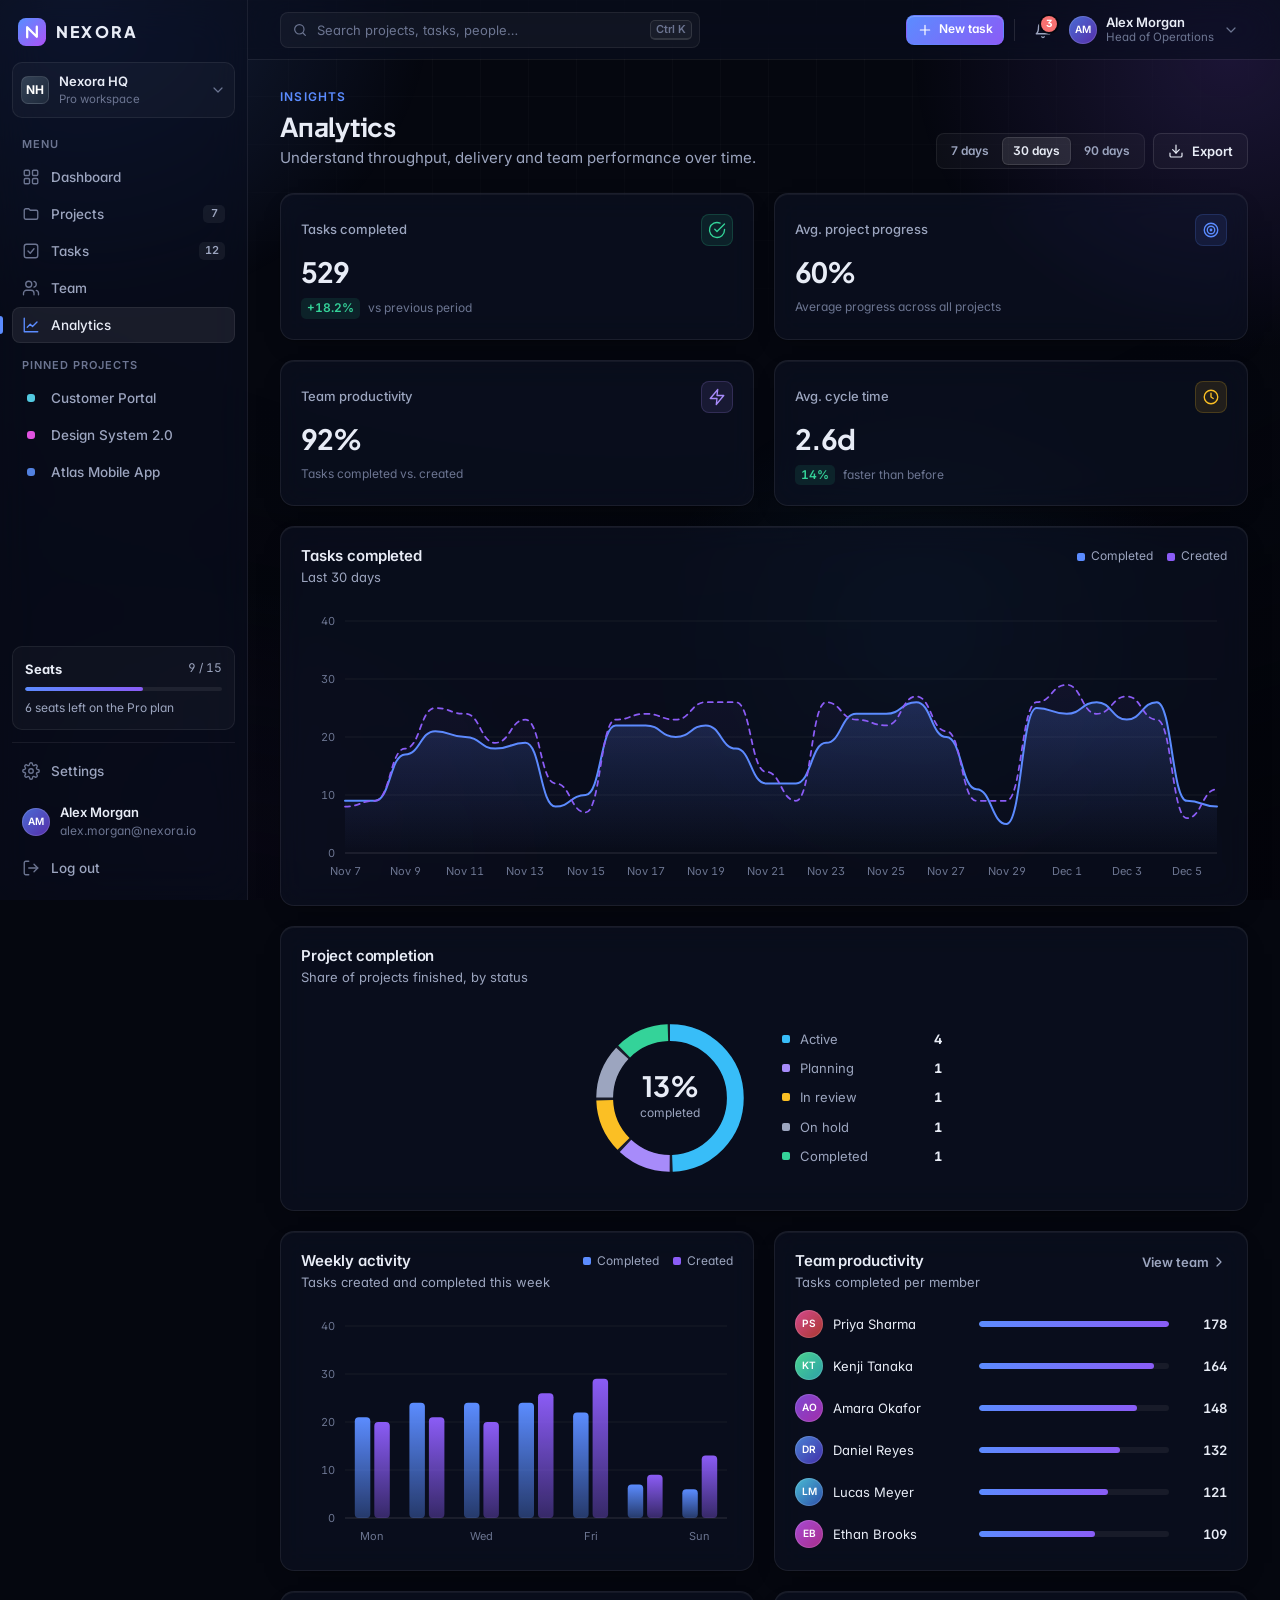
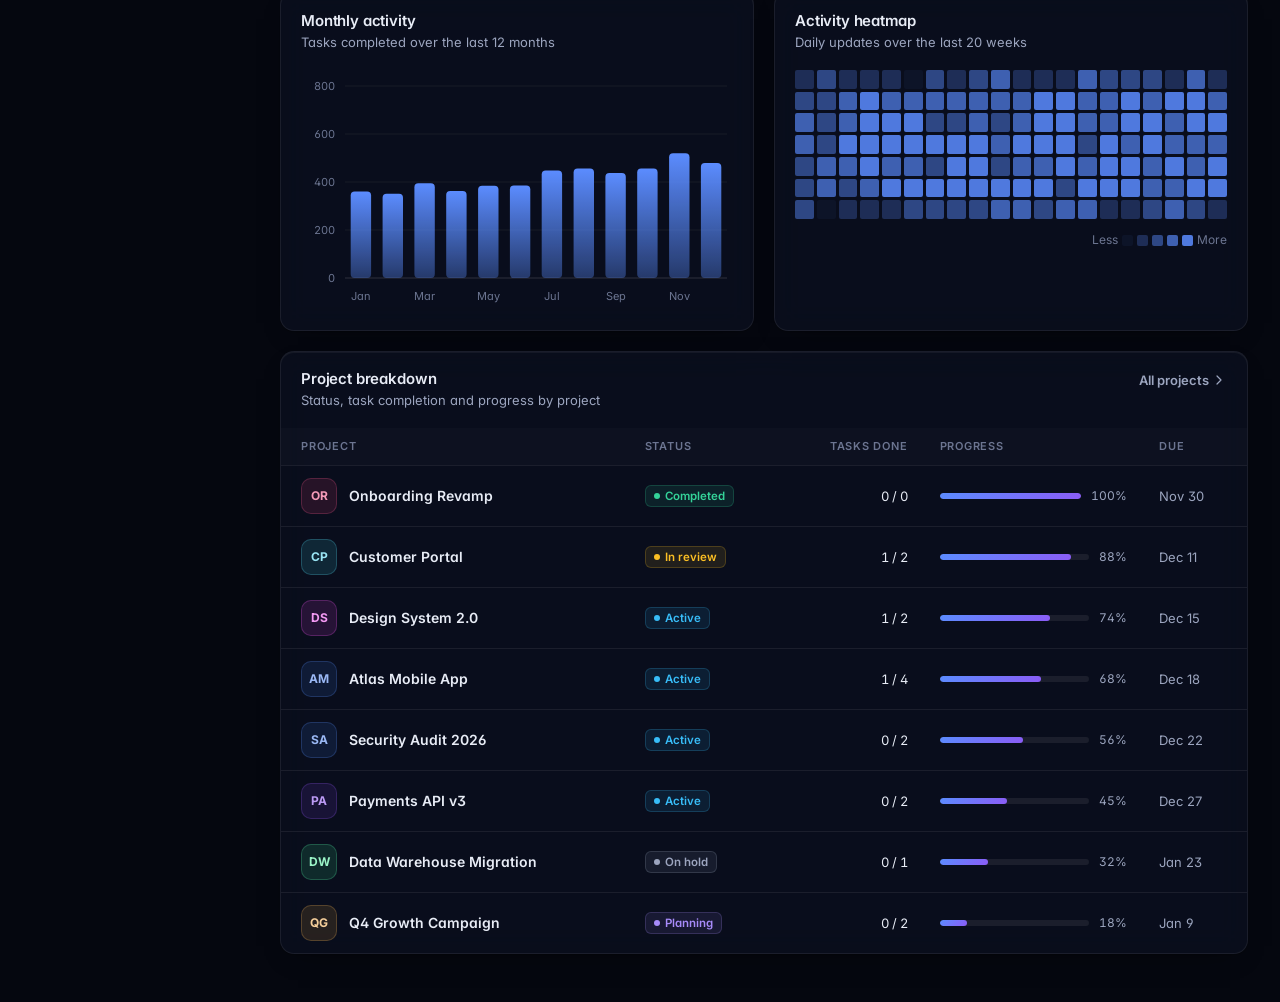
==== analytics.html @ 185739d5 "Create NEXORA version 1" ====
<!DOCTYPE html>
<html lang="en">
<head>
  <meta charset="UTF-8">
  <meta name="viewport" content="width=device-width, initial-scale=1">
  <title>Analytics · NEXORA</title>
  <meta name="description" content="Productivity analytics for your NEXORA workspace: throughput, project completion and team performance.">
  <meta name="theme-color" content="#060913">
  <link rel="icon" href="assets/logo.svg" type="image/svg+xml">
  <link rel="preconnect" href="https://fonts.googleapis.com">
  <link rel="preconnect" href="https://fonts.gstatic.com" crossorigin>
  <link rel="stylesheet" href="https://fonts.googleapis.com/css2?family=Inter:wght@400;500;600;700&family=Plus+Jakarta+Sans:wght@600;700;800&display=swap" media="print" onload="this.media='all'">
  <noscript><link rel="stylesheet" href="https://fonts.googleapis.com/css2?family=Inter:wght@400;500;600;700&family=Plus+Jakarta+Sans:wght@600;700;800&display=swap"></noscript>
  <link rel="stylesheet" href="css/styles.css">
  <script>try{var a=JSON.parse(localStorage.getItem('nexora:appearance'))||{};for(var k in a)document.documentElement.setAttribute('data-'+k,a[k])}catch(e){}</script>
</head>
<body data-page="analytics">
  <a class="skip-link" href="#main">Skip to main content</a>
  <div class="app-shell">
    <aside class="sidebar" id="sidebar" data-shell="sidebar" aria-label="Sidebar"></aside>
    <div class="scrim" data-action="close-nav" hidden></div>
    <div class="app-main">
      <header class="topbar" data-shell="topbar"></header>

      <main class="page" id="main" tabindex="-1">
        <div class="page-header">
          <div>
            <p class="eyebrow">Insights</p>
            <h1 class="page-title">Analytics</h1>
            <p class="page-sub">Understand throughput, delivery and team performance over time.</p>
          </div>
          <div class="page-actions">
            <div class="segmented" role="group" aria-label="Reporting period" id="analytics-range">
              <button type="button" aria-pressed="false" data-range="7d">7 days</button>
              <button type="button" aria-pressed="true" data-range="30d">30 days</button>
              <button type="button" aria-pressed="false" data-range="90d">90 days</button>
            </div>
            <button type="button" class="btn btn-secondary" data-action="export-report"><span data-icon="download" data-icon-class="icon-sm"></span>Export</button>
          </div>
        </div>

        <section class="kpi-grid" aria-label="Key metrics">
          <article class="card stat">
            <div class="stat-top"><h2 class="stat-label">Tasks completed</h2><span class="icon-tile" data-tone="success"><span data-icon="check-circle"></span></span></div>
            <p class="stat-value" data-kpi="completed">0</p>
            <p class="stat-foot"><span class="trend up" data-kpi-trend="completed">+0%</span>vs previous period</p>
          </article>
          <article class="card stat">
            <div class="stat-top"><h2 class="stat-label">Avg. project progress</h2><span class="icon-tile" data-tone="accent"><span data-icon="target"></span></span></div>
            <p class="stat-value" data-kpi="completion">0%</p>
            <p class="stat-foot">Average progress across all projects</p>
          </article>
          <article class="card stat">
            <div class="stat-top"><h2 class="stat-label">Team productivity</h2><span class="icon-tile" data-tone="violet"><span data-icon="zap"></span></span></div>
            <p class="stat-value" data-kpi="productivity">0%</p>
            <p class="stat-foot">Tasks completed vs. created</p>
          </article>
          <article class="card stat">
            <div class="stat-top"><h2 class="stat-label">Avg. cycle time</h2><span class="icon-tile" data-tone="warning"><span data-icon="clock"></span></span></div>
            <p class="stat-value" data-kpi="cycle">0d</p>
            <p class="stat-foot"><span class="trend up" data-kpi-trend="cycle">0%</span>faster than before</p>
          </article>
        </section>

        <div class="analytics-main">
          <section class="card" aria-labelledby="trend-title">
            <div class="card-head">
              <div>
                <h2 class="card-title" id="trend-title">Tasks completed</h2>
                <p class="card-sub" data-range-label>Last 30 days</p>
              </div>
              <div class="legend" aria-hidden="true">
                <span class="legend-item"><span class="legend-dot" style="--c: var(--accent)"></span>Completed</span>
                <span class="legend-item"><span class="legend-dot" style="--c: var(--accent-2)"></span>Created</span>
              </div>
            </div>
            <div class="chart" id="trend-chart" style="--chart-h: 280px"><div class="skeleton sk-chart"></div></div>
          </section>

          <section class="card" aria-labelledby="completion-title">
            <div class="card-head">
              <div>
                <h2 class="card-title" id="completion-title">Project completion</h2>
                <p class="card-sub">Share of projects finished, by status</p>
              </div>
            </div>
            <div class="donut-wrap" id="completion-donut"></div>
          </section>
        </div>

        <div class="grid-2">
          <section class="card" aria-labelledby="weekly-title">
            <div class="card-head">
              <div>
                <h2 class="card-title" id="weekly-title">Weekly activity</h2>
                <p class="card-sub">Tasks created and completed this week</p>
              </div>
              <div class="legend" aria-hidden="true">
                <span class="legend-item"><span class="legend-dot" style="--c: var(--accent)"></span>Completed</span>
                <span class="legend-item"><span class="legend-dot" style="--c: var(--accent-2)"></span>Created</span>
              </div>
            </div>
            <div class="chart" id="weekly-chart" style="--chart-h: 240px"><div class="skeleton sk-chart"></div></div>
          </section>

          <section class="card" aria-labelledby="team-productivity-title">
            <div class="card-head">
              <div>
                <h2 class="card-title" id="team-productivity-title">Team productivity</h2>
                <p class="card-sub">Tasks completed per member</p>
              </div>
              <a class="card-link" href="team.html">View team <span data-icon="chevron-right" data-icon-class="icon-sm"></span></a>
            </div>
            <ul class="hbar-list" id="team-bars">
              <li class="sk-row"><span class="skeleton sk-circle"></span><span class="sk-lines"><span class="skeleton sk-line w-80"></span></span></li>
              <li class="sk-row"><span class="skeleton sk-circle"></span><span class="sk-lines"><span class="skeleton sk-line w-60"></span></span></li>
              <li class="sk-row"><span class="skeleton sk-circle"></span><span class="sk-lines"><span class="skeleton sk-line w-40"></span></span></li>
            </ul>
          </section>
        </div>

        <div class="grid-2">
          <section class="card" aria-labelledby="monthly-title">
            <div class="card-head">
              <div>
                <h2 class="card-title" id="monthly-title">Monthly activity</h2>
                <p class="card-sub">Tasks completed over the last 12 months</p>
              </div>
            </div>
            <div class="chart" id="monthly-chart" style="--chart-h: 240px"><div class="skeleton sk-chart"></div></div>
          </section>

          <section class="card" aria-labelledby="heatmap-title">
            <div class="card-head">
              <div>
                <h2 class="card-title" id="heatmap-title">Activity heatmap</h2>
                <p class="card-sub">Daily updates over the last 20 weeks</p>
              </div>
            </div>
            <div class="heatmap-wrap">
              <div class="heatmap" id="heatmap" role="img" aria-label="Daily activity heatmap for the last 20 weeks"></div>
            </div>
            <div class="heat-legend" aria-hidden="true">
              Less
              <span class="heat-cell" style="--l:0"></span>
              <span class="heat-cell" style="--l:1"></span>
              <span class="heat-cell" style="--l:2"></span>
              <span class="heat-cell" style="--l:3"></span>
              <span class="heat-cell" style="--l:4"></span>
              More
            </div>
          </section>
        </div>

        <section class="card card-flush" aria-labelledby="progress-title">
          <div class="card-head">
            <div>
              <h2 class="card-title" id="progress-title">Project breakdown</h2>
              <p class="card-sub">Status, task completion and progress by project</p>
            </div>
            <a class="card-link" href="projects.html">All projects <span data-icon="chevron-right" data-icon-class="icon-sm"></span></a>
          </div>
          <div class="table-wrap" id="project-progress">
            <div class="sk-row"><span class="skeleton sk-square"></span><span class="sk-lines"><span class="skeleton sk-line w-60"></span><span class="skeleton sk-line w-40"></span></span></div>
            <div class="sk-row"><span class="skeleton sk-square"></span><span class="sk-lines"><span class="skeleton sk-line w-80"></span><span class="skeleton sk-line w-40"></span></span></div>
          </div>
        </section>
      </main>
    </div>
  </div>

  <noscript><div class="noscript">NEXORA needs JavaScript enabled to load your workspace.</div></noscript>
  <script src="js/main.js" defer></script>
</body>
</html>
---- css/styles.css ----
/* ==========================================================================
   NEXORA — Version 1 · Dark Glassmorphism
   --------------------------------------------------------------------------
   All visual decisions live in the design tokens (section 1). Markup and
   JavaScript only rely on class names, so another visual version can replace
   this file (or override the tokens) without touching HTML or JS.

   Depth model
   · Canvas   — near-black base, ambient gradient orbs, faint grid, vignette
   · Glass 1  — content cards: most transparent, light blur
   · Glass 2  — app chrome (sidebar, topbar): denser, stronger blur
   · Glass 3  — overlays (menus, modals, toasts): densest, strongest blur

   1. Design tokens
   2. Base & canvas
   3. Utilities
   4. Components
   5. App shell (sidebar + topbar)
   6. Landing page
   7. App pages
   8. Charts
   9. Loading states
   10. Responsive
   11. User preferences & reduced motion
   ========================================================================== */

/* 1. Design tokens --------------------------------------------------------- */
:root {
  color-scheme: dark;

  --font-sans: "Inter", system-ui, -apple-system, "Segoe UI", Roboto, sans-serif;
  --font-display: "Plus Jakarta Sans", var(--font-sans);

  --fs-xs: 12px;
  --fs-sm: 13px;
  --fs-base: 14px;
  --fs-md: 15px;
  --fs-lg: 16px;
  --fs-xl: 20px;
  --fs-2xl: 26px;

  --bg: #05070f;
  --bg-elevated: #0a0f1e;

  /* Glass levels */
  --glass-0: rgba(255, 255, 255, 0.03);
  --glass-1: rgba(17, 23, 43, 0.46);
  --glass-2: rgba(10, 14, 29, 0.66);
  --glass-3: rgba(13, 18, 36, 0.9);
  --blur-1: 14px;
  --blur-2: 22px;
  --blur-3: 30px;
  --glass-edge: inset 0 1px 0 rgba(255, 255, 255, 0.05);

  --surface-hover: rgba(255, 255, 255, 0.05);
  --surface-active: rgba(255, 255, 255, 0.08);

  --border-1: rgba(255, 255, 255, 0.07);
  --border-2: rgba(255, 255, 255, 0.11);
  --border-3: rgba(255, 255, 255, 0.17);

  --text: #e8ecf6;
  --text-muted: #9ca5bf;
  --text-subtle: #6c7591;

  --accent: #5b8cff;
  --accent-rgb: 91, 140, 255;
  --accent-2: #8b5cf6;
  --accent-2-rgb: 139, 92, 246;
  --accent-contrast: #ffffff;
  --gradient: linear-gradient(135deg, var(--accent), var(--accent-2));

  --success-rgb: 52, 211, 153;
  --warning-rgb: 251, 191, 36;
  --danger-rgb: 248, 113, 113;
  --info-rgb: 56, 189, 248;
  --violet-rgb: 167, 139, 250;
  --neutral-rgb: 156, 165, 191;
  --success: rgb(var(--success-rgb));
  --warning: rgb(var(--warning-rgb));
  --danger: rgb(var(--danger-rgb));

  --radius-xs: 5px;
  --radius-sm: 8px;
  --radius-md: 10px;
  --radius-lg: 14px;
  --radius-xl: 18px;
  --radius-full: 999px;

  --shadow-1: 0 1px 2px rgba(0, 0, 0, 0.25), 0 10px 28px -18px rgba(0, 0, 0, 0.7);
  --shadow-2: 0 18px 40px -22px rgba(0, 0, 0, 0.75);
  --shadow-3: 0 28px 70px -24px rgba(0, 0, 0, 0.8), 0 2px 10px rgba(0, 0, 0, 0.35);
  --focus-ring: 0 0 0 3px rgba(var(--accent-rgb), 0.28);

  --sidebar-w: 248px;
  --topbar-h: 60px;
  --page-pad: 32px;
  --gap: 20px;
  --density: 1;

  --ease: cubic-bezier(0.2, 0.8, 0.2, 1);
  --dur: 0.18s;
}

[data-accent="violet"] {
  --accent: #8b5cf6;
  --accent-rgb: 139, 92, 246;
  --accent-2: #d946ef;
  --accent-2-rgb: 217, 70, 239;
}
[data-accent="cyan"] {
  --accent: #22d3ee;
  --accent-rgb: 34, 211, 238;
  --accent-2: #3b82f6;
  --accent-2-rgb: 59, 130, 246;
  --accent-contrast: #04121f;
}
[data-accent="emerald"] {
  --accent: #10b981;
  --accent-rgb: 16, 185, 129;
  --accent-2: #22d3ee;
  --accent-2-rgb: 34, 211, 238;
  --accent-contrast: #03140f;
}
[data-density="compact"] { --density: 0.78; --gap: 16px; }
[data-transparency="reduced"] {
  --glass-1: rgba(15, 20, 38, 0.97);
  --glass-2: rgba(10, 14, 29, 0.99);
  --glass-3: rgba(13, 18, 36, 1);
  --blur-1: 0px;
  --blur-2: 0px;
  --blur-3: 0px;
}
@media (prefers-reduced-transparency: reduce) {
  :root:not([data-transparency]) {
    --glass-1: rgba(15, 20, 38, 0.97);
    --glass-2: rgba(10, 14, 29, 0.99);
    --glass-3: rgba(13, 18, 36, 1);
  }
}
@supports not ((backdrop-filter: blur(1px)) or (-webkit-backdrop-filter: blur(1px))) {
  :root {
    --glass-1: rgba(15, 20, 38, 0.94);
    --glass-2: rgba(10, 14, 29, 0.97);
    --glass-3: rgba(13, 18, 36, 1);
  }
}

/* Semantic tones used by badges, icon tiles, progress bars and toasts */
[data-tone="accent"]  { --tone-rgb: var(--accent-rgb); }
[data-tone="success"] { --tone-rgb: var(--success-rgb); }
[data-tone="warning"] { --tone-rgb: var(--warning-rgb); }
[data-tone="danger"]  { --tone-rgb: var(--danger-rgb); }
[data-tone="info"]    { --tone-rgb: var(--info-rgb); }
[data-tone="violet"]  { --tone-rgb: var(--violet-rgb); }
[data-tone="neutral"] { --tone-rgb: var(--neutral-rgb); }

/* 2. Base & canvas --------------------------------------------------------- */
*, *::before, *::after { box-sizing: border-box; }

html {
  -webkit-text-size-adjust: 100%;
  scroll-behavior: smooth;
  scroll-padding-top: 88px;
}

body {
  margin: 0;
  min-height: 100vh;
  font-family: var(--font-sans);
  font-size: var(--fs-base);
  line-height: 1.55;
  color: var(--text);
  background: var(--bg);
  overflow-x: hidden;
  font-feature-settings: "cv11", "ss01";
  -webkit-font-smoothing: antialiased;
  -moz-osx-font-smoothing: grayscale;
}
.landing { font-size: var(--fs-md); }

/* Ambient gradient orbs + vignette */
body::before {
  content: "";
  position: fixed;
  inset: 0;
  z-index: -2;
  pointer-events: none;
  background:
    radial-gradient(ellipse 120% 90% at 50% 10%, transparent 45%, rgba(2, 3, 8, 0.6) 100%),
    radial-gradient(36rem 32rem at 6% 0%, rgba(var(--accent-rgb), 0.2), transparent 62%),
    radial-gradient(32rem 30rem at 96% 6%, rgba(var(--accent-2-rgb), 0.17), transparent 62%),
    radial-gradient(28rem 26rem at 72% 72%, rgba(var(--info-rgb), 0.07), transparent 62%),
    radial-gradient(34rem 28rem at 18% 96%, rgba(var(--accent-2-rgb), 0.08), transparent 62%);
}
/* Fine grid that fades out, adds a sense of surface below the glass */
body::after {
  content: "";
  position: fixed;
  inset: 0;
  z-index: -1;
  pointer-events: none;
  background-image:
    linear-gradient(rgba(255, 255, 255, 0.022) 1px, transparent 1px),
    linear-gradient(90deg, rgba(255, 255, 255, 0.022) 1px, transparent 1px);
  background-size: 48px 48px;
  -webkit-mask-image: radial-gradient(ellipse 80% 60% at 50% 0%, #000 20%, transparent 75%);
  mask-image: radial-gradient(ellipse 80% 60% at 50% 0%, #000 20%, transparent 75%);
}

img, svg { display: block; max-width: 100%; }
button, input, select, textarea { font: inherit; color: inherit; }
button { cursor: pointer; background: none; border: 0; padding: 0; }
a { color: inherit; text-decoration: none; }
h1, h2, h3, h4 {
  margin: 0;
  font-family: var(--font-display);
  font-weight: 700;
  line-height: 1.2;
  letter-spacing: -0.02em;
}
p, figure, blockquote { margin: 0; }
:where(ul[class], ol[class], nav ul) { margin: 0; padding: 0; list-style: none; }
fieldset { border: 0; margin: 0; padding: 0; min-width: 0; }
legend { padding: 0; }
table { border-collapse: collapse; width: 100%; }
[hidden] { display: none !important; }

::selection { background: rgba(var(--accent-rgb), 0.35); color: #fff; }

:focus { outline: none; }
:focus-visible {
  outline: 2px solid rgba(var(--accent-rgb), 0.9);
  outline-offset: 2px;
}

* { scrollbar-width: thin; scrollbar-color: rgba(255, 255, 255, 0.14) transparent; }
::-webkit-scrollbar { width: 10px; height: 10px; }
::-webkit-scrollbar-thumb {
  background: rgba(255, 255, 255, 0.12);
  border-radius: 10px;
  border: 3px solid transparent;
  background-clip: padding-box;
}

.skip-link {
  position: fixed;
  top: 12px;
  left: 12px;
  z-index: 2000;
  padding: 10px 16px;
  border-radius: var(--radius-sm);
  background: var(--accent);
  color: var(--accent-contrast);
  font-weight: 600;
  transform: translateY(-160%);
  transition: transform var(--dur) var(--ease);
}
.skip-link:focus { transform: none; }

.noscript {
  position: fixed;
  inset: auto 16px 16px;
  padding: 14px 18px;
  border-radius: var(--radius-md);
  background: rgba(var(--warning-rgb), 0.15);
  border: 1px solid rgba(var(--warning-rgb), 0.4);
  color: var(--warning);
  z-index: 2000;
}

/* 3. Utilities ------------------------------------------------------------- */
.sr-only {
  position: absolute !important;
  width: 1px; height: 1px;
  padding: 0; margin: -1px;
  overflow: hidden;
  clip: rect(0, 0, 0, 0);
  white-space: nowrap;
  border: 0;
}
.container { width: min(1200px, 100% - 48px); margin-inline: auto; }
.row { display: flex; align-items: center; gap: var(--row-gap, 12px); }
.row.wrap { flex-wrap: wrap; }
.row.tight { --row-gap: 8px; }
.between { justify-content: space-between; }
.stack { display: flex; flex-direction: column; gap: 16px; }
.min0 { min-width: 0; }
.grow { flex: 1; }
.muted { color: var(--text-muted); }
.subtle { color: var(--text-subtle); }
.text-sm { font-size: var(--fs-sm); }
.text-xs { font-size: var(--fs-xs); }
.fw-600 { font-weight: 600; }
.num { font-variant-numeric: tabular-nums; }
.truncate { overflow: hidden; text-overflow: ellipsis; white-space: nowrap; min-width: 0; }
.gradient-text {
  background: var(--gradient);
  -webkit-background-clip: text;
  background-clip: text;
  color: transparent;
}
.glass {
  background: var(--glass-2);
  -webkit-backdrop-filter: blur(var(--blur-2)) saturate(140%);
  backdrop-filter: blur(var(--blur-2)) saturate(140%);
  border-color: var(--border-2);
  box-shadow: var(--shadow-2), var(--glass-edge);
}

.icon { width: 18px; height: 18px; flex-shrink: 0; }
.icon-sm { width: 16px; height: 16px; }
.icon-xs { width: 14px; height: 14px; }
.icon-lg { width: 22px; height: 22px; }
[data-icon] { display: inline-flex; }

/* 4. Components ------------------------------------------------------------ */

/* Buttons */
.btn {
  --btn-h: 36px;
  position: relative;
  display: inline-flex;
  align-items: center;
  justify-content: center;
  gap: 8px;
  height: var(--btn-h);
  padding: 0 14px;
  border: 1px solid transparent;
  border-radius: var(--radius-sm);
  font-size: var(--fs-sm);
  font-weight: 600;
  letter-spacing: -0.005em;
  white-space: nowrap;
  transition: background var(--dur) var(--ease), border-color var(--dur) var(--ease),
    box-shadow var(--dur) var(--ease), color var(--dur) var(--ease), filter var(--dur);
}
.btn:focus-visible { outline: none; box-shadow: 0 0 0 2px var(--bg), 0 0 0 4px rgba(var(--accent-rgb), 0.75); }
.btn:disabled { opacity: 0.55; cursor: not-allowed; }
.btn-primary {
  background: var(--gradient);
  color: var(--accent-contrast);
  box-shadow: 0 1px 2px rgba(0, 0, 0, 0.3), inset 0 1px 0 rgba(255, 255, 255, 0.2);
}
.btn-primary:hover:not(:disabled) { filter: brightness(1.1); }
.btn-primary:active:not(:disabled) { filter: brightness(0.95); }
.btn-secondary {
  background: var(--glass-0);
  border-color: var(--border-2);
  color: var(--text);
}
.btn-secondary:hover:not(:disabled) { background: var(--surface-hover); border-color: var(--border-3); }
.btn-ghost { color: var(--text-muted); }
.btn-ghost:hover:not(:disabled) { background: var(--surface-hover); color: var(--text); }
.btn-danger {
  background: rgba(var(--danger-rgb), 0.1);
  border-color: rgba(var(--danger-rgb), 0.28);
  color: var(--danger);
}
.btn-danger:hover:not(:disabled) { background: rgba(var(--danger-rgb), 0.18); }
.btn-sm { --btn-h: 30px; padding: 0 10px; font-size: var(--fs-xs); gap: 6px; }
.btn-lg { --btn-h: 46px; padding: 0 20px; font-size: var(--fs-md); border-radius: var(--radius-md); }
.btn-block { width: 100%; }

/* Busy state: <button aria-busy="true"> */
.btn[aria-busy="true"] { color: transparent !important; pointer-events: none; }
.btn[aria-busy="true"] > * { visibility: hidden; }
.btn[aria-busy="true"]::after {
  content: "";
  position: absolute;
  inset: 0;
  margin: auto;
  width: 16px;
  height: 16px;
  border-radius: 50%;
  border: 2px solid rgba(255, 255, 255, 0.35);
  border-top-color: #fff;
  animation: spin 0.7s linear infinite;
}
.btn-secondary[aria-busy="true"]::after, .btn-danger[aria-busy="true"]::after { border-color: rgba(255, 255, 255, 0.2); border-top-color: var(--text); }

.btn-icon {
  position: relative;
  display: inline-grid;
  place-items: center;
  width: 36px;
  height: 36px;
  flex-shrink: 0;
  border-radius: var(--radius-sm);
  color: var(--text-muted);
  transition: background var(--dur) var(--ease), color var(--dur) var(--ease);
}
.btn-icon:hover { background: var(--surface-hover); color: var(--text); }
.btn-icon[aria-expanded="true"] { background: var(--surface-active); color: var(--text); }
.btn-icon.sm { width: 30px; height: 30px; }
.btn-icon.danger:hover { color: var(--danger); background: rgba(var(--danger-rgb), 0.1); }

/* Badges */
.badge:not([data-tone]) { --tone-rgb: var(--neutral-rgb); }
.badge {
  display: inline-flex;
  align-items: center;
  gap: 5px;
  height: 22px;
  padding: 0 8px;
  border-radius: 6px;
  font-size: 11.5px;
  font-weight: 600;
  white-space: nowrap;
  color: rgb(var(--tone-rgb));
  background: rgba(var(--tone-rgb), 0.1);
  border: 1px solid rgba(var(--tone-rgb), 0.2);
}
.badge-dot::before {
  content: "";
  width: 6px;
  height: 6px;
  border-radius: 50%;
  background: currentColor;
}

/* Cards — glass level 1 */
.card {
  position: relative;
  min-width: 0;
  padding: calc(20px * var(--density));
  border-radius: var(--radius-lg);
  background: var(--glass-1);
  -webkit-backdrop-filter: blur(var(--blur-1)) saturate(125%);
  backdrop-filter: blur(var(--blur-1)) saturate(125%);
  border: 1px solid var(--border-1);
  box-shadow: var(--shadow-1), var(--glass-edge);
}
.card-flush { padding: 0; }
.card:has(.dropdown.is-open) { z-index: 10; }
.card-head {
  display: flex;
  align-items: flex-start;
  justify-content: space-between;
  gap: 12px;
  flex-wrap: wrap;
  margin-bottom: calc(18px * var(--density));
}
.card-flush .card-head { padding: 18px 20px 0; }
.card-title { font-family: var(--font-sans); font-size: var(--fs-md); font-weight: 600; letter-spacing: -0.01em; }
.card-sub { margin-top: 2px; font-size: var(--fs-sm); color: var(--text-muted); }
.card-link {
  display: inline-flex;
  align-items: center;
  gap: 2px;
  padding: 4px 6px;
  margin: -4px -6px;
  border-radius: var(--radius-xs);
  font-size: var(--fs-sm);
  font-weight: 600;
  color: var(--text-muted);
  transition: color var(--dur), background var(--dur);
}
.card-link:hover { color: var(--text); background: var(--surface-hover); }

/* Forms */
.field { display: flex; flex-direction: column; gap: 6px; min-width: 0; }
.label { font-size: var(--fs-sm); font-weight: 500; color: var(--text); }
.label .optional { font-weight: 400; color: var(--text-subtle); }
.input, .select, .textarea {
  width: 100%;
  height: 38px;
  padding: 0 12px;
  border-radius: var(--radius-sm);
  background: rgba(255, 255, 255, 0.035);
  border: 1px solid var(--border-2);
  color: var(--text);
  font-size: var(--fs-base);
  transition: border-color var(--dur) var(--ease), box-shadow var(--dur) var(--ease), background var(--dur);
}
.textarea { height: auto; min-height: 96px; padding: 10px 12px; line-height: 1.5; resize: vertical; }
.select {
  appearance: none;
  padding-right: 34px;
  cursor: pointer;
  background-image: url("data:image/svg+xml,%3Csvg xmlns='http://www.w3.org/2000/svg' viewBox='0 0 24 24' fill='none' stroke='%239ca5bf' stroke-width='2' stroke-linecap='round' stroke-linejoin='round'%3E%3Cpath d='m6 9 6 6 6-6'/%3E%3C/svg%3E");
  background-repeat: no-repeat;
  background-position: right 10px center;
  background-size: 15px;
}
.select option { background: #0f1629; color: var(--text); }
.input::placeholder, .textarea::placeholder { color: var(--text-subtle); }
.input:hover, .select:hover, .textarea:hover { border-color: var(--border-3); }
.input:focus, .select:focus, .textarea:focus,
.input:focus-visible, .select:focus-visible, .textarea:focus-visible {
  outline: none;
  background: rgba(255, 255, 255, 0.05);
  border-color: rgba(var(--accent-rgb), 0.7);
  box-shadow: var(--focus-ring);
}
.input[aria-invalid="true"], .select[aria-invalid="true"], .textarea[aria-invalid="true"] {
  border-color: rgba(var(--danger-rgb), 0.7);
}
.input[aria-invalid="true"]:focus, .select[aria-invalid="true"]:focus, .textarea[aria-invalid="true"]:focus {
  box-shadow: 0 0 0 3px rgba(var(--danger-rgb), 0.2);
}
.input[type="date"] { color-scheme: dark; }
.field-error {
  display: flex;
  align-items: flex-start;
  gap: 6px;
  font-size: var(--fs-xs);
  color: var(--danger);
}
.field-error::before {
  content: "!";
  display: grid;
  place-items: center;
  flex-shrink: 0;
  width: 14px;
  height: 14px;
  margin-top: 1px;
  border-radius: 50%;
  background: rgba(var(--danger-rgb), 0.18);
  font-size: 10px;
  font-weight: 700;
}
.field-error:empty { display: none; }
.hint { font-size: var(--fs-xs); color: var(--text-subtle); }

.input-icon { position: relative; min-width: 0; }
.input-icon > .icon, .input-icon > [data-icon] {
  position: absolute;
  left: 12px;
  top: 50%;
  transform: translateY(-50%);
  color: var(--text-subtle);
  pointer-events: none;
}
.input-icon > .input { padding-left: 36px; }

.form-grid { display: grid; grid-template-columns: repeat(2, minmax(0, 1fr)); gap: 16px; }
.form-grid .span-2 { grid-column: 1 / -1; }
form[data-edit-id] .form-grid .span-2[data-edit-half] { grid-column: auto; }
.form-actions {
  display: flex;
  justify-content: flex-end;
  gap: 10px;
  flex-wrap: wrap;
  margin: 24px calc(-20px * var(--density)) calc(-20px * var(--density));
  padding: 14px calc(20px * var(--density));
  border-top: 1px solid var(--border-1);
  background: rgba(255, 255, 255, 0.015);
  border-radius: 0 0 var(--radius-lg) var(--radius-lg);
}
fieldset.field > legend { margin-bottom: 6px; }

.checkbox {
  appearance: none;
  display: inline-grid;
  place-items: center;
  width: 17px;
  height: 17px;
  margin: 0;
  flex-shrink: 0;
  border-radius: 5px;
  border: 1.5px solid rgba(255, 255, 255, 0.24);
  background: rgba(255, 255, 255, 0.03);
  cursor: pointer;
  transition: background var(--dur), border-color var(--dur);
}
.checkbox::after {
  content: "";
  width: 9px;
  height: 5px;
  margin-top: -2px;
  border: 2px solid var(--accent-contrast);
  border-top: 0;
  border-right: 0;
  transform: rotate(-45deg) scale(0);
  transition: transform 0.14s var(--ease);
}
.checkbox:hover { border-color: rgba(var(--accent-rgb), 0.7); }
.checkbox:checked { background: var(--accent); border-color: var(--accent); }
.checkbox:checked::after { transform: rotate(-45deg) scale(1); }

.check-list { display: grid; grid-template-columns: repeat(2, minmax(0, 1fr)); gap: 8px; }
.check-item {
  display: flex;
  align-items: center;
  gap: 10px;
  padding: 8px 10px;
  border-radius: var(--radius-sm);
  border: 1px solid var(--border-1);
  background: var(--glass-0);
  font-size: var(--fs-sm);
  cursor: pointer;
  min-width: 0;
  transition: border-color var(--dur), background var(--dur);
}
.check-item:hover { border-color: var(--border-3); }
.check-item:has(:checked) { border-color: rgba(var(--accent-rgb), 0.45); background: rgba(var(--accent-rgb), 0.08); }

/* Toggle switch */
.switch { position: relative; display: inline-flex; flex-shrink: 0; }
.switch input {
  position: absolute;
  inset: 0;
  width: 100%;
  height: 100%;
  margin: 0;
  opacity: 0;
  cursor: pointer;
  z-index: 1;
}
.switch-track {
  position: relative;
  width: 40px;
  height: 22px;
  border-radius: var(--radius-full);
  background: rgba(255, 255, 255, 0.1);
  border: 1px solid var(--border-2);
  transition: background var(--dur) var(--ease), border-color var(--dur);
}
.switch-track::after {
  content: "";
  position: absolute;
  top: 2px;
  left: 2px;
  width: 16px;
  height: 16px;
  border-radius: 50%;
  background: #fff;
  box-shadow: 0 1px 4px rgba(0, 0, 0, 0.4);
  transition: transform var(--dur) var(--ease);
}
.switch input:checked + .switch-track { background: var(--accent); border-color: var(--accent); }
.switch input:checked + .switch-track::after { transform: translateX(18px); }
.switch input:focus-visible + .switch-track { box-shadow: 0 0 0 2px var(--bg), 0 0 0 4px rgba(var(--accent-rgb), 0.75); }

/* Avatars */
.avatar {
  --size: 34px;
  --hue: 220;
  position: relative;
  display: inline-grid;
  place-items: center;
  width: var(--size);
  height: var(--size);
  flex-shrink: 0;
  border-radius: 50%;
  font-size: calc(var(--size) * 0.36);
  font-weight: 600;
  letter-spacing: 0;
  color: #fff;
  background: linear-gradient(135deg, hsl(var(--hue) 62% 56%), hsl(calc(var(--hue) + 35) 58% 42%));
  box-shadow: inset 0 0 0 1px rgba(255, 255, 255, 0.14);
}
.avatar-xs { --size: 22px; }
.avatar-sm { --size: 28px; }
.avatar-lg { --size: 56px; }
.avatar-xl { --size: 76px; }
.avatar-stack { display: flex; align-items: center; }
.avatar-stack .avatar { margin-left: -6px; box-shadow: 0 0 0 2px var(--bg-elevated); }
.avatar-stack .avatar:first-child { margin-left: 0; }
.avatar-more { background: #1a2136; color: var(--text-muted); }
.status-dot {
  position: absolute;
  right: 0;
  bottom: 0;
  width: 28%;
  height: 28%;
  min-width: 9px;
  min-height: 9px;
  border-radius: 50%;
  background: rgb(var(--tone-rgb));
  box-shadow: 0 0 0 2px var(--bg-elevated);
}

/* Progress */
.progress {
  height: 6px;
  border-radius: var(--radius-full);
  background: rgba(255, 255, 255, 0.07);
  overflow: hidden;
}
.progress > span {
  display: block;
  width: var(--value, 0%);
  height: 100%;
  border-radius: inherit;
  background: var(--gradient);
  transition: width 0.5s var(--ease);
}
.progress[data-tone] > span { background: rgb(var(--tone-rgb)); }

/* Dropdowns — glass level 3 */
.dropdown { position: relative; }
.dropdown-menu {
  position: absolute;
  top: calc(100% + 6px);
  right: 0;
  z-index: 60;
  min-width: 220px;
  padding: 5px;
  border-radius: var(--radius-md);
  background: var(--glass-3);
  -webkit-backdrop-filter: blur(var(--blur-3)) saturate(150%);
  backdrop-filter: blur(var(--blur-3)) saturate(150%);
  border: 1px solid var(--border-2);
  box-shadow: var(--shadow-3), var(--glass-edge);
  animation: pop 0.14s var(--ease);
}
.dropdown-menu.align-left { right: auto; left: 0; }
.menu-header { padding: 8px 10px 6px; }
.menu-label {
  padding: 8px 10px 4px;
  font-size: 11px;
  font-weight: 600;
  letter-spacing: 0.08em;
  text-transform: uppercase;
  color: var(--text-subtle);
}
.menu-item {
  display: flex;
  align-items: center;
  gap: 10px;
  width: 100%;
  padding: 8px 10px;
  border-radius: 6px;
  font-size: var(--fs-sm);
  text-align: left;
  color: var(--text-muted);
  transition: background var(--dur), color var(--dur);
}
.menu-item:hover, .menu-item:focus-visible { background: var(--surface-active); color: var(--text); outline: none; }
.menu-item .menu-end { margin-left: auto; color: var(--accent); }
.menu-item.danger { color: var(--danger); }
.menu-item.danger:hover { background: rgba(var(--danger-rgb), 0.1); }
.menu-sep { height: 1px; margin: 5px -5px; background: var(--border-1); }

/* Segmented control & chips */
.segmented {
  display: inline-flex;
  gap: 2px;
  padding: 3px;
  border-radius: var(--radius-sm);
  background: rgba(255, 255, 255, 0.035);
  border: 1px solid var(--border-1);
}
.segmented button {
  display: inline-flex;
  align-items: center;
  gap: 6px;
  height: 28px;
  padding: 0 11px;
  border-radius: 6px;
  font-size: var(--fs-xs);
  font-weight: 600;
  color: var(--text-muted);
  transition: background var(--dur), color var(--dur);
}
.segmented button:hover { color: var(--text); }
.segmented button[aria-pressed="true"], .segmented button[aria-selected="true"] {
  background: rgba(255, 255, 255, 0.09);
  color: var(--text);
  box-shadow: 0 1px 2px rgba(0, 0, 0, 0.3), inset 0 0 0 1px var(--border-2);
}

.chips { display: flex; flex-wrap: wrap; gap: 6px; }
.chip {
  display: inline-flex;
  align-items: center;
  gap: 8px;
  height: 30px;
  padding: 0 10px 0 12px;
  border-radius: var(--radius-sm);
  border: 1px solid var(--border-1);
  background: var(--glass-0);
  color: var(--text-muted);
  font-size: var(--fs-sm);
  font-weight: 500;
  white-space: nowrap;
  transition: background var(--dur), border-color var(--dur), color var(--dur);
}
.chip:hover { color: var(--text); border-color: var(--border-3); }
.chip[aria-pressed="true"] {
  color: var(--text);
  background: rgba(var(--accent-rgb), 0.12);
  border-color: rgba(var(--accent-rgb), 0.4);
}
.chip .count {
  min-width: 20px;
  padding: 0 6px;
  border-radius: 5px;
  background: rgba(255, 255, 255, 0.07);
  font-size: 11px;
  font-variant-numeric: tabular-nums;
  text-align: center;
}
.filter-bar { margin-bottom: 20px; }

/* Modal (native <dialog>) — glass level 3 */
.modal {
  width: min(560px, calc(100% - 32px));
  max-height: calc(100dvh - 48px);
  padding: 0;
  border: 1px solid var(--border-2);
  border-radius: var(--radius-xl);
  background: var(--glass-3);
  -webkit-backdrop-filter: blur(var(--blur-3)) saturate(150%);
  backdrop-filter: blur(var(--blur-3)) saturate(150%);
  color: var(--text);
  box-shadow: var(--shadow-3), var(--glass-edge);
  overflow: hidden;
}
.modal[open] { display: flex; flex-direction: column; animation: modal-in 0.2s var(--ease); }
.modal::backdrop {
  background: rgba(3, 5, 12, 0.6);
  -webkit-backdrop-filter: blur(4px);
  backdrop-filter: blur(4px);
}
.modal-sm { width: min(420px, calc(100% - 32px)); }
.modal-form { display: flex; flex-direction: column; flex: 1; min-height: 0; }
.modal-head {
  display: flex;
  align-items: flex-start;
  gap: 14px;
  padding: 20px 20px 0;
}
.modal-head > .btn-icon { margin: -4px -6px 0 auto; }
.modal-icon {
  display: grid;
  place-items: center;
  flex-shrink: 0;
  width: 38px;
  height: 38px;
  border-radius: var(--radius-md);
  color: var(--accent);
  background: rgba(var(--accent-rgb), 0.12);
  border: 1px solid rgba(var(--accent-rgb), 0.24);
}
.modal-icon.danger { color: var(--danger); background: rgba(var(--danger-rgb), 0.12); border-color: rgba(var(--danger-rgb), 0.24); }
.modal-title { font-family: var(--font-sans); font-size: var(--fs-lg); font-weight: 600; letter-spacing: -0.01em; }
.modal-sub { margin-top: 2px; font-size: var(--fs-sm); color: var(--text-muted); }
.modal-body { padding: 20px; overflow-y: auto; }
.modal-foot {
  display: flex;
  justify-content: flex-end;
  gap: 8px;
  padding: 14px 20px;
  border-top: 1px solid var(--border-1);
  background: rgba(255, 255, 255, 0.02);
}

/* Toasts — glass level 3 */
.toast-region {
  position: fixed;
  right: 20px;
  bottom: 20px;
  z-index: 1000;
  display: flex;
  flex-direction: column;
  gap: 8px;
  width: min(380px, calc(100vw - 32px));
  pointer-events: none;
}
.toast {
  position: relative;
  display: flex;
  align-items: flex-start;
  gap: 12px;
  padding: 12px 8px 12px 14px;
  border-radius: var(--radius-md);
  background: var(--glass-3);
  -webkit-backdrop-filter: blur(var(--blur-3));
  backdrop-filter: blur(var(--blur-3));
  border: 1px solid var(--border-2);
  box-shadow: var(--shadow-3);
  pointer-events: auto;
  overflow: hidden;
  animation: toast-in 0.24s var(--ease);
}
.toast::before {
  content: "";
  position: absolute;
  left: 0;
  top: 0;
  bottom: 0;
  width: 3px;
  background: rgb(var(--tone-rgb));
}
.toast.leaving { animation: toast-out 0.22s var(--ease) forwards; }
.toast-icon { margin-top: 1px; color: rgb(var(--tone-rgb)); }
.toast-body { flex: 1; min-width: 0; }
.toast-title { font-size: var(--fs-sm); font-weight: 600; }
.toast-msg { font-size: var(--fs-sm); color: var(--text-muted); }
.toast-action {
  align-self: center;
  padding: 5px 9px;
  border-radius: 6px;
  font-size: var(--fs-sm);
  font-weight: 600;
  color: var(--accent);
}
.toast-action:hover { background: var(--surface-hover); }

/* Empty state */
.empty {
  display: flex;
  flex-direction: column;
  align-items: center;
  gap: 6px;
  padding: 48px 24px;
  text-align: center;
  color: var(--text-muted);
}
.empty-icon {
  position: relative;
  display: grid;
  place-items: center;
  width: 52px;
  height: 52px;
  margin-bottom: 10px;
  border-radius: var(--radius-lg);
  background: var(--glass-0);
  border: 1px solid var(--border-2);
  color: var(--text-muted);
}
.empty-icon::before {
  content: "";
  position: absolute;
  inset: -9px;
  border-radius: 20px;
  border: 1px dashed var(--border-1);
}
.empty h3 { font-family: var(--font-sans); font-size: var(--fs-md); font-weight: 600; color: var(--text); }
.empty p { max-width: 340px; font-size: var(--fs-sm); }
.empty-actions { display: flex; gap: 8px; flex-wrap: wrap; justify-content: center; margin-top: 12px; }
.grid-empty { grid-column: 1 / -1; }

/* Icon tile */
.icon-tile:not([data-tone]) { --tone-rgb: var(--accent-rgb); }
.icon-tile {
  display: grid;
  place-items: center;
  width: 36px;
  height: 36px;
  flex-shrink: 0;
  border-radius: var(--radius-md);
  color: rgb(var(--tone-rgb));
  background: rgba(var(--tone-rgb), 0.1);
  border: 1px solid rgba(var(--tone-rgb), 0.18);
}

kbd {
  display: inline-grid;
  place-items: center;
  min-width: 20px;
  height: 20px;
  padding: 0 5px;
  border-radius: 5px;
  border: 1px solid var(--border-2);
  border-bottom-width: 2px;
  background: rgba(255, 255, 255, 0.04);
  font-family: var(--font-sans);
  font-size: 11px;
  font-weight: 600;
  color: var(--text-subtle);
}

/* Data table */
.table-wrap { overflow-x: auto; }
.card-flush > .table-wrap:last-child { border-radius: 0 0 var(--radius-lg) var(--radius-lg); }
.card-flush .card-head + .table-wrap { margin-top: 14px; }
.table-wrap > .sk-row { padding: 12px 20px; }
.card-flush .table :is(th, td):first-child { padding-left: 20px; }
.card-flush .table :is(th, td):last-child { padding-right: 20px; }
.table { font-size: var(--fs-sm); }
.table th {
  padding: 10px 16px;
  font-size: 11px;
  font-weight: 600;
  letter-spacing: 0.07em;
  text-transform: uppercase;
  text-align: left;
  white-space: nowrap;
  color: var(--text-subtle);
  border-bottom: 1px solid var(--border-1);
  background: rgba(255, 255, 255, 0.015);
}
.table td {
  padding: calc(12px * var(--density)) 16px;
  border-bottom: 1px solid var(--border-1);
  vertical-align: middle;
}
.table tbody tr { transition: background var(--dur); }
.table tbody tr:hover { background: rgba(255, 255, 255, 0.025); }
.table tbody tr:last-child td { border-bottom: 0; }
.table .num { text-align: right; }
.table .cell-main { display: flex; align-items: center; gap: 12px; min-width: 0; max-width: min(300px, 46vw); }
.table .cell-progress { display: flex; align-items: center; gap: 10px; min-width: 140px; }
@media (max-width: 720px) {
  .table .cell-progress { min-width: 96px; }
  .table :is(th, td) { padding-inline: 12px; }
}
.table .cell-progress .progress { flex: 1; }

/* 5. App shell ------------------------------------------------------------- */
.app-shell {
  display: grid;
  grid-template-columns: var(--sidebar-w) minmax(0, 1fr);
  min-height: 100vh;
}

/* Sidebar — glass level 2 */
.sidebar {
  position: sticky;
  top: 0;
  z-index: 40;
  display: flex;
  flex-direction: column;
  gap: 4px;
  height: 100vh;
  height: 100dvh;
  padding: 16px 12px 14px;
  overflow-y: auto;
  background: var(--glass-2);
  -webkit-backdrop-filter: blur(var(--blur-2)) saturate(140%);
  backdrop-filter: blur(var(--blur-2)) saturate(140%);
  border-right: 1px solid var(--border-1);
}
.sidebar-head {
  display: flex;
  align-items: center;
  justify-content: space-between;
  padding: 2px 6px 12px;
}
.brand {
  display: inline-flex;
  align-items: center;
  gap: 10px;
  font-family: var(--font-display);
  font-size: 16px;
  font-weight: 800;
  letter-spacing: 0.14em;
  border-radius: var(--radius-xs);
}
.brand img { width: 28px; height: 28px; }
.sidebar-close { display: none; }

.workspace-switch {
  display: flex;
  align-items: center;
  gap: 10px;
  width: 100%;
  padding: 8px;
  border-radius: var(--radius-md);
  background: var(--glass-0);
  border: 1px solid var(--border-1);
  text-align: left;
  transition: background var(--dur), border-color var(--dur);
}
.workspace-switch:hover, .dropdown.is-open .workspace-switch { background: var(--surface-hover); border-color: var(--border-2); }
.workspace-mark {
  display: grid;
  place-items: center;
  width: 28px;
  height: 28px;
  flex-shrink: 0;
  border-radius: 7px;
  font-size: 12px;
  font-weight: 700;
  color: #fff;
  background: linear-gradient(135deg, #334155, #1e293b);
  border: 1px solid var(--border-2);
}
.workspace-name { display: block; font-size: var(--fs-sm); font-weight: 600; }
.workspace-plan { display: block; font-size: 11.5px; color: var(--text-subtle); }
.workspace-switch > .icon { margin-left: auto; color: var(--text-subtle); }
.sidebar .dropdown-menu { left: 0; right: 0; min-width: 0; }

.nav-label {
  padding: 14px 10px 6px;
  font-size: 11px;
  font-weight: 600;
  letter-spacing: 0.09em;
  text-transform: uppercase;
  color: var(--text-subtle);
}
.nav-list { display: flex; flex-direction: column; gap: 1px; }
.nav-link {
  position: relative;
  display: flex;
  align-items: center;
  gap: 11px;
  width: 100%;
  height: 36px;
  padding: 0 10px;
  border-radius: var(--radius-sm);
  font-size: 13.5px;
  font-weight: 500;
  color: var(--text-muted);
  text-align: left;
  transition: background var(--dur) var(--ease), color var(--dur) var(--ease);
}
.nav-link:hover { background: var(--surface-hover); color: var(--text); }
.nav-link > .icon { color: var(--text-subtle); transition: color var(--dur); }
.nav-link:hover > .icon { color: var(--text-muted); }
.nav-link[aria-current="page"] {
  color: var(--text);
  background: rgba(255, 255, 255, 0.07);
  box-shadow: inset 0 0 0 1px var(--border-1);
}
.nav-link[aria-current="page"]::before {
  content: "";
  position: absolute;
  left: -12px;
  top: 9px;
  bottom: 9px;
  width: 3px;
  border-radius: 0 3px 3px 0;
  background: var(--accent);
}
.nav-link[aria-current="page"] > .icon { color: var(--accent); }
.nav-count {
  margin-left: auto;
  min-width: 22px;
  padding: 0 6px;
  border-radius: 5px;
  background: rgba(255, 255, 255, 0.06);
  font-size: 11px;
  font-weight: 600;
  text-align: center;
  font-variant-numeric: tabular-nums;
  color: var(--text-muted);
}
.nav-link.danger:hover { color: var(--danger); background: rgba(var(--danger-rgb), 0.08); }
.nav-link.danger:hover > .icon { color: var(--danger); }
.pin-dot {
  width: 8px;
  height: 8px;
  margin: 0 5px;
  flex-shrink: 0;
  border-radius: 3px;
  background: hsl(var(--hue, 220) 70% 60%);
}
.sidebar-spacer { flex: 1; min-height: 12px; }

.plan-card {
  margin: 4px 0 8px;
  padding: 12px;
  border-radius: var(--radius-md);
  background: var(--glass-0);
  border: 1px solid var(--border-1);
}
.plan-card .row { margin-bottom: 8px; }
.plan-card strong { font-size: var(--fs-sm); }
.plan-card p { margin-top: 8px; font-size: var(--fs-xs); color: var(--text-muted); }
.plan-card .progress { height: 4px; }

.sidebar-foot {
  display: flex;
  flex-direction: column;
  gap: 1px;
  padding-top: 10px;
  border-top: 1px solid var(--border-1);
}
.sidebar-user {
  display: flex;
  align-items: center;
  gap: 10px;
  margin-top: 4px;
  padding: 8px 10px;
  border-radius: var(--radius-sm);
  transition: background var(--dur);
}
.sidebar-user:hover { background: var(--surface-hover); }
.sidebar-user .name { display: block; font-size: var(--fs-sm); font-weight: 600; }
.sidebar-user .email { display: block; font-size: var(--fs-xs); color: var(--text-subtle); }

.scrim {
  position: fixed;
  inset: 0;
  z-index: 35;
  background: rgba(3, 5, 12, 0.6);
  -webkit-backdrop-filter: blur(3px);
  backdrop-filter: blur(3px);
  animation: fade-in 0.2s var(--ease);
}

.app-main { display: flex; flex-direction: column; min-width: 0; }

/* Topbar — glass level 2. The blur lives on a pseudo-element so the topbar is
   not a backdrop root and its dropdowns can blur the page behind them. */
.topbar {
  position: sticky;
  top: 0;
  z-index: 30;
  display: flex;
  align-items: center;
  gap: 14px;
  height: var(--topbar-h);
  padding: 0 var(--page-pad);
  border-bottom: 1px solid var(--border-1);
}
.topbar::before {
  content: "";
  position: absolute;
  inset: 0;
  z-index: -1;
  background: var(--glass-2);
  -webkit-backdrop-filter: blur(var(--blur-2)) saturate(140%);
  backdrop-filter: blur(var(--blur-2)) saturate(140%);
}
.nav-toggle, .topbar-brand, .search-toggle, .search-close { display: none; }
.topbar-brand img { width: 26px; height: 26px; }

.breadcrumb {
  display: flex;
  align-items: center;
  gap: 6px;
  flex-shrink: 0;
  font-size: var(--fs-sm);
  color: var(--text-subtle);
}
.breadcrumb a { border-radius: 4px; transition: color var(--dur); }
.breadcrumb a:hover { color: var(--text); }
.breadcrumb [aria-current="page"] { color: var(--text); font-weight: 500; }
.breadcrumb .icon { opacity: 0.6; }

.search { position: relative; flex: 1; max-width: 420px; min-width: 0; margin-left: auto; }
.search > .icon {
  position: absolute;
  left: 12px;
  top: 50%;
  transform: translateY(-50%);
  color: var(--text-subtle);
  pointer-events: none;
}
.search-input {
  width: 100%;
  height: 36px;
  padding: 0 44px 0 36px;
  border-radius: var(--radius-sm);
  background: rgba(255, 255, 255, 0.04);
  border: 1px solid var(--border-1);
  font-size: var(--fs-sm);
  transition: border-color var(--dur), box-shadow var(--dur), background var(--dur);
}
.search-input::placeholder { color: var(--text-subtle); }
.search-input:hover { border-color: var(--border-2); }
.search-input:focus {
  outline: none;
  background: rgba(255, 255, 255, 0.06);
  border-color: rgba(var(--accent-rgb), 0.6);
  box-shadow: var(--focus-ring);
}
.search > kbd { position: absolute; right: 8px; top: 50%; transform: translateY(-50%); }
.search-input:not(:placeholder-shown) ~ kbd, .search-input:focus ~ kbd { display: none; }
.search-results {
  position: absolute;
  top: calc(100% + 6px);
  left: 0;
  right: 0;
  z-index: 60;
  max-height: min(440px, 70vh);
  padding: 5px;
  overflow-y: auto;
  border-radius: var(--radius-md);
  background: var(--glass-3);
  -webkit-backdrop-filter: blur(var(--blur-3)) saturate(150%);
  backdrop-filter: blur(var(--blur-3)) saturate(150%);
  border: 1px solid var(--border-2);
  box-shadow: var(--shadow-3), var(--glass-edge);
  animation: pop 0.14s var(--ease);
}
.search-group {
  padding: 8px 10px 4px;
  font-size: 11px;
  font-weight: 600;
  letter-spacing: 0.08em;
  text-transform: uppercase;
  color: var(--text-subtle);
}
.search-option {
  display: flex;
  align-items: center;
  gap: 10px;
  padding: 7px 10px;
  border-radius: 6px;
  color: var(--text-muted);
}
.search-option .icon-tile { width: 30px; height: 30px; border-radius: 7px; }
.search-option .label-text { display: block; color: var(--text); font-size: var(--fs-sm); font-weight: 500; }
.search-option mark { background: rgba(var(--accent-rgb), 0.25); color: var(--text); border-radius: 3px; }
.search-option:hover, .search-option[aria-selected="true"] { background: var(--surface-active); }
.search-empty { padding: 24px 12px; text-align: center; font-size: var(--fs-sm); color: var(--text-muted); }
.search-foot {
  display: flex;
  gap: 14px;
  margin: 5px -5px -5px;
  padding: 8px 12px;
  border-top: 1px solid var(--border-1);
  font-size: 11.5px;
  color: var(--text-subtle);
}
.search-foot span { display: inline-flex; align-items: center; gap: 5px; }

.topbar-actions { display: flex; align-items: center; gap: 4px; }
.topbar-divider { width: 1px; height: 22px; margin: 0 6px; background: var(--border-2); }
.dot-badge {
  position: absolute;
  top: 4px;
  right: 4px;
  display: grid;
  place-items: center;
  min-width: 16px;
  height: 16px;
  padding: 0 4px;
  border-radius: var(--radius-full);
  background: var(--danger);
  color: #fff;
  font-size: 10px;
  font-weight: 700;
  box-shadow: 0 0 0 2px var(--bg);
}
.profile-btn {
  display: flex;
  align-items: center;
  gap: 9px;
  padding: 3px 8px 3px 3px;
  border-radius: var(--radius-full);
  border: 1px solid transparent;
  transition: background var(--dur), border-color var(--dur);
}
.profile-btn:hover, .dropdown.is-open .profile-btn { background: var(--surface-hover); border-color: var(--border-1); }
.profile-meta { display: flex; flex-direction: column; line-height: 1.25; text-align: left; }
.profile-meta .name { font-size: var(--fs-sm); font-weight: 600; }
.profile-meta .role { font-size: 11.5px; color: var(--text-subtle); }
.profile-btn > .icon { color: var(--text-subtle); }

.notif-panel { width: min(380px, calc(100vw - 24px)); padding: 0; }
.notif-head {
  display: flex;
  align-items: center;
  justify-content: space-between;
  padding: 12px 14px;
  border-bottom: 1px solid var(--border-1);
}
.notif-head h2 { font-family: var(--font-sans); font-size: var(--fs-md); font-weight: 600; }
.notif-list { max-height: 380px; overflow-y: auto; }
.notif-item {
  position: relative;
  display: flex;
  gap: 12px;
  width: 100%;
  padding: 12px 30px 12px 14px;
  text-align: left;
  border-bottom: 1px solid var(--border-1);
  transition: background var(--dur);
}
.notif-item:last-child { border-bottom: 0; }
.notif-item:hover, .notif-item:focus-visible { background: var(--surface-hover); outline: none; }
.notif-item.unread { background: rgba(var(--accent-rgb), 0.04); }
.notif-item.unread::after {
  content: "";
  position: absolute;
  top: 18px;
  right: 14px;
  width: 7px;
  height: 7px;
  border-radius: 50%;
  background: var(--accent);
}
.notif-item .icon-tile { width: 32px; height: 32px; border-radius: 8px; }
.notif-title { display: block; font-size: var(--fs-sm); font-weight: 600; color: var(--text); }
.notif-text { display: block; font-size: var(--fs-sm); color: var(--text-muted); }
.notif-time { display: block; margin-top: 3px; font-size: var(--fs-xs); color: var(--text-subtle); }
.notif-foot { padding: 6px; border-top: 1px solid var(--border-1); }

.page { width: 100%; max-width: 1440px; margin: 0 auto; padding: 28px var(--page-pad) 48px; }
.page:focus { outline: none; }
.page-header {
  display: flex;
  align-items: flex-end;
  justify-content: space-between;
  flex-wrap: wrap;
  gap: 16px;
  margin-bottom: 24px;
}
.eyebrow {
  font-size: var(--fs-xs);
  font-weight: 600;
  letter-spacing: 0.1em;
  text-transform: uppercase;
  color: var(--accent);
}
.page-title { margin-top: 4px; font-size: var(--fs-2xl); letter-spacing: -0.025em; }
.page-sub { margin-top: 4px; font-size: var(--fs-md); color: var(--text-muted); }
.page-actions { display: flex; flex-wrap: wrap; gap: 8px; }

.toolbar {
  display: flex;
  flex-wrap: wrap;
  align-items: center;
  gap: 10px;
  margin-bottom: 14px;
}
.toolbar .search-field { flex: 1 1 240px; max-width: 360px; }
.toolbar .select { width: auto; min-width: 150px; }
.toolbar-end { display: flex; flex-wrap: wrap; gap: 8px; margin-left: auto; }

/* 6. Landing page ---------------------------------------------------------- */
.site-header {
  position: fixed;
  inset: 0 0 auto;
  z-index: 50;
  border-bottom: 1px solid transparent;
  transition: background var(--dur) var(--ease), border-color var(--dur);
}
.site-header.is-scrolled, .site-header.menu-open {
  background: var(--glass-2);
  -webkit-backdrop-filter: blur(var(--blur-2)) saturate(140%);
  backdrop-filter: blur(var(--blur-2)) saturate(140%);
  border-bottom-color: var(--border-1);
}
.site-header .container { display: flex; align-items: center; gap: 32px; height: 68px; }
.site-nav ul { display: flex; gap: 2px; }
.site-nav a {
  display: block;
  padding: 7px 12px;
  border-radius: var(--radius-sm);
  font-size: var(--fs-sm);
  font-weight: 500;
  color: var(--text-muted);
  transition: color var(--dur), background var(--dur);
}
.site-nav a:hover { color: var(--text); background: var(--surface-hover); }
.header-actions { display: flex; align-items: center; gap: 8px; margin-left: auto; }
.menu-toggle { display: none; }
.mobile-menu { padding: 8px 24px 24px; border-top: 1px solid var(--border-1); }
.mobile-menu ul { display: flex; flex-direction: column; margin-bottom: 16px; }
.mobile-menu li + li { border-top: 1px solid var(--border-1); }
.mobile-menu a:not(.btn) {
  display: flex;
  align-items: center;
  justify-content: space-between;
  padding: 14px 4px;
  font-weight: 500;
  color: var(--text-muted);
}
.mobile-menu a:not(.btn):hover { color: var(--text); }
.mobile-menu .btn { width: 100%; margin-top: 8px; }

.section { padding: 104px 0; position: relative; }
.section-head { max-width: 660px; margin: 0 auto 52px; text-align: center; }
.section-head .eyebrow { display: inline-block; margin-bottom: 12px; }
.section-title { font-size: clamp(28px, 3.6vw, 42px); letter-spacing: -0.035em; line-height: 1.12; }
.section-sub { margin-top: 14px; font-size: 17px; color: var(--text-muted); }

.hero { padding: 160px 0 32px; text-align: center; }
.hero-badge {
  display: inline-flex;
  align-items: center;
  gap: 10px;
  padding: 4px 12px 4px 4px;
  border-radius: var(--radius-full);
  background: var(--glass-1);
  -webkit-backdrop-filter: blur(var(--blur-1));
  backdrop-filter: blur(var(--blur-1));
  border: 1px solid var(--border-2);
  font-size: var(--fs-sm);
  color: var(--text-muted);
  transition: border-color var(--dur), color var(--dur);
}
.hero-badge:hover { border-color: var(--border-3); color: var(--text); }
.hero-badge .tag {
  padding: 2px 9px;
  border-radius: var(--radius-full);
  background: rgba(var(--accent-rgb), 0.16);
  color: var(--accent);
  font-size: var(--fs-xs);
  font-weight: 600;
}
.hero-title {
  max-width: 880px;
  margin: 24px auto 20px;
  font-size: clamp(38px, 6.2vw, 72px);
  font-weight: 800;
  line-height: 1.04;
  letter-spacing: -0.045em;
}
.hero-sub {
  max-width: 620px;
  margin: 0 auto 34px;
  font-size: clamp(16px, 1.5vw, 18px);
  color: var(--text-muted);
}
.hero-actions { display: flex; flex-wrap: wrap; justify-content: center; gap: 12px; }
.hero-note { margin-top: 16px; font-size: var(--fs-sm); color: var(--text-subtle); }
.hero-stats {
  display: grid;
  grid-template-columns: repeat(4, minmax(0, 1fr));
  max-width: 860px;
  margin: 60px auto 0;
  border-radius: var(--radius-lg);
  background: var(--glass-1);
  -webkit-backdrop-filter: blur(var(--blur-1));
  backdrop-filter: blur(var(--blur-1));
  border: 1px solid var(--border-1);
  box-shadow: var(--glass-edge);
}
.hero-stat { padding: 20px 16px; }
.hero-stat + .hero-stat { border-left: 1px solid var(--border-1); }
.hero-stat strong { display: block; font-family: var(--font-display); font-size: 26px; letter-spacing: -0.03em; }
.hero-stat span { font-size: var(--fs-sm); color: var(--text-muted); }

.logos { margin-top: 68px; }
.logos p { font-size: var(--fs-sm); color: var(--text-subtle); margin-bottom: 18px; }
.logo-row {
  display: flex;
  flex-wrap: wrap;
  justify-content: center;
  gap: 14px 44px;
  font-family: var(--font-display);
  font-size: 19px;
  font-weight: 700;
  letter-spacing: -0.02em;
  color: rgba(255, 255, 255, 0.3);
}

.features-grid {
  display: grid;
  grid-template-columns: repeat(3, minmax(0, 1fr));
  gap: 1px;
  border-radius: var(--radius-lg);
  overflow: hidden;
  background: var(--border-1);
  border: 1px solid var(--border-1);
}
.feature-card {
  padding: 28px;
  border: 0;
  border-radius: 0;
  box-shadow: none;
  background: rgba(10, 14, 28, 0.72);
  transition: background var(--dur);
}
.feature-card:hover { background: rgba(16, 22, 42, 0.8); }
.feature-card .icon-tile { width: 40px; height: 40px; margin-bottom: 18px; }
.feature-card h3 { font-size: 17px; margin-bottom: 8px; }
.feature-card p { color: var(--text-muted); font-size: 14.5px; }

/* Product preview mock */
.preview { position: relative; }
.preview::before {
  content: "";
  position: absolute;
  inset: 8% 10% auto;
  height: 70%;
  z-index: -1;
  background: radial-gradient(closest-side, rgba(var(--accent-rgb), 0.28), rgba(var(--accent-2-rgb), 0.16), transparent);
  filter: blur(40px);
}
.preview-tabs { display: flex; justify-content: center; margin-bottom: 22px; }
.preview-frame {
  padding: 8px;
  border-radius: var(--radius-xl);
  background: rgba(255, 255, 255, 0.035);
  -webkit-backdrop-filter: blur(var(--blur-1));
  backdrop-filter: blur(var(--blur-1));
  border: 1px solid var(--border-2);
  box-shadow: var(--shadow-3);
}
.preview-chrome { display: flex; align-items: center; gap: 7px; padding: 4px 8px 10px; }
.preview-chrome span { width: 10px; height: 10px; border-radius: 50%; background: rgba(255, 255, 255, 0.14); }
.preview-chrome .url {
  width: auto;
  height: auto;
  margin: 0 auto;
  padding: 3px 16px;
  border-radius: var(--radius-sm);
  background: rgba(255, 255, 255, 0.05);
  font-size: var(--fs-xs);
  color: var(--text-subtle);
}
.preview-window {
  display: grid;
  grid-template-columns: 196px minmax(0, 1fr);
  min-height: 430px;
  border-radius: 12px;
  overflow: hidden;
  background: rgba(7, 10, 22, 0.92);
  border: 1px solid var(--border-1);
  text-align: left;
}
.mock-side { padding: 16px 10px; border-right: 1px solid var(--border-1); background: rgba(255, 255, 255, 0.015); }
.mock-brand { display: flex; align-items: center; gap: 8px; padding: 0 8px 16px; font-weight: 800; font-size: 12px; letter-spacing: 0.12em; }
.mock-brand img { width: 20px; height: 20px; }
.mock-nav { display: flex; flex-direction: column; gap: 2px; }
.mock-nav span {
  display: flex;
  align-items: center;
  gap: 10px;
  padding: 7px 10px;
  border-radius: 6px;
  font-size: 12.5px;
  color: var(--text-muted);
}
.mock-nav span.active { background: rgba(255, 255, 255, 0.07); color: var(--text); }
.mock-nav span.active .icon { color: var(--accent); }
.mock-main { padding: 20px; min-width: 0; }
.mock-head { display: flex; justify-content: space-between; align-items: center; gap: 12px; margin-bottom: 16px; }
.mock-head h3 { font-size: 16px; }
.mock-head p { font-size: var(--fs-xs); color: var(--text-subtle); }
.mock-pill { padding: 6px 12px; border-radius: 7px; background: var(--gradient); color: var(--accent-contrast); font-size: var(--fs-xs); font-weight: 600; white-space: nowrap; }
.mock-stats { display: grid; grid-template-columns: repeat(4, minmax(0, 1fr)); gap: 10px; margin-bottom: 12px; }
.mock-stat { padding: 12px; border-radius: 10px; background: rgba(255, 255, 255, 0.03); border: 1px solid var(--border-1); }
.mock-stat span { font-size: 11px; color: var(--text-subtle); }
.mock-stat strong { display: block; font-size: 19px; font-family: var(--font-display); }
.mock-stat em { font-style: normal; font-size: 11px; color: var(--success); }
.mock-grid { display: grid; grid-template-columns: minmax(0, 1.7fr) minmax(0, 1fr); gap: 10px; }
.mock-card { padding: 14px; border-radius: 10px; background: rgba(255, 255, 255, 0.03); border: 1px solid var(--border-1); min-width: 0; }
.mock-card h4 { font-family: var(--font-sans); font-size: 12.5px; font-weight: 600; margin-bottom: 10px; }
.mock-chart { width: 100%; height: 150px; }
.mock-task { display: flex; align-items: center; gap: 8px; padding: 8px 0; border-bottom: 1px solid var(--border-1); font-size: var(--fs-xs); color: var(--text-muted); }
.mock-task:last-child { border-bottom: 0; }
.mock-task i { width: 12px; height: 12px; border-radius: 4px; border: 1.5px solid var(--border-3); flex-shrink: 0; }
.mock-task i.done { background: var(--accent); border-color: var(--accent); }
.mock-task span { flex: 1; min-width: 0; overflow: hidden; text-overflow: ellipsis; white-space: nowrap; }
.mock-board { display: grid; grid-template-columns: repeat(3, minmax(0, 1fr)); gap: 10px; }
.mock-col { padding: 10px; border-radius: 10px; background: rgba(255, 255, 255, 0.025); border: 1px solid var(--border-1); min-width: 0; }
.mock-col h4 { display: flex; justify-content: space-between; font-family: var(--font-sans); font-size: var(--fs-xs); font-weight: 600; margin-bottom: 10px; color: var(--text-muted); }
.mock-ticket { padding: 11px; border-radius: 8px; background: rgba(255, 255, 255, 0.045); border: 1px solid var(--border-1); margin-bottom: 8px; }
.mock-ticket p { font-size: 12.5px; font-weight: 500; margin-bottom: 10px; }
.mock-ticket .row { --row-gap: 6px; justify-content: space-between; }
.mock-ticket .badge { height: 20px; font-size: 10.5px; padding: 0 7px; }

/* How it works */
.steps { display: grid; grid-template-columns: repeat(3, minmax(0, 1fr)); gap: var(--gap); }
.step { padding: 26px; }
.step-num {
  display: grid;
  place-items: center;
  width: 32px;
  height: 32px;
  margin-bottom: 20px;
  border-radius: var(--radius-sm);
  background: rgba(var(--accent-rgb), 0.12);
  border: 1px solid rgba(var(--accent-rgb), 0.3);
  color: var(--accent);
  font-family: var(--font-display);
  font-size: var(--fs-sm);
  font-weight: 800;
}
.step h3 { font-size: 17px; margin-bottom: 8px; }
.step p { color: var(--text-muted); font-size: 14.5px; }

/* Productivity split */
.split { display: grid; grid-template-columns: minmax(0, 1fr) minmax(0, 1fr); gap: 64px; align-items: center; }
.split .section-head { text-align: left; margin: 0 0 26px; }
.check-points { display: flex; flex-direction: column; gap: 14px; margin-bottom: 32px; }
.check-points li { display: flex; gap: 12px; align-items: flex-start; color: var(--text-muted); }
.check-points .icon { color: var(--success); margin-top: 3px; }
.check-points strong { color: var(--text); font-weight: 600; }
.metric-row { display: grid; grid-template-columns: repeat(3, minmax(0, 1fr)); gap: 16px; }
.metric strong { display: block; font-family: var(--font-display); font-size: 30px; letter-spacing: -0.03em; }
.metric span { font-size: var(--fs-sm); color: var(--text-muted); }
.productivity-card { padding: 26px; }
.productivity-card .hbar-list { margin-top: 20px; }

/* Testimonials */
.testimonials { display: grid; grid-template-columns: repeat(3, minmax(0, 1fr)); gap: var(--gap); }
.testimonial { display: flex; flex-direction: column; gap: 18px; padding: 26px; }
.stars { display: flex; gap: 2px; color: var(--warning); }
.stars .icon { fill: currentColor; }
.testimonial blockquote { font-size: var(--fs-md); line-height: 1.65; flex: 1; }
.testimonial figcaption { display: flex; align-items: center; gap: 12px; padding-top: 18px; border-top: 1px solid var(--border-1); }
.testimonial figcaption strong { display: block; font-size: var(--fs-base); }
.testimonial figcaption span { font-size: var(--fs-sm); color: var(--text-muted); }

/* Pricing */
.billing-toggle { display: flex; justify-content: center; align-items: center; gap: 12px; margin: -20px 0 36px; }
.save-tag { font-size: var(--fs-xs); font-weight: 600; color: var(--success); }
.pricing-grid { display: grid; grid-template-columns: repeat(3, minmax(0, 1fr)); gap: var(--gap); align-items: stretch; }
.price-card { display: flex; flex-direction: column; padding: 28px; }
.price-card.featured {
  background: linear-gradient(180deg, rgba(var(--accent-rgb), 0.1), rgba(var(--accent-rgb), 0.02) 40%), var(--glass-2);
  border-color: rgba(var(--accent-rgb), 0.4);
  box-shadow: var(--shadow-2), 0 0 0 1px rgba(var(--accent-rgb), 0.12), 0 24px 60px -30px rgba(var(--accent-rgb), 0.45);
}
.price-card .badge { align-self: flex-start; }
.price-name { font-size: 17px; margin-bottom: 6px; }
.price-desc { font-size: var(--fs-base); color: var(--text-muted); min-height: 44px; }
.price { display: flex; align-items: baseline; gap: 6px; margin: 20px 0; }
.price strong { font-family: var(--font-display); font-size: 42px; letter-spacing: -0.04em; line-height: 1; }
.price span { color: var(--text-muted); font-size: var(--fs-sm); }
.price-features { display: flex; flex-direction: column; gap: 11px; margin: 24px 0 0; padding-top: 22px; border-top: 1px solid var(--border-1); font-size: var(--fs-base); color: var(--text-muted); }
.price-features li { display: flex; gap: 10px; align-items: flex-start; }
.price-features .icon { color: var(--accent); margin-top: 2px; }
.pricing-note { margin-top: 26px; text-align: center; font-size: var(--fs-base); color: var(--text-muted); }
.pricing-note a { color: var(--text); font-weight: 600; text-decoration: underline; text-underline-offset: 3px; text-decoration-color: var(--border-3); }

/* CTA band */
.cta-band {
  position: relative;
  overflow: hidden;
  padding: clamp(36px, 6vw, 60px);
  border-radius: var(--radius-xl);
  text-align: center;
  background:
    radial-gradient(60% 120% at 0% 0%, rgba(var(--accent-rgb), 0.2), transparent 60%),
    radial-gradient(60% 120% at 100% 100%, rgba(var(--accent-2-rgb), 0.2), transparent 60%),
    var(--glass-1);
  -webkit-backdrop-filter: blur(var(--blur-1));
  backdrop-filter: blur(var(--blur-1));
  border: 1px solid var(--border-2);
  box-shadow: var(--glass-edge);
}
.cta-band h2 { font-size: clamp(26px, 3.6vw, 40px); letter-spacing: -0.035em; max-width: 700px; margin: 0 auto 12px; }
.cta-band > p { color: var(--text-muted); max-width: 520px; margin: 0 auto 28px; font-size: 16px; }
.cta-form { display: flex; gap: 10px; max-width: 460px; margin: 0 auto; align-items: flex-start; }
.cta-form .field { flex: 1; text-align: left; }
.cta-form .input { height: 46px; }

/* Footer */
.site-footer { padding: 64px 0 28px; border-top: 1px solid var(--border-1); margin-top: 32px; background: rgba(5, 7, 15, 0.5); }
.footer-grid { display: grid; grid-template-columns: minmax(0, 1.6fr) repeat(4, minmax(0, 1fr)); gap: 32px; }
.footer-brand p { margin-top: 14px; max-width: 280px; font-size: var(--fs-base); color: var(--text-muted); }
.footer-col h3 { font-family: var(--font-sans); font-size: var(--fs-sm); font-weight: 600; margin-bottom: 14px; }
.footer-col ul { display: flex; flex-direction: column; gap: 10px; }
.footer-col a, .footer-col button { font-size: var(--fs-base); color: var(--text-muted); border-radius: 4px; transition: color var(--dur); }
.footer-col a:hover, .footer-col button:hover { color: var(--text); }
.footer-bottom {
  display: flex;
  flex-wrap: wrap;
  align-items: center;
  justify-content: space-between;
  gap: 12px;
  margin-top: 52px;
  padding-top: 22px;
  border-top: 1px solid var(--border-1);
  font-size: var(--fs-sm);
  color: var(--text-subtle);
}
.socials { display: flex; gap: 4px; }

/* 7. App pages ------------------------------------------------------------- */
.stats-grid, .kpi-grid { display: grid; grid-template-columns: repeat(4, minmax(0, 1fr)); gap: var(--gap); margin-bottom: var(--gap); }
.dash-grid, .analytics-main { display: grid; grid-template-columns: minmax(0, 2fr) minmax(0, 1fr); gap: var(--gap); margin-bottom: var(--gap); }
.grid-2 { display: grid; grid-template-columns: repeat(2, minmax(0, 1fr)); gap: var(--gap); margin-bottom: var(--gap); }
.grid-3 { display: grid; grid-template-columns: repeat(3, minmax(0, 1fr)); gap: var(--gap); margin-bottom: var(--gap); }

.stat { display: flex; flex-direction: column; gap: 12px; }
.stat-top { display: flex; align-items: center; justify-content: space-between; gap: 8px; }
.stat-label { font-family: var(--font-sans); font-size: var(--fs-sm); font-weight: 500; letter-spacing: 0; color: var(--text-muted); }
.stat-top .icon-tile { width: 32px; height: 32px; border-radius: 8px; }
.stat-value { font-family: var(--font-display); font-size: 28px; font-weight: 700; line-height: 1; letter-spacing: -0.03em; font-variant-numeric: tabular-nums; }
.stat-foot { display: flex; align-items: center; gap: 8px; flex-wrap: wrap; font-size: var(--fs-xs); color: var(--text-subtle); }
.trend {
  display: inline-flex;
  align-items: center;
  gap: 3px;
  padding: 1px 6px;
  border-radius: 5px;
  font-size: var(--fs-xs);
  font-weight: 600;
  font-variant-numeric: tabular-nums;
}
.trend.up { color: var(--success); background: rgba(var(--success-rgb), 0.1); }
.trend.down { color: var(--danger); background: rgba(var(--danger-rgb), 0.1); }
.trend.flat { color: var(--text-muted); background: rgba(255, 255, 255, 0.06); }

.welcome-date { display: inline-flex; align-items: center; gap: 8px; }

.chart-meta { display: flex; align-items: flex-end; justify-content: space-between; flex-wrap: wrap; gap: 8px 16px; margin: -4px 0 14px; }
.chart-summary { display: flex; align-items: baseline; flex-wrap: wrap; gap: 4px 10px; }
.chart-summary strong { font-family: var(--font-display); font-size: 24px; letter-spacing: -0.03em; font-variant-numeric: tabular-nums; }
.chart-summary span { font-size: var(--fs-sm); color: var(--text-muted); }

/* Dashboard lists */
.list > li { border-bottom: 1px solid var(--border-1); }
.list > li:last-child { border-bottom: 0; }
.project-row {
  display: grid;
  grid-template-columns: auto minmax(0, 1fr) minmax(0, 160px);
  align-items: center;
  gap: 14px;
  padding: calc(13px * var(--density)) 0;
}
.list > li:first-child.project-row, .list > li:first-child.deadline { padding-top: 0; }
.project-row .progress-wrap { display: flex; flex-direction: column; gap: 6px; font-size: var(--fs-xs); color: var(--text-muted); }
.project-row .progress-wrap .row { justify-content: space-between; }
.project-glyph {
  --hue: 220;
  display: grid;
  place-items: center;
  width: 36px;
  height: 36px;
  flex-shrink: 0;
  border-radius: var(--radius-md);
  font-size: 12px;
  font-weight: 700;
  color: hsl(var(--hue) 80% 78%);
  background: hsl(var(--hue) 70% 55% / 0.14);
  border: 1px solid hsl(var(--hue) 70% 60% / 0.26);
}
.item-title { font-size: var(--fs-base); font-weight: 600; }
a.item-title { display: block; border-radius: 4px; transition: color var(--dur); }
a.item-title:hover { color: var(--accent); }
.item-meta { font-size: var(--fs-xs); color: var(--text-subtle); }
.meta-row { margin-top: 4px; }

.deadline { display: flex; align-items: center; gap: 12px; padding: calc(11px * var(--density)) 0; }
.date-chip {
  width: 42px;
  flex-shrink: 0;
  padding: 4px 0;
  border-radius: var(--radius-sm);
  text-align: center;
  line-height: 1.15;
  background: var(--glass-0);
  border: 1px solid var(--border-1);
}
.date-chip .m { display: block; font-size: 10px; font-weight: 600; text-transform: uppercase; letter-spacing: 0.08em; color: var(--text-subtle); }
.date-chip .d { display: block; font-size: 16px; font-weight: 700; font-variant-numeric: tabular-nums; }
.date-chip.is-overdue { border-color: rgba(var(--danger-rgb), 0.38); background: rgba(var(--danger-rgb), 0.07); }
.date-chip.is-overdue .m { color: var(--danger); }
.date-chip.is-soon { border-color: rgba(var(--warning-rgb), 0.32); }
.date-chip.is-soon .m { color: var(--warning); }

.activity { display: flex; flex-direction: column; }
.activity-item { position: relative; display: flex; gap: 12px; padding-bottom: 16px; }
.activity-item:last-child { padding-bottom: 0; }
.activity-item:not(:last-child)::before {
  content: "";
  position: absolute;
  left: 13.5px;
  top: 32px;
  bottom: 4px;
  width: 1px;
  background: var(--border-2);
}
.activity-item p { font-size: var(--fs-sm); color: var(--text-muted); }
.activity-item p strong { color: var(--text); font-weight: 600; }
.activity-time { font-size: var(--fs-xs); color: var(--text-subtle); margin-top: 1px; }

/* Projects */
.project-grid { display: grid; grid-template-columns: repeat(auto-fill, minmax(min(300px, 100%), 1fr)); gap: var(--gap); }
.project-card {
  display: flex;
  flex-direction: column;
  gap: calc(14px * var(--density));
  transition: border-color var(--dur), background var(--dur);
}
.project-card:hover { border-color: var(--border-2); background: rgba(20, 27, 50, 0.52); }
.project-card:focus-within { border-color: var(--border-2); }
.project-card-head { display: flex; align-items: center; gap: 12px; }
.project-name { font-family: var(--font-sans); font-size: var(--fs-md); font-weight: 600; letter-spacing: -0.01em; }
.project-desc {
  display: -webkit-box;
  -webkit-line-clamp: 2;
  -webkit-box-orient: vertical;
  overflow: hidden;
  font-size: var(--fs-sm);
  color: var(--text-muted);
  min-height: 40px;
}
.project-progress .row { justify-content: space-between; margin-bottom: 7px; font-size: var(--fs-sm); }
.project-card-foot {
  display: flex;
  align-items: center;
  justify-content: space-between;
  gap: 12px;
  padding-top: calc(13px * var(--density));
  border-top: 1px solid var(--border-1);
}
.due { display: inline-flex; align-items: center; gap: 6px; font-size: var(--fs-sm); color: var(--text-muted); white-space: nowrap; }
.due.is-overdue { color: var(--danger); }
.due.is-soon { color: var(--warning); }

/* Tasks */
.task-summary { display: grid; grid-template-columns: repeat(4, minmax(0, 1fr)); gap: var(--gap); margin-bottom: var(--gap); }
.mini-stat { display: flex; align-items: center; gap: 12px; padding: calc(14px * var(--density)) 16px; }
.mini-stat .icon-tile { width: 34px; height: 34px; }
.mini-stat strong { display: block; font-family: var(--font-display); font-size: 20px; line-height: 1.15; font-variant-numeric: tabular-nums; }
.mini-stat span { font-size: var(--fs-xs); color: var(--text-muted); }

.task-head, .task-row {
  display: grid;
  grid-template-columns: 20px minmax(0, 2.6fr) minmax(0, 1.15fr) minmax(0, 0.85fr) minmax(0, 1.3fr) minmax(0, 1fr) 30px;
  align-items: center;
  gap: 16px;
  padding: calc(11px * var(--density)) 20px;
}
.task-head {
  position: sticky;
  top: var(--topbar-h);
  z-index: 2;
  font-size: 11px;
  font-weight: 600;
  letter-spacing: 0.07em;
  text-transform: uppercase;
  color: var(--text-subtle);
  border-bottom: 1px solid var(--border-1);
  border-radius: var(--radius-lg) var(--radius-lg) 0 0;
  background: rgba(12, 17, 33, 0.92);
}
.task-row { border-bottom: 1px solid var(--border-1); transition: background var(--dur); }
.task-row:last-child { border-bottom: 0; }
.task-row:hover { background: rgba(255, 255, 255, 0.025); }
.task-row:focus-within { background: rgba(255, 255, 255, 0.03); }
.task-row .t-meta { display: contents; }
.task-title { font-size: var(--fs-base); font-weight: 500; }
button.item-title { display: block; max-width: 100%; text-align: left; border-radius: 4px; transition: color var(--dur); }
button.item-title:hover { color: var(--accent); }
button.task-title { display: block; max-width: 100%; text-align: left; border-radius: 4px; transition: color var(--dur); }
button.task-title:hover { color: var(--accent); }
.task-project { display: flex; align-items: center; gap: 6px; font-size: var(--fs-xs); color: var(--text-subtle); }
.task-project i { width: 7px; height: 7px; border-radius: 2px; background: hsl(var(--hue, 220) 70% 62%); flex-shrink: 0; }
.task-row.is-done .task-title { color: var(--text-subtle); text-decoration: line-through; text-decoration-color: rgba(255, 255, 255, 0.28); }
.task-row.is-new { animation: highlight 1.6s var(--ease); }
.status-select { height: 30px; font-size: var(--fs-sm); padding: 0 28px 0 10px; background-position: right 8px center; background-color: transparent; }
.assignee { display: flex; align-items: center; gap: 8px; font-size: var(--fs-sm); min-width: 0; }
.list-foot {
  display: flex;
  align-items: center;
  justify-content: space-between;
  gap: 12px;
  flex-wrap: wrap;
  padding: 12px 20px;
  border-top: 1px solid var(--border-1);
  font-size: var(--fs-xs);
  color: var(--text-muted);
}

/* Team */
.member-grid { display: grid; grid-template-columns: repeat(auto-fill, minmax(min(250px, 100%), 1fr)); gap: var(--gap); }
.member-card { display: flex; flex-direction: column; align-items: center; text-align: center; gap: 2px; transition: border-color var(--dur), background var(--dur); }
.member-card:hover { border-color: var(--border-2); background: rgba(20, 27, 50, 0.52); }
.member-card .card-menu { position: absolute; top: 10px; right: 10px; }
.member-card .avatar { margin: 4px 0 12px; }
.member-name { font-family: var(--font-sans); font-size: var(--fs-md); font-weight: 600; letter-spacing: -0.01em; }
.member-role { font-size: var(--fs-sm); color: var(--text-muted); }
.member-email { font-size: var(--fs-xs); color: var(--text-subtle); max-width: 100%; }
.member-card .badge { margin: 10px 0 2px; }
.member-stats {
  display: grid;
  grid-template-columns: 1fr 1fr;
  width: 100%;
  margin: 14px 0;
  padding: 12px 0;
  border-block: 1px solid var(--border-1);
}
.member-stats div + div { border-left: 1px solid var(--border-1); }
.member-stats strong { display: block; font-family: var(--font-display); font-size: 18px; font-variant-numeric: tabular-nums; }
.member-stats span { font-size: 11.5px; color: var(--text-subtle); }
.member-actions { display: flex; gap: 8px; width: 100%; }
.member-actions .btn { flex: 1; }
.member-grid.is-table { display: block; }
.member-table .avatar { --size: 32px; }
.member-table td.num .dropdown { display: inline-block; }
.member-table td.num .dropdown-menu { text-align: left; }

/* Analytics */
.project-progress-list { display: grid; grid-template-columns: repeat(2, minmax(0, 1fr)); gap: 18px 40px; }
.project-progress-list .row { justify-content: space-between; margin-bottom: 6px; font-size: var(--fs-sm); }

/* Settings */
.settings-layout { display: grid; grid-template-columns: 220px minmax(0, 1fr); gap: 28px; align-items: start; }
.settings-nav {
  position: sticky;
  top: calc(var(--topbar-h) + 28px);
  display: flex;
  flex-direction: column;
  gap: 2px;
}
.settings-tab {
  display: flex;
  align-items: center;
  gap: 10px;
  height: 36px;
  padding: 0 10px;
  border-radius: var(--radius-sm);
  font-size: 13.5px;
  font-weight: 500;
  color: var(--text-muted);
  text-align: left;
  white-space: nowrap;
  transition: background var(--dur), color var(--dur);
}
.settings-tab .icon { color: var(--text-subtle); }
.settings-tab:hover { background: var(--surface-hover); color: var(--text); }
.settings-tab[aria-selected="true"] {
  color: var(--text);
  background: rgba(255, 255, 255, 0.07);
  box-shadow: inset 0 0 0 1px var(--border-1);
}
.settings-tab[aria-selected="true"] .icon { color: var(--accent); }
.settings-panel { display: flex; flex-direction: column; gap: var(--gap); max-width: 820px; }
.settings-panel:focus-visible { outline-offset: 4px; border-radius: var(--radius-lg); }
.profile-top { display: flex; align-items: center; gap: 18px; flex-wrap: wrap; margin-bottom: 24px; padding-bottom: 20px; border-bottom: 1px solid var(--border-1); }
.setting-row {
  display: flex;
  align-items: center;
  justify-content: space-between;
  gap: 20px;
  padding: calc(14px * var(--density)) 0;
  border-bottom: 1px solid var(--border-1);
}
.setting-row:last-child { border-bottom: 0; padding-bottom: 0; }
.setting-row:first-of-type { padding-top: 0; }
.setting-row label, .setting-row .setting-text { flex: 1; min-width: 0; cursor: pointer; }
.setting-row strong { display: block; font-size: var(--fs-base); font-weight: 500; }
.setting-row span.desc { display: block; font-size: var(--fs-sm); color: var(--text-muted); }
.setting-row .select { width: auto; min-width: 180px; }

.option-grid { display: grid; grid-template-columns: repeat(4, minmax(0, 1fr)); gap: 10px; }
.option-grid.cols-2 { grid-template-columns: repeat(2, minmax(0, 1fr)); }
.option { position: relative; }
.option input { position: absolute; opacity: 0; inset: 0; margin: 0; cursor: pointer; }
.option-body {
  display: flex;
  flex-direction: column;
  gap: 10px;
  height: 100%;
  padding: 12px;
  border-radius: var(--radius-md);
  border: 1px solid var(--border-1);
  background: var(--glass-0);
  font-size: var(--fs-sm);
  font-weight: 600;
  transition: border-color var(--dur), background var(--dur);
}
.option-body small { font-weight: 400; color: var(--text-muted); font-size: var(--fs-xs); }
.option:hover .option-body { border-color: var(--border-3); }
.option input:checked + .option-body {
  border-color: rgba(var(--accent-rgb), 0.6);
  background: rgba(var(--accent-rgb), 0.07);
  box-shadow: inset 0 0 0 1px rgba(var(--accent-rgb), 0.3);
}
.option input:focus-visible + .option-body { box-shadow: 0 0 0 2px var(--bg), 0 0 0 4px rgba(var(--accent-rgb), 0.75); }
.swatch { height: 36px; border-radius: 7px; background: linear-gradient(135deg, var(--c1), var(--c2)); }

.strength { display: grid; grid-template-columns: repeat(4, minmax(0, 1fr)); gap: 4px; margin-top: 4px; }
.strength span { height: 3px; border-radius: 3px; background: rgba(255, 255, 255, 0.08); transition: background var(--dur); }
.strength[data-score="1"] span:nth-child(-n + 1) { background: var(--danger); }
.strength[data-score="2"] span:nth-child(-n + 2) { background: var(--warning); }
.strength[data-score="3"] span:nth-child(-n + 3) { background: rgb(var(--info-rgb)); }
.strength[data-score="4"] span { background: var(--success); }

.session { display: flex; align-items: center; gap: 14px; padding: calc(13px * var(--density)) 0; border-bottom: 1px solid var(--border-1); }
.session:first-child { padding-top: 0; }
.session:last-child { border-bottom: 0; padding-bottom: 0; }
.danger-zone { border-color: rgba(var(--danger-rgb), 0.24); background: linear-gradient(180deg, rgba(var(--danger-rgb), 0.04), transparent), var(--glass-1); }
.danger-zone .card-head { margin-bottom: 0; align-items: center; }

/* 8. Charts ---------------------------------------------------------------- */
.chart { position: relative; width: 100%; min-height: 180px; }
.chart svg { width: 100%; height: auto; overflow: visible; }
.chart .grid-line { stroke: rgba(255, 255, 255, 0.06); }
.chart .grid-line.base { stroke: rgba(255, 255, 255, 0.14); }
.chart .axis-label { fill: var(--text-subtle); font-size: 11px; font-family: var(--font-sans); font-variant-numeric: tabular-nums; }
.chart .line { fill: none; stroke-width: 2; stroke-linecap: round; stroke-linejoin: round; }
.chart .line.secondary { stroke-width: 1.75; stroke-dasharray: 5 5; }
.chart .dot { opacity: 0; transition: opacity 0.12s; }
.chart .col.is-active .dot { opacity: 1; }
.chart .col.is-active .bar { filter: brightness(1.2); }
.chart .hover-line { stroke: rgba(255, 255, 255, 0.2); transition: opacity 0.12s; }
.chart-tooltip {
  position: absolute;
  top: 0;
  z-index: 5;
  display: flex;
  flex-direction: column;
  gap: 4px;
  min-width: 140px;
  padding: 9px 11px;
  border-radius: var(--radius-sm);
  background: var(--glass-3);
  -webkit-backdrop-filter: blur(var(--blur-3));
  backdrop-filter: blur(var(--blur-3));
  border: 1px solid var(--border-2);
  box-shadow: var(--shadow-3);
  font-size: var(--fs-xs);
  white-space: nowrap;
  pointer-events: none;
  opacity: 0;
  visibility: hidden;
  transform: translateX(-50%);
  transition: opacity 0.12s, visibility 0s linear 0.12s;
}
.chart-tooltip.show { opacity: 1; visibility: visible; transition: opacity 0.12s; }
.chart-tooltip strong { font-size: var(--fs-xs); color: var(--text); margin-bottom: 2px; }
.tip-row { display: flex; align-items: center; gap: 8px; color: var(--text-muted); }
.tip-row i { width: 8px; height: 8px; border-radius: 2px; }
.tip-row b { margin-left: auto; padding-left: 12px; color: var(--text); font-variant-numeric: tabular-nums; }

.legend { display: flex; flex-wrap: wrap; gap: 6px 14px; font-size: var(--fs-xs); color: var(--text-muted); }
.legend-item { display: inline-flex; align-items: center; gap: 6px; }
.legend-dot { width: 8px; height: 8px; border-radius: 2px; background: var(--c); }

.donut-wrap { display: flex; align-items: center; justify-content: center; gap: 28px; flex-wrap: wrap; padding: 8px 0; }
.donut { position: relative; width: 168px; height: 168px; flex-shrink: 0; }
.donut svg { width: 100%; height: 100%; }
.donut-center { position: absolute; inset: 0; display: grid; place-content: center; text-align: center; }
.donut-center strong { font-family: var(--font-display); font-size: 28px; line-height: 1; }
.donut-center span { font-size: var(--fs-xs); color: var(--text-muted); margin-top: 4px; }
.donut-legend { display: flex; flex-direction: column; gap: 9px; min-width: 160px; font-size: var(--fs-sm); }
.donut-legend li { display: flex; align-items: center; gap: 10px; color: var(--text-muted); }
.donut-legend b { margin-left: auto; color: var(--text); font-variant-numeric: tabular-nums; }

.hbar-list { display: flex; flex-direction: column; gap: calc(14px * var(--density)); }
.hbar { display: grid; grid-template-columns: minmax(0, 170px) minmax(0, 1fr) 44px; align-items: center; gap: 14px; }
.hbar-label { display: flex; align-items: center; gap: 10px; font-size: var(--fs-sm); min-width: 0; }
.hbar-track { display: block; height: 6px; border-radius: var(--radius-full); background: rgba(255, 255, 255, 0.06); overflow: hidden; }
.hbar-fill { display: block; height: 100%; width: var(--value); border-radius: inherit; background: var(--gradient); transition: width 0.6s var(--ease); }
.hbar-value { font-size: var(--fs-sm); font-weight: 600; text-align: right; font-variant-numeric: tabular-nums; }

.heatmap-wrap { max-width: 560px; }
.heatmap {
  display: grid;
  grid-template-rows: repeat(7, auto);
  grid-template-columns: repeat(20, minmax(0, 1fr));
  grid-auto-flow: column;
  gap: 3px;
}
.heat-cell { aspect-ratio: 1; border-radius: 2px; background: rgba(var(--accent-rgb), calc(0.06 + var(--l) * 0.2)); }
.heat-legend { display: flex; align-items: center; justify-content: flex-end; gap: 4px; margin-top: 12px; font-size: var(--fs-xs); color: var(--text-subtle); }
.heat-legend .heat-cell { width: 11px; height: 11px; }

/* 9. Loading states -------------------------------------------------------- */
.skeleton {
  position: relative;
  overflow: hidden;
  display: block;
  border-radius: 6px;
  background: rgba(255, 255, 255, 0.055);
}
.skeleton::after {
  content: "";
  position: absolute;
  inset: 0;
  transform: translateX(-100%);
  background: linear-gradient(90deg, transparent, rgba(255, 255, 255, 0.06), transparent);
  animation: shimmer 1.5s ease-in-out infinite;
}
.sk-row { display: flex; align-items: center; gap: 12px; padding: 12px 0; }
.sk-row + .sk-row { border-top: 1px solid var(--border-1); }
.sk-circle { width: 30px; height: 30px; border-radius: 50%; flex-shrink: 0; }
.sk-square { width: 36px; height: 36px; border-radius: var(--radius-md); flex-shrink: 0; }
.sk-lines { flex: 1; display: flex; flex-direction: column; gap: 8px; }
.sk-line { height: 9px; }
.sk-line.w-40 { width: 40%; }
.sk-line.w-60 { width: 60%; }
.sk-line.w-80 { width: 80%; }
.sk-chart { height: var(--chart-h, 240px); border-radius: var(--radius-md); }
.sk-card { height: 230px; border-radius: var(--radius-lg); }
.sk-card.tall { height: 290px; }
.task-list .sk-row { padding: 14px 20px; }

/* Animations */
@keyframes pop { from { opacity: 0; transform: translateY(-4px); } }
@keyframes fade-in { from { opacity: 0; } }
@keyframes modal-in { from { opacity: 0; transform: translateY(10px) scale(0.985); } }
@keyframes sheet-in { from { transform: translateY(100%); } }
@keyframes toast-in { from { opacity: 0; transform: translateY(10px); } }
@keyframes toast-out { to { opacity: 0; transform: translateX(24px); } }
@keyframes highlight { from { background: rgba(var(--accent-rgb), 0.14); } }
@keyframes shimmer { to { transform: translateX(100%); } }
@keyframes spin { to { transform: rotate(360deg); } }

/* 10. Responsive ----------------------------------------------------------- */
@media (max-width: 1280px) {
  .stats-grid, .kpi-grid { grid-template-columns: repeat(2, minmax(0, 1fr)); }
  .analytics-main, .dash-grid { grid-template-columns: minmax(0, 1fr); }
  .footer-grid { grid-template-columns: repeat(3, minmax(0, 1fr)); }
  .footer-brand { grid-column: 1 / -1; }
  .breadcrumb { display: none; }
  .search { margin-left: 0; }
  .topbar-actions { margin-left: auto; }
}

@media (max-width: 1100px) {
  .features-grid, .testimonials { grid-template-columns: repeat(2, minmax(0, 1fr)); }
  .pricing-grid { grid-template-columns: minmax(0, 1fr); max-width: 520px; margin-inline: auto; }
  .split { grid-template-columns: minmax(0, 1fr); gap: 48px; }
  .task-summary { grid-template-columns: repeat(2, minmax(0, 1fr)); }
  .task-head, .task-row { grid-template-columns: 20px minmax(0, 2.4fr) minmax(0, 1.3fr) minmax(0, 0.9fr) 26px minmax(0, 1fr) 30px; }
  .task-head .col-assignee { visibility: hidden; }
  .task-row .t-assignee .name { display: none; }
  .hide-md { display: none; }
}

@media (max-width: 1024px) {
  :root { --page-pad: 24px; }
  .app-shell { grid-template-columns: minmax(0, 1fr); }
  .sidebar {
    position: fixed;
    inset: 0 auto 0 0;
    width: min(290px, 86vw);
    background: var(--glass-3);
    -webkit-backdrop-filter: blur(var(--blur-3)) saturate(140%);
    backdrop-filter: blur(var(--blur-3)) saturate(140%);
    box-shadow: var(--shadow-3);
    transform: translateX(-100%);
    visibility: hidden;
    transition: transform 0.28s var(--ease), visibility 0s linear 0.28s;
  }
  .sidebar.is-open { transform: none; visibility: visible; transition: transform 0.28s var(--ease); }
  .sidebar-close, .nav-toggle, .topbar-brand { display: inline-grid; }
  body.nav-open { overflow: hidden; }
  .search { margin-left: 0; }
  .grid-3 { grid-template-columns: minmax(0, 1fr); }
  .settings-layout { grid-template-columns: minmax(0, 1fr); gap: 20px; }
  .settings-nav {
    position: static;
    display: grid;
    grid-template-columns: repeat(4, minmax(0, 1fr));
    gap: 4px;
    padding: 4px;
    border-radius: var(--radius-md);
    background: var(--glass-1);
    border: 1px solid var(--border-1);
  }
  .settings-tab { justify-content: center; }
  .settings-panel { max-width: none; }
}

@media (max-width: 900px) {
  .site-nav, .header-actions .btn-ghost { display: none; }
  .menu-toggle { display: inline-grid; }
  .hero-stats { grid-template-columns: repeat(2, minmax(0, 1fr)); }
  .hero-stat:nth-child(3) { border-left: 0; }
  .hero-stat:nth-child(n + 3) { border-top: 1px solid var(--border-1); }
  .steps { grid-template-columns: minmax(0, 1fr); }
  .preview-window { grid-template-columns: minmax(0, 1fr); }
  .mock-side { display: none; }
  .grid-2 { grid-template-columns: minmax(0, 1fr); }
  .profile-meta, .topbar-divider { display: none; }
  .profile-btn { padding: 3px; }
  .profile-btn > .icon { display: none; }

  .toolbar .search-field { max-width: none; flex-basis: 100%; }
  .toolbar-end { margin-left: 0; }
  .task-head { display: none; }
  .task-row {
    grid-template-columns: 20px minmax(0, 1fr) 30px;
    row-gap: 10px;
    align-items: start;
    padding: 14px 16px;
  }
  .task-row .t-check { padding-top: 2px; }
  .task-row .t-meta {
    display: flex;
    flex-wrap: wrap;
    align-items: center;
    gap: 8px 12px;
    grid-column: 2 / -1;
    grid-row: 2;
  }
  .task-row .t-actions { grid-column: 3; grid-row: 1; margin-top: -4px; }
  .task-row .t-status { flex: 0 0 140px; }
  .task-row .t-assignee .name { display: inline; }
  .list-foot { padding: 12px 16px; }
}

@media (max-width: 720px) {
  :root { --page-pad: 16px; --topbar-h: 56px; --gap: 12px; }
  .container { width: calc(100% - 32px); }
  .section { padding: 72px 0; }
  .section-head { margin-bottom: 36px; }
  .hero { padding-top: 124px; }
  .features-grid, .testimonials { grid-template-columns: minmax(0, 1fr); }
  .mock-stats { grid-template-columns: repeat(2, minmax(0, 1fr)); }
  .mock-grid, .mock-board { grid-template-columns: minmax(0, 1fr); }
  .mock-board .mock-col:nth-child(3) { display: none; }
  .metric-row { gap: 10px; }
  .metric strong { font-size: 24px; }
  .cta-form { flex-direction: column; align-items: stretch; }
  .footer-grid { grid-template-columns: repeat(2, minmax(0, 1fr)); }

  /* App chrome */
  .topbar { gap: 6px; padding: 0 12px; }
  .topbar-cta { display: none; }
  .search-toggle { display: inline-grid; }
  .search { display: none; }
  .topbar.search-open .search {
    display: block;
    position: absolute;
    inset: 0;
    max-width: none;
    padding: 10px 56px 10px 12px;
    z-index: 2;
  }
  .topbar.search-open .search::before {
    content: "";
    position: absolute;
    inset: 0;
    z-index: -1;
    background: var(--glass-3);
  }
  .topbar.search-open > :not(.search, .search-close) { visibility: hidden; }
  .topbar.search-open .search > .icon { left: 24px; }
  .topbar.search-open .search-close { display: inline-grid; position: absolute; right: 12px; top: 50%; transform: translateY(-50%); z-index: 3; }
  .topbar.search-open .search-results { left: 12px; right: 12px; top: calc(100% - 4px); }
  .notif-panel {
    position: fixed;
    top: calc(var(--topbar-h) + 6px);
    left: 10px;
    right: 10px;
    width: auto;
  }

  .page { padding-top: 20px; }
  .page-header { align-items: flex-start; margin-bottom: 18px; gap: 14px; }
  .page-title { font-size: 22px; }
  .page-sub { font-size: var(--fs-base); }
  .page-actions { width: 100%; }
  .page-actions > .btn, .page-actions > .segmented { flex: 1; }
  .page-actions > .segmented button { flex: 1; justify-content: center; }
  .toolbar .search-field { max-width: none; flex-basis: 100%; }
  .toolbar-end { margin-left: 0; width: 100%; display: grid; grid-template-columns: repeat(2, minmax(0, 1fr)); }
  .toolbar-end > .select:last-child:nth-child(odd) { grid-column: 1 / -1; }
  .toolbar .select { width: 100%; min-width: 0; }
  .toolbar-end .segmented { display: none; }
  .card { padding: calc(16px * var(--density)); }
  .card-flush { padding: 0; }
  .card-flush .card-head { padding: 16px 16px 0; }
  .form-actions { margin: 20px calc(-16px * var(--density)) calc(-16px * var(--density)); padding: 12px calc(16px * var(--density)); }
  .stat { gap: 10px; }
  .stat-value { font-size: 24px; }
  .project-row { grid-template-columns: auto minmax(0, 1fr); }
  .project-row .progress-wrap { grid-column: 1 / -1; }
  .form-grid, .check-list, .project-progress-list { grid-template-columns: minmax(0, 1fr); }
  .option-grid { grid-template-columns: repeat(2, minmax(0, 1fr)); }
  .settings-nav { grid-template-columns: repeat(2, minmax(0, 1fr)); }
  .settings-tab { justify-content: flex-start; }
  .setting-row { align-items: flex-start; }
  .setting-row.stack-sm { flex-direction: column; align-items: stretch; gap: 10px; }
  .setting-row.stack-sm .select { width: 100%; }
  .danger-zone .card-head { flex-direction: column; align-items: stretch; }
  .hbar { grid-template-columns: minmax(0, 118px) minmax(0, 1fr) 36px; gap: 10px; }
  .hide-sm { display: none; }
  .toast-region { right: 12px; left: 12px; bottom: 12px; width: auto; }

  /* Dialogs become bottom sheets */
  .modal, .modal-sm {
    width: 100%;
    max-width: 100%;
    max-height: 92dvh;
    margin: auto 0 0;
    border-radius: var(--radius-xl) var(--radius-xl) 0 0;
    border-bottom: 0;
  }
  .modal[open] { animation: sheet-in 0.26s var(--ease); }
  .modal-head { padding: 18px 16px 0; }
  .modal-body { padding: 16px; }
  .modal-foot { padding: 12px 16px calc(12px + env(safe-area-inset-bottom)); }
  .modal-foot .btn { flex: 1; }
}

@media (max-width: 480px) {
  .stats-grid, .kpi-grid { gap: 10px; }
  .stat-top .icon-tile, .mini-stat .icon-tile { display: none; }
  .stat-value { font-size: 22px; }
  .stat-foot { font-size: 11px; }
  .task-summary { gap: 10px; }
  .mini-stat { padding: 12px 14px; }
  .hero-stat { padding: 14px 12px; }
  .hero-stat strong { font-size: 21px; }
  .header-actions .btn-primary { display: none; }
  .footer-grid { grid-template-columns: minmax(0, 1fr); }
  .donut { width: 150px; height: 150px; }
  .page-actions { flex-wrap: nowrap; }
}

/* 11. User preferences & reduced motion ------------------------------------ */
[data-motion="reduced"] *, [data-motion="reduced"] *::before, [data-motion="reduced"] *::after {
  animation-duration: 0.01ms !important;
  animation-iteration-count: 1 !important;
  transition-duration: 0.01ms !important;
  scroll-behavior: auto !important;
}
@media (prefers-reduced-motion: reduce) {
  *, *::before, *::after {
    animation-duration: 0.01ms !important;
    animation-iteration-count: 1 !important;
    transition-duration: 0.01ms !important;
    scroll-behavior: auto !important;
  }
}
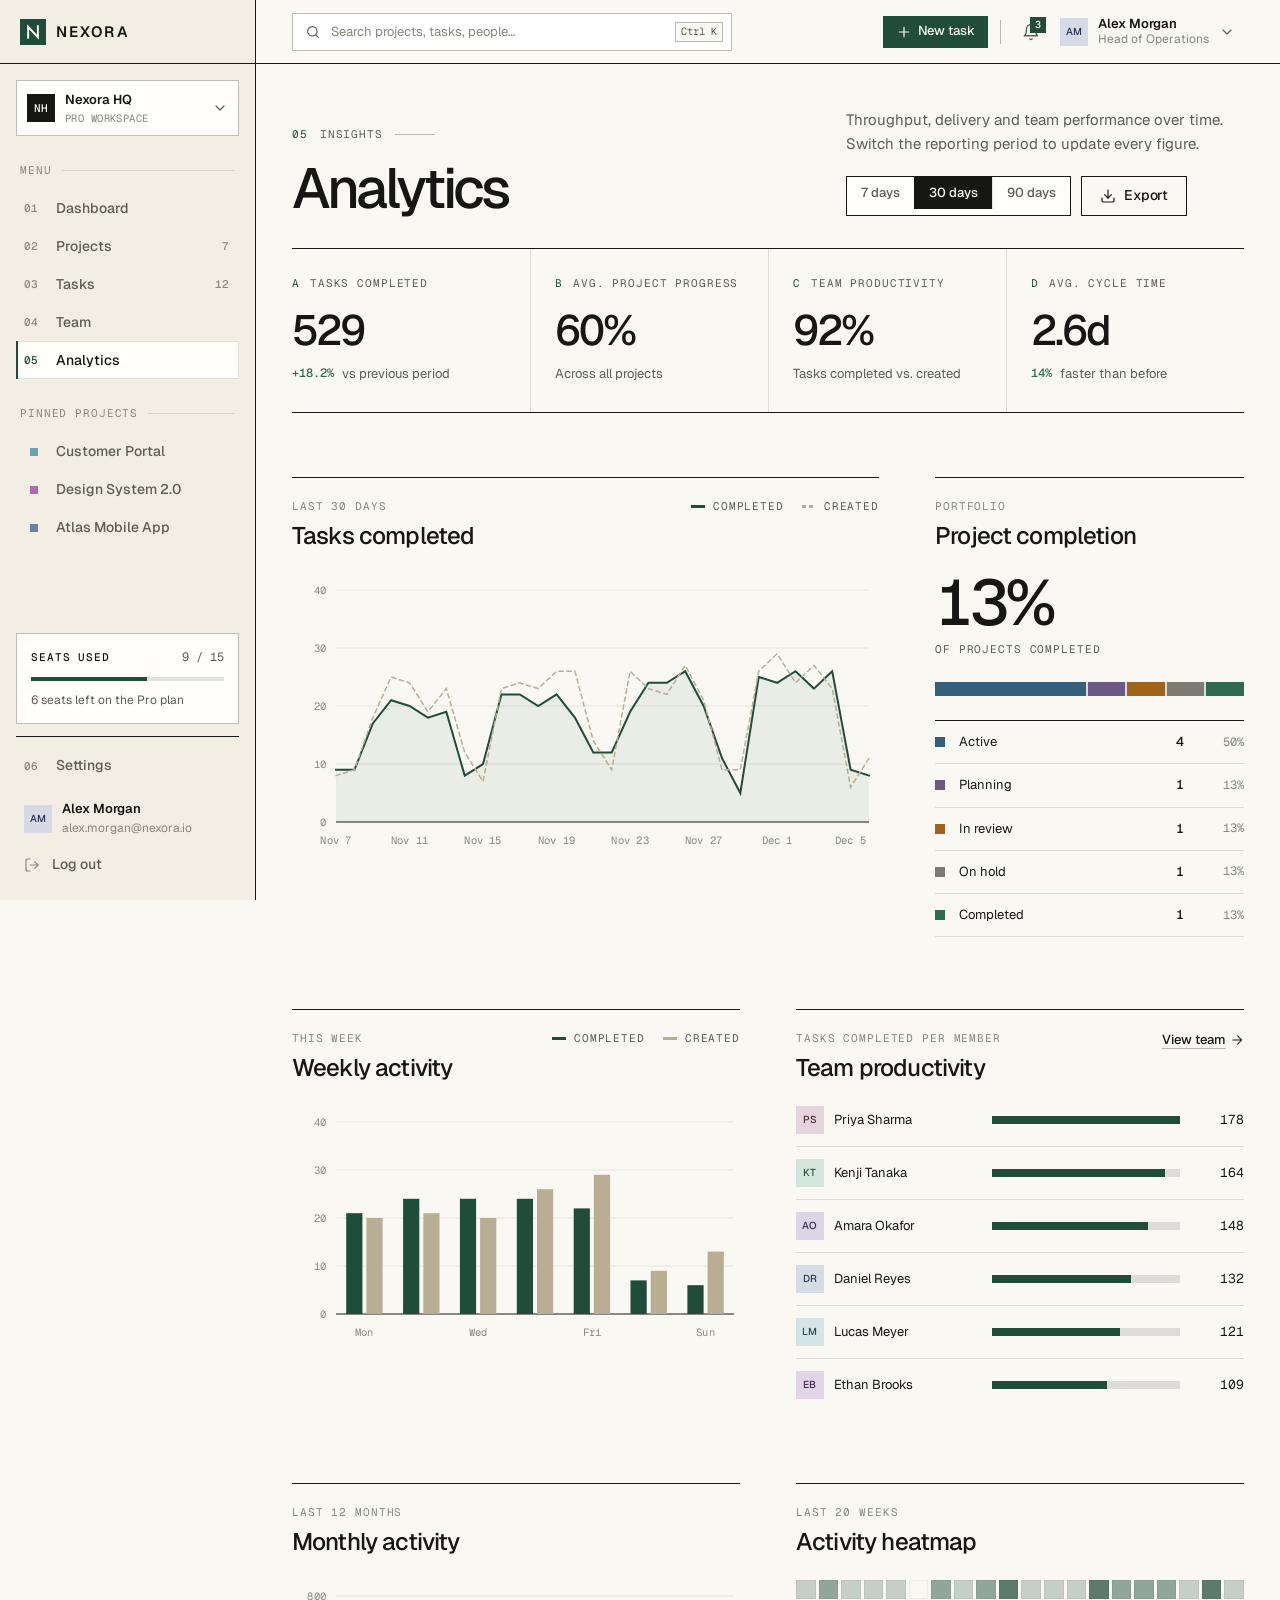
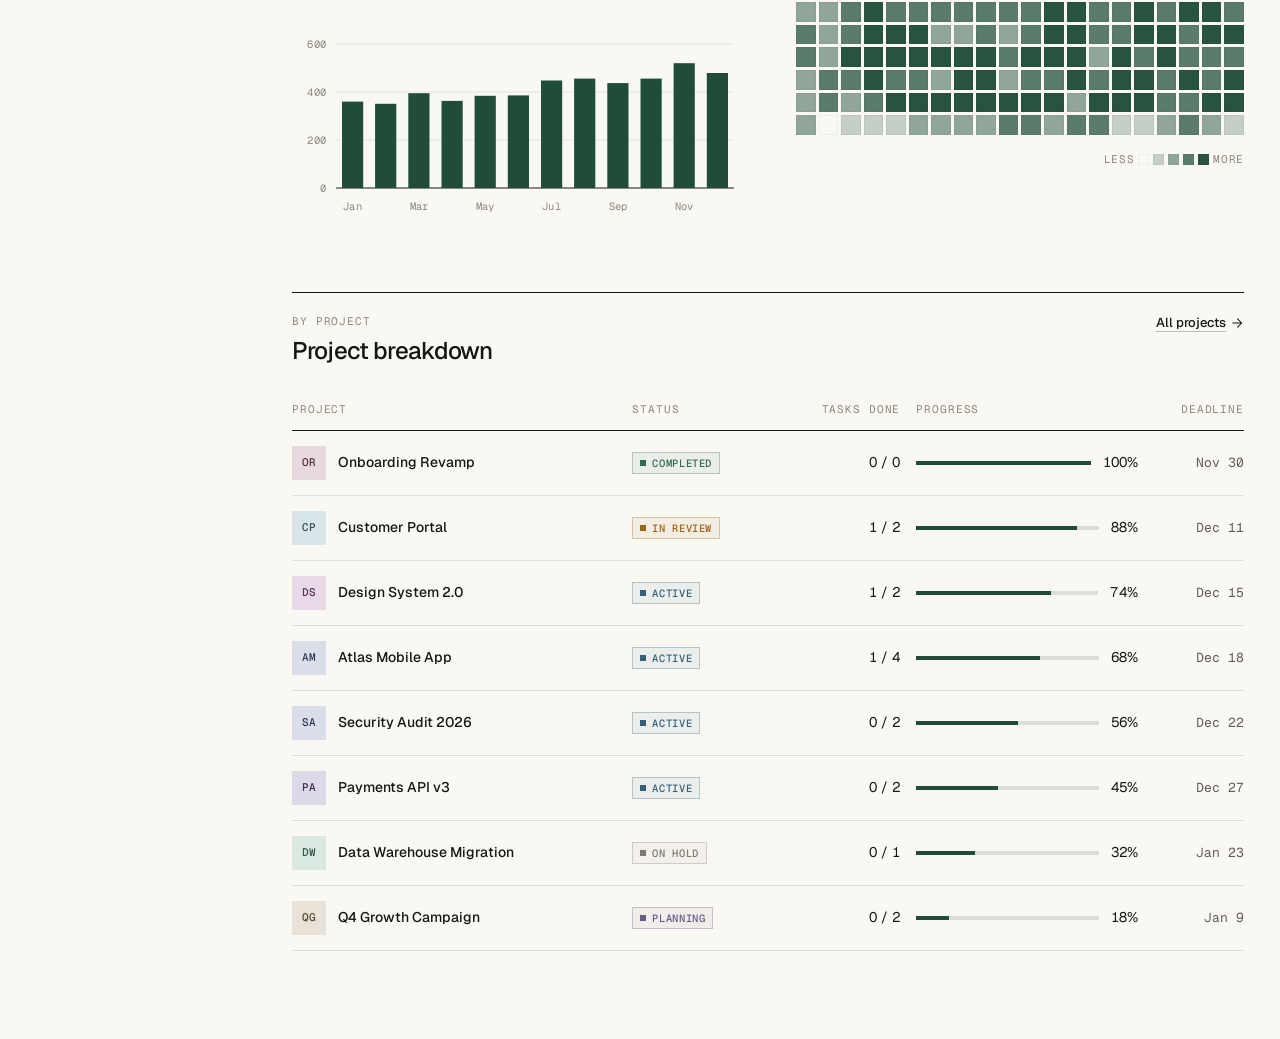
==== commit 163601d0: "Create NEXORA version 2" ====
--- a/analytics.html
+++ b/analytics.html
@@ -5,12 +5,12 @@
   <meta name="viewport" content="width=device-width, initial-scale=1">
   <title>Analytics · NEXORA</title>
   <meta name="description" content="Productivity analytics for your NEXORA workspace: throughput, project completion and team performance.">
-  <meta name="theme-color" content="#060913">
+  <meta name="theme-color" content="#faf8f3">
   <link rel="icon" href="assets/logo.svg" type="image/svg+xml">
   <link rel="preconnect" href="https://fonts.googleapis.com">
   <link rel="preconnect" href="https://fonts.gstatic.com" crossorigin>
-  <link rel="stylesheet" href="https://fonts.googleapis.com/css2?family=Inter:wght@400;500;600;700&family=Plus+Jakarta+Sans:wght@600;700;800&display=swap" media="print" onload="this.media='all'">
-  <noscript><link rel="stylesheet" href="https://fonts.googleapis.com/css2?family=Inter:wght@400;500;600;700&family=Plus+Jakarta+Sans:wght@600;700;800&display=swap"></noscript>
+  <link rel="stylesheet" href="https://fonts.googleapis.com/css2?family=Geist:wght@400;500;600&family=Geist+Mono:wght@400;500&display=swap" media="print" onload="this.media='all'">
+  <noscript><link rel="stylesheet" href="https://fonts.googleapis.com/css2?family=Geist:wght@400;500;600&family=Geist+Mono:wght@400;500&display=swap"></noscript>
   <link rel="stylesheet" href="css/styles.css">
   <script>try{var a=JSON.parse(localStorage.getItem('nexora:appearance'))||{};for(var k in a)document.documentElement.setAttribute('data-'+k,a[k])}catch(e){}</script>
 </head>
@@ -24,92 +24,94 @@
 
       <main class="page" id="main" tabindex="-1">
         <div class="page-header">
-          <div>
-            <p class="eyebrow">Insights</p>
+          <div class="page-heading">
+            <p class="eyebrow"><span class="eyebrow-index">05</span>Insights</p>
             <h1 class="page-title">Analytics</h1>
-            <p class="page-sub">Understand throughput, delivery and team performance over time.</p>
           </div>
-          <div class="page-actions">
-            <div class="segmented" role="group" aria-label="Reporting period" id="analytics-range">
-              <button type="button" aria-pressed="false" data-range="7d">7 days</button>
-              <button type="button" aria-pressed="true" data-range="30d">30 days</button>
-              <button type="button" aria-pressed="false" data-range="90d">90 days</button>
+          <div class="page-intro">
+            <p class="page-sub">Throughput, delivery and team performance over time. Switch the reporting period to update every figure.</p>
+            <div class="page-actions">
+              <div class="segmented" role="group" aria-label="Reporting period" id="analytics-range">
+                <button type="button" aria-pressed="false" data-range="7d">7 days</button>
+                <button type="button" aria-pressed="true" data-range="30d">30 days</button>
+                <button type="button" aria-pressed="false" data-range="90d">90 days</button>
+              </div>
+              <button type="button" class="btn btn-secondary" data-action="export-report"><span data-icon="download" data-icon-class="icon-sm"></span>Export</button>
             </div>
-            <button type="button" class="btn btn-secondary" data-action="export-report"><span data-icon="download" data-icon-class="icon-sm"></span>Export</button>
           </div>
         </div>
 
-        <section class="kpi-grid" aria-label="Key metrics">
-          <article class="card stat">
-            <div class="stat-top"><h2 class="stat-label">Tasks completed</h2><span class="icon-tile" data-tone="success"><span data-icon="check-circle"></span></span></div>
+        <section class="stat-strip" aria-label="Key metrics">
+          <article class="stat">
+            <h2 class="stat-label"><span class="stat-index">A</span>Tasks completed</h2>
             <p class="stat-value" data-kpi="completed">0</p>
             <p class="stat-foot"><span class="trend up" data-kpi-trend="completed">+0%</span>vs previous period</p>
           </article>
-          <article class="card stat">
-            <div class="stat-top"><h2 class="stat-label">Avg. project progress</h2><span class="icon-tile" data-tone="accent"><span data-icon="target"></span></span></div>
+          <article class="stat">
+            <h2 class="stat-label"><span class="stat-index">B</span>Avg. project progress</h2>
             <p class="stat-value" data-kpi="completion">0%</p>
-            <p class="stat-foot">Average progress across all projects</p>
+            <p class="stat-foot">Across all projects</p>
           </article>
-          <article class="card stat">
-            <div class="stat-top"><h2 class="stat-label">Team productivity</h2><span class="icon-tile" data-tone="violet"><span data-icon="zap"></span></span></div>
+          <article class="stat">
+            <h2 class="stat-label"><span class="stat-index">C</span>Team productivity</h2>
             <p class="stat-value" data-kpi="productivity">0%</p>
             <p class="stat-foot">Tasks completed vs. created</p>
           </article>
-          <article class="card stat">
-            <div class="stat-top"><h2 class="stat-label">Avg. cycle time</h2><span class="icon-tile" data-tone="warning"><span data-icon="clock"></span></span></div>
+          <article class="stat">
+            <h2 class="stat-label"><span class="stat-index">D</span>Avg. cycle time</h2>
             <p class="stat-value" data-kpi="cycle">0d</p>
             <p class="stat-foot"><span class="trend up" data-kpi-trend="cycle">0%</span>faster than before</p>
           </article>
         </section>
 
-        <div class="analytics-main">
-          <section class="card" aria-labelledby="trend-title">
-            <div class="card-head">
+        <div class="layout-split">
+          <section class="panel" aria-labelledby="trend-title">
+            <div class="panel-head">
               <div>
-                <h2 class="card-title" id="trend-title">Tasks completed</h2>
-                <p class="card-sub" data-range-label>Last 30 days</p>
+                <p class="panel-label" data-range-label>Last 30 days</p>
+                <h2 class="panel-title" id="trend-title">Tasks completed</h2>
               </div>
               <div class="legend" aria-hidden="true">
-                <span class="legend-item"><span class="legend-dot" style="--c: var(--accent)"></span>Completed</span>
-                <span class="legend-item"><span class="legend-dot" style="--c: var(--accent-2)"></span>Created</span>
+                <span class="legend-item"><span class="legend-dot" style="--c: var(--chart-1)"></span>Completed</span>
+                <span class="legend-item"><span class="legend-dot dashed" style="--c: var(--chart-2)"></span>Created</span>
               </div>
             </div>
             <div class="chart" id="trend-chart" style="--chart-h: 280px"><div class="skeleton sk-chart"></div></div>
           </section>
 
-          <section class="card" aria-labelledby="completion-title">
-            <div class="card-head">
+          <section class="panel" aria-labelledby="completion-title">
+            <div class="panel-head">
               <div>
-                <h2 class="card-title" id="completion-title">Project completion</h2>
-                <p class="card-sub">Share of projects finished, by status</p>
+                <p class="panel-label">Portfolio</p>
+                <h2 class="panel-title" id="completion-title">Project completion</h2>
               </div>
             </div>
-            <div class="donut-wrap" id="completion-donut"></div>
+            <div id="completion-donut"></div>
           </section>
         </div>
 
-        <div class="grid-2">
-          <section class="card" aria-labelledby="weekly-title">
-            <div class="card-head">
+        <div class="layout-even">
+          <section class="panel" aria-labelledby="weekly-title">
+            <div class="panel-head">
               <div>
-                <h2 class="card-title" id="weekly-title">Weekly activity</h2>
-                <p class="card-sub">Tasks created and completed this week</p>
+                <p class="panel-label">This week</p>
+                <h2 class="panel-title" id="weekly-title">Weekly activity</h2>
               </div>
               <div class="legend" aria-hidden="true">
-                <span class="legend-item"><span class="legend-dot" style="--c: var(--accent)"></span>Completed</span>
-                <span class="legend-item"><span class="legend-dot" style="--c: var(--accent-2)"></span>Created</span>
+                <span class="legend-item"><span class="legend-dot" style="--c: var(--chart-1)"></span>Completed</span>
+                <span class="legend-item"><span class="legend-dot" style="--c: var(--chart-2)"></span>Created</span>
               </div>
             </div>
             <div class="chart" id="weekly-chart" style="--chart-h: 240px"><div class="skeleton sk-chart"></div></div>
           </section>
 
-          <section class="card" aria-labelledby="team-productivity-title">
-            <div class="card-head">
+          <section class="panel" aria-labelledby="team-productivity-title">
+            <div class="panel-head">
               <div>
-                <h2 class="card-title" id="team-productivity-title">Team productivity</h2>
-                <p class="card-sub">Tasks completed per member</p>
+                <p class="panel-label">Tasks completed per member</p>
+                <h2 class="panel-title" id="team-productivity-title">Team productivity</h2>
               </div>
-              <a class="card-link" href="team.html">View team <span data-icon="chevron-right" data-icon-class="icon-sm"></span></a>
+              <a class="panel-link" href="team.html">View team <span data-icon="arrow-right" data-icon-class="icon-xs"></span></a>
             </div>
             <ul class="hbar-list" id="team-bars">
               <li class="sk-row"><span class="skeleton sk-circle"></span><span class="sk-lines"><span class="skeleton sk-line w-80"></span></span></li>
@@ -119,22 +121,22 @@
           </section>
         </div>
 
-        <div class="grid-2">
-          <section class="card" aria-labelledby="monthly-title">
-            <div class="card-head">
+        <div class="layout-even">
+          <section class="panel" aria-labelledby="monthly-title">
+            <div class="panel-head">
               <div>
-                <h2 class="card-title" id="monthly-title">Monthly activity</h2>
-                <p class="card-sub">Tasks completed over the last 12 months</p>
+                <p class="panel-label">Last 12 months</p>
+                <h2 class="panel-title" id="monthly-title">Monthly activity</h2>
               </div>
             </div>
             <div class="chart" id="monthly-chart" style="--chart-h: 240px"><div class="skeleton sk-chart"></div></div>
           </section>
 
-          <section class="card" aria-labelledby="heatmap-title">
-            <div class="card-head">
+          <section class="panel" aria-labelledby="heatmap-title">
+            <div class="panel-head">
               <div>
-                <h2 class="card-title" id="heatmap-title">Activity heatmap</h2>
-                <p class="card-sub">Daily updates over the last 20 weeks</p>
+                <p class="panel-label">Last 20 weeks</p>
+                <h2 class="panel-title" id="heatmap-title">Activity heatmap</h2>
               </div>
             </div>
             <div class="heatmap-wrap">
@@ -152,13 +154,13 @@
           </section>
         </div>
 
-        <section class="card card-flush" aria-labelledby="progress-title">
-          <div class="card-head">
+        <section class="panel" aria-labelledby="progress-title">
+          <div class="panel-head">
             <div>
-              <h2 class="card-title" id="progress-title">Project breakdown</h2>
-              <p class="card-sub">Status, task completion and progress by project</p>
+              <p class="panel-label">By project</p>
+              <h2 class="panel-title" id="progress-title">Project breakdown</h2>
             </div>
-            <a class="card-link" href="projects.html">All projects <span data-icon="chevron-right" data-icon-class="icon-sm"></span></a>
+            <a class="panel-link" href="projects.html">All projects <span data-icon="arrow-right" data-icon-class="icon-xs"></span></a>
           </div>
           <div class="table-wrap" id="project-progress">
             <div class="sk-row"><span class="skeleton sk-square"></span><span class="sk-lines"><span class="skeleton sk-line w-60"></span><span class="skeleton sk-line w-40"></span></span></div>
--- a/css/styles.css
+++ b/css/styles.css
@@ -1,152 +1,137 @@
 /* ==========================================================================
-   NEXORA — Version 1 · Dark Glassmorphism
+   NEXORA — Version 2 · Light Editorial
    --------------------------------------------------------------------------
-   All visual decisions live in the design tokens (section 1). Markup and
-   JavaScript only rely on class names, so another visual version can replace
-   this file (or override the tokens) without touching HTML or JS.
-
-   Depth model
-   · Canvas   — near-black base, ambient gradient orbs, faint grid, vignette
-   · Glass 1  — content cards: most transparent, light blur
-   · Glass 2  — app chrome (sidebar, topbar): denser, stronger blur
-   · Glass 3  — overlays (menus, modals, toasts): densest, strongest blur
+   Warm paper backgrounds, near-black type, one deep-green accent, thin
+   rules instead of floating surfaces. Components are sharp rectangles;
+   hierarchy comes from typography and whitespace, not from shadows.
+
+   Type roles
+   · Display  — Geist 500, very tight tracking (hero, section and page titles)
+   · Heading  — Geist 500 (panel and card titles)
+   · Body     — Geist 400
+   · Metadata — Geist Mono, uppercase, tracked (labels, dates, counts)
 
    1. Design tokens
-   2. Base & canvas
+   2. Base
    3. Utilities
    4. Components
    5. App shell (sidebar + topbar)
-   6. Landing page
-   7. App pages
-   8. Charts
-   9. Loading states
-   10. Responsive
-   11. User preferences & reduced motion
+   6. App page frame
+   7. Landing page
+   8. App pages
+   9. Charts
+   10. Loading states & motion
+   11. Responsive
+   12. User preferences
    ========================================================================== */
 
 /* 1. Design tokens --------------------------------------------------------- */
 :root {
-  color-scheme: dark;
-
-  --font-sans: "Inter", system-ui, -apple-system, "Segoe UI", Roboto, sans-serif;
-  --font-display: "Plus Jakarta Sans", var(--font-sans);
-
+  color-scheme: light;
+
+  --font-sans: "Geist", ui-sans-serif, system-ui, -apple-system, "Segoe UI", Roboto, "Helvetica Neue", Arial, sans-serif;
+  --font-display: var(--font-sans);
+  --font-mono: "Geist Mono", ui-monospace, "SFMono-Regular", Menlo, Consolas, monospace;
+
+  --fs-2xs: 11px;
   --fs-xs: 12px;
   --fs-sm: 13px;
   --fs-base: 14px;
   --fs-md: 15px;
-  --fs-lg: 16px;
+  --fs-lg: 17px;
   --fs-xl: 20px;
-  --fs-2xl: 26px;
-
-  --bg: #05070f;
-  --bg-elevated: #0a0f1e;
-
-  /* Glass levels */
-  --glass-0: rgba(255, 255, 255, 0.03);
-  --glass-1: rgba(17, 23, 43, 0.46);
-  --glass-2: rgba(10, 14, 29, 0.66);
-  --glass-3: rgba(13, 18, 36, 0.9);
-  --blur-1: 14px;
-  --blur-2: 22px;
-  --blur-3: 30px;
-  --glass-edge: inset 0 1px 0 rgba(255, 255, 255, 0.05);
-
-  --surface-hover: rgba(255, 255, 255, 0.05);
-  --surface-active: rgba(255, 255, 255, 0.08);
-
-  --border-1: rgba(255, 255, 255, 0.07);
-  --border-2: rgba(255, 255, 255, 0.11);
-  --border-3: rgba(255, 255, 255, 0.17);
-
-  --text: #e8ecf6;
-  --text-muted: #9ca5bf;
-  --text-subtle: #6c7591;
-
-  --accent: #5b8cff;
-  --accent-rgb: 91, 140, 255;
-  --accent-2: #8b5cf6;
-  --accent-2-rgb: 139, 92, 246;
-  --accent-contrast: #ffffff;
-  --gradient: linear-gradient(135deg, var(--accent), var(--accent-2));
-
-  --success-rgb: 52, 211, 153;
-  --warning-rgb: 251, 191, 36;
-  --danger-rgb: 248, 113, 113;
-  --info-rgb: 56, 189, 248;
-  --violet-rgb: 167, 139, 250;
-  --neutral-rgb: 156, 165, 191;
+  --fs-2xl: 24px;
+  --fs-page: clamp(40px, 4.4vw, 64px);
+  --fs-section: clamp(36px, 4.8vw, 68px);
+  --fs-display: clamp(56px, 9.6vw, 148px);
+  --fs-stat: clamp(36px, 3.3vw, 52px);
+
+  /* Paper */
+  --bg: #faf8f3;
+  --bg-cream: #f2eee4;
+  --bg-beige: #e7e0d1;
+  --surface: #fffefa;
+  --field: #ffffff;
+
+  /* Ink */
+  --ink: #161614;
+  --ink-2: #33322d;
+  --text: var(--ink);
+  --text-muted: #5e5c54;
+  --text-subtle: #8a877c;
+
+  /* Rules */
+  --line: #161614;
+  --line-mid: rgba(22, 22, 20, 0.28);
+  --line-soft: rgba(22, 22, 20, 0.12);
+  --hover: rgba(22, 22, 20, 0.035);
+  --active: rgba(22, 22, 20, 0.07);
+
+  /* Accent: deep green */
+  --accent: #1f4d3a;
+  --accent-rgb: 31, 77, 58;
+  --accent-strong: #163a2b;
+  --accent-soft: #dce7de;
+  --accent-tint: #eef3ee;
+  --accent-contrast: #faf8f3;
+
+  --chart-1: var(--accent);
+  --chart-2: #b9ad94;
+
+  /* Restrained semantic tones */
+  --success-rgb: 47, 107, 79;
+  --warning-rgb: 158, 100, 24;
+  --danger-rgb: 164, 60, 46;
+  --info-rgb: 52, 96, 125;
+  --violet-rgb: 108, 88, 132;
+  --neutral-rgb: 125, 122, 112;
   --success: rgb(var(--success-rgb));
   --warning: rgb(var(--warning-rgb));
   --danger: rgb(var(--danger-rgb));
 
-  --radius-xs: 5px;
-  --radius-sm: 8px;
-  --radius-md: 10px;
-  --radius-lg: 14px;
-  --radius-xl: 18px;
-  --radius-full: 999px;
-
-  --shadow-1: 0 1px 2px rgba(0, 0, 0, 0.25), 0 10px 28px -18px rgba(0, 0, 0, 0.7);
-  --shadow-2: 0 18px 40px -22px rgba(0, 0, 0, 0.75);
-  --shadow-3: 0 28px 70px -24px rgba(0, 0, 0, 0.8), 0 2px 10px rgba(0, 0, 0, 0.35);
-  --focus-ring: 0 0 0 3px rgba(var(--accent-rgb), 0.28);
-
-  --sidebar-w: 248px;
-  --topbar-h: 60px;
-  --page-pad: 32px;
-  --gap: 20px;
+  --shadow-pop: 0 20px 44px -20px rgba(22, 22, 20, 0.3), 0 2px 6px rgba(22, 22, 20, 0.05);
+  --focus-ring: 0 0 0 3px rgba(var(--accent-rgb), 0.22);
+
+  --sidebar-w: 256px;
+  --topbar-h: 64px;
+  --page-pad: 44px;
+  --gap: 28px;
   --density: 1;
 
-  --ease: cubic-bezier(0.2, 0.8, 0.2, 1);
-  --dur: 0.18s;
-}
-
-[data-accent="violet"] {
-  --accent: #8b5cf6;
-  --accent-rgb: 139, 92, 246;
-  --accent-2: #d946ef;
-  --accent-2-rgb: 217, 70, 239;
-}
-[data-accent="cyan"] {
-  --accent: #22d3ee;
-  --accent-rgb: 34, 211, 238;
-  --accent-2: #3b82f6;
-  --accent-2-rgb: 59, 130, 246;
-  --accent-contrast: #04121f;
-}
-[data-accent="emerald"] {
-  --accent: #10b981;
-  --accent-rgb: 16, 185, 129;
-  --accent-2: #22d3ee;
-  --accent-2-rgb: 34, 211, 238;
-  --accent-contrast: #03140f;
-}
-[data-density="compact"] { --density: 0.78; --gap: 16px; }
-[data-transparency="reduced"] {
-  --glass-1: rgba(15, 20, 38, 0.97);
-  --glass-2: rgba(10, 14, 29, 0.99);
-  --glass-3: rgba(13, 18, 36, 1);
-  --blur-1: 0px;
-  --blur-2: 0px;
-  --blur-3: 0px;
-}
-@media (prefers-reduced-transparency: reduce) {
-  :root:not([data-transparency]) {
-    --glass-1: rgba(15, 20, 38, 0.97);
-    --glass-2: rgba(10, 14, 29, 0.99);
-    --glass-3: rgba(13, 18, 36, 1);
-  }
-}
-@supports not ((backdrop-filter: blur(1px)) or (-webkit-backdrop-filter: blur(1px))) {
-  :root {
-    --glass-1: rgba(15, 20, 38, 0.94);
-    --glass-2: rgba(10, 14, 29, 0.97);
-    --glass-3: rgba(13, 18, 36, 1);
-  }
-}
-
-/* Semantic tones used by badges, icon tiles, progress bars and toasts */
+  --ease: cubic-bezier(0.2, 0.7, 0.2, 1);
+  --dur: 0.16s;
+}
+
+[data-accent="ink"] {
+  --accent: #161614;
+  --accent-rgb: 22, 22, 20;
+  --accent-strong: #000000;
+  --accent-soft: #e4e1d8;
+  --accent-tint: #f0ede5;
+}
+[data-accent="clay"] {
+  --accent: #9a4a2e;
+  --accent-rgb: 154, 74, 46;
+  --accent-strong: #7b3923;
+  --accent-soft: #f0ddd3;
+  --accent-tint: #f7ede7;
+}
+[data-accent="ocean"] {
+  --accent: #1f4a63;
+  --accent-rgb: 31, 74, 99;
+  --accent-strong: #16384b;
+  --accent-soft: #d8e4eb;
+  --accent-tint: #edf2f5;
+}
+[data-density="compact"] { --density: 0.76; --gap: 20px; }
+[data-contrast="more"] {
+  --text-muted: #3d3b36;
+  --text-subtle: #5e5c54;
+  --line-mid: rgba(22, 22, 20, 0.5);
+  --line-soft: rgba(22, 22, 20, 0.26);
+}
+
+/* Semantic tones used by badges, icon tiles, priority marks and toasts */
 [data-tone="accent"]  { --tone-rgb: var(--accent-rgb); }
 [data-tone="success"] { --tone-rgb: var(--success-rgb); }
 [data-tone="warning"] { --tone-rgb: var(--warning-rgb); }
@@ -155,13 +140,13 @@
 [data-tone="violet"]  { --tone-rgb: var(--violet-rgb); }
 [data-tone="neutral"] { --tone-rgb: var(--neutral-rgb); }
 
-/* 2. Base & canvas --------------------------------------------------------- */
+/* 2. Base ------------------------------------------------------------------ */
 *, *::before, *::after { box-sizing: border-box; }
 
 html {
   -webkit-text-size-adjust: 100%;
   scroll-behavior: smooth;
-  scroll-padding-top: 88px;
+  scroll-padding-top: 96px;
 }
 
 body {
@@ -173,51 +158,22 @@
   color: var(--text);
   background: var(--bg);
   overflow-x: hidden;
-  font-feature-settings: "cv11", "ss01";
   -webkit-font-smoothing: antialiased;
   -moz-osx-font-smoothing: grayscale;
+  text-rendering: optimizeLegibility;
 }
 .landing { font-size: var(--fs-md); }
-
-/* Ambient gradient orbs + vignette */
-body::before {
-  content: "";
-  position: fixed;
-  inset: 0;
-  z-index: -2;
-  pointer-events: none;
-  background:
-    radial-gradient(ellipse 120% 90% at 50% 10%, transparent 45%, rgba(2, 3, 8, 0.6) 100%),
-    radial-gradient(36rem 32rem at 6% 0%, rgba(var(--accent-rgb), 0.2), transparent 62%),
-    radial-gradient(32rem 30rem at 96% 6%, rgba(var(--accent-2-rgb), 0.17), transparent 62%),
-    radial-gradient(28rem 26rem at 72% 72%, rgba(var(--info-rgb), 0.07), transparent 62%),
-    radial-gradient(34rem 28rem at 18% 96%, rgba(var(--accent-2-rgb), 0.08), transparent 62%);
-}
-/* Fine grid that fades out, adds a sense of surface below the glass */
-body::after {
-  content: "";
-  position: fixed;
-  inset: 0;
-  z-index: -1;
-  pointer-events: none;
-  background-image:
-    linear-gradient(rgba(255, 255, 255, 0.022) 1px, transparent 1px),
-    linear-gradient(90deg, rgba(255, 255, 255, 0.022) 1px, transparent 1px);
-  background-size: 48px 48px;
-  -webkit-mask-image: radial-gradient(ellipse 80% 60% at 50% 0%, #000 20%, transparent 75%);
-  mask-image: radial-gradient(ellipse 80% 60% at 50% 0%, #000 20%, transparent 75%);
-}
 
 img, svg { display: block; max-width: 100%; }
 button, input, select, textarea { font: inherit; color: inherit; }
-button { cursor: pointer; background: none; border: 0; padding: 0; }
+button { cursor: pointer; background: none; border: 0; padding: 0; border-radius: 0; }
 a { color: inherit; text-decoration: none; }
 h1, h2, h3, h4 {
   margin: 0;
   font-family: var(--font-display);
-  font-weight: 700;
-  line-height: 1.2;
-  letter-spacing: -0.02em;
+  font-weight: 500;
+  line-height: 1.12;
+  letter-spacing: -0.025em;
 }
 p, figure, blockquote { margin: 0; }
 :where(ul[class], ol[class], nav ul) { margin: 0; padding: 0; list-style: none; }
@@ -226,22 +182,14 @@
 table { border-collapse: collapse; width: 100%; }
 [hidden] { display: none !important; }
 
-::selection { background: rgba(var(--accent-rgb), 0.35); color: #fff; }
+::selection { background: var(--accent); color: var(--accent-contrast); }
 
 :focus { outline: none; }
-:focus-visible {
-  outline: 2px solid rgba(var(--accent-rgb), 0.9);
-  outline-offset: 2px;
-}
-
-* { scrollbar-width: thin; scrollbar-color: rgba(255, 255, 255, 0.14) transparent; }
+:focus-visible { outline: 2px solid var(--accent); outline-offset: 2px; }
+
+* { scrollbar-width: thin; scrollbar-color: rgba(22, 22, 20, 0.22) transparent; }
 ::-webkit-scrollbar { width: 10px; height: 10px; }
-::-webkit-scrollbar-thumb {
-  background: rgba(255, 255, 255, 0.12);
-  border-radius: 10px;
-  border: 3px solid transparent;
-  background-clip: padding-box;
-}
+::-webkit-scrollbar-thumb { background: rgba(22, 22, 20, 0.18); border: 3px solid transparent; background-clip: padding-box; }
 
 .skip-link {
   position: fixed;
@@ -249,10 +197,9 @@
   left: 12px;
   z-index: 2000;
   padding: 10px 16px;
-  border-radius: var(--radius-sm);
-  background: var(--accent);
-  color: var(--accent-contrast);
-  font-weight: 600;
+  background: var(--ink);
+  color: var(--bg);
+  font-weight: 500;
   transform: translateY(-160%);
   transition: transform var(--dur) var(--ease);
 }
@@ -261,12 +208,10 @@
 .noscript {
   position: fixed;
   inset: auto 16px 16px;
+  z-index: 2000;
   padding: 14px 18px;
-  border-radius: var(--radius-md);
-  background: rgba(var(--warning-rgb), 0.15);
-  border: 1px solid rgba(var(--warning-rgb), 0.4);
-  color: var(--warning);
-  z-index: 2000;
+  background: var(--ink);
+  color: var(--bg);
 }
 
 /* 3. Utilities ------------------------------------------------------------- */
@@ -279,7 +224,7 @@
   white-space: nowrap;
   border: 0;
 }
-.container { width: min(1200px, 100% - 48px); margin-inline: auto; }
+.container { width: min(1320px, 100% - 80px); margin-inline: auto; }
 .row { display: flex; align-items: center; gap: var(--row-gap, 12px); }
 .row.wrap { flex-wrap: wrap; }
 .row.tight { --row-gap: 8px; }
@@ -293,20 +238,8 @@
 .text-xs { font-size: var(--fs-xs); }
 .fw-600 { font-weight: 600; }
 .num { font-variant-numeric: tabular-nums; }
+.mono { font-family: var(--font-mono); }
 .truncate { overflow: hidden; text-overflow: ellipsis; white-space: nowrap; min-width: 0; }
-.gradient-text {
-  background: var(--gradient);
-  -webkit-background-clip: text;
-  background-clip: text;
-  color: transparent;
-}
-.glass {
-  background: var(--glass-2);
-  -webkit-backdrop-filter: blur(var(--blur-2)) saturate(140%);
-  backdrop-filter: blur(var(--blur-2)) saturate(140%);
-  border-color: var(--border-2);
-  box-shadow: var(--shadow-2), var(--glass-edge);
-}
 
 .icon { width: 18px; height: 18px; flex-shrink: 0; }
 .icon-sm { width: 16px; height: 16px; }
@@ -314,52 +247,59 @@
 .icon-lg { width: 22px; height: 22px; }
 [data-icon] { display: inline-flex; }
 
+/* Metadata label: mono, uppercase, tracked */
+.eyebrow, .panel-label, .section-label, .stat-label, .menu-label, .nav-label, .search-group, .label,
+.table th, .task-head, .proj-head, .cell-label, .legend {
+  font-family: var(--font-mono);
+  font-size: var(--fs-2xs);
+  font-weight: 400;
+  letter-spacing: 0.08em;
+  text-transform: uppercase;
+}
+
+.link-btn { font: inherit; color: inherit; text-align: left; }
+.text-link {
+  display: inline-flex;
+  align-items: center;
+  gap: 8px;
+  padding-bottom: 3px;
+  border-bottom: 1px solid currentColor;
+  font-weight: 500;
+  transition: gap var(--dur) var(--ease), color var(--dur);
+}
+.text-link:hover { gap: 12px; color: var(--accent); }
+
 /* 4. Components ------------------------------------------------------------ */
 
 /* Buttons */
 .btn {
-  --btn-h: 36px;
+  --btn-h: 40px;
   position: relative;
   display: inline-flex;
   align-items: center;
   justify-content: center;
   gap: 8px;
   height: var(--btn-h);
-  padding: 0 14px;
+  padding: 0 18px;
   border: 1px solid transparent;
-  border-radius: var(--radius-sm);
-  font-size: var(--fs-sm);
-  font-weight: 600;
+  font-size: var(--fs-base);
+  font-weight: 500;
   letter-spacing: -0.005em;
   white-space: nowrap;
-  transition: background var(--dur) var(--ease), border-color var(--dur) var(--ease),
-    box-shadow var(--dur) var(--ease), color var(--dur) var(--ease), filter var(--dur);
-}
-.btn:focus-visible { outline: none; box-shadow: 0 0 0 2px var(--bg), 0 0 0 4px rgba(var(--accent-rgb), 0.75); }
-.btn:disabled { opacity: 0.55; cursor: not-allowed; }
-.btn-primary {
-  background: var(--gradient);
-  color: var(--accent-contrast);
-  box-shadow: 0 1px 2px rgba(0, 0, 0, 0.3), inset 0 1px 0 rgba(255, 255, 255, 0.2);
-}
-.btn-primary:hover:not(:disabled) { filter: brightness(1.1); }
-.btn-primary:active:not(:disabled) { filter: brightness(0.95); }
-.btn-secondary {
-  background: var(--glass-0);
-  border-color: var(--border-2);
-  color: var(--text);
-}
-.btn-secondary:hover:not(:disabled) { background: var(--surface-hover); border-color: var(--border-3); }
-.btn-ghost { color: var(--text-muted); }
-.btn-ghost:hover:not(:disabled) { background: var(--surface-hover); color: var(--text); }
-.btn-danger {
-  background: rgba(var(--danger-rgb), 0.1);
-  border-color: rgba(var(--danger-rgb), 0.28);
-  color: var(--danger);
-}
-.btn-danger:hover:not(:disabled) { background: rgba(var(--danger-rgb), 0.18); }
-.btn-sm { --btn-h: 30px; padding: 0 10px; font-size: var(--fs-xs); gap: 6px; }
-.btn-lg { --btn-h: 46px; padding: 0 20px; font-size: var(--fs-md); border-radius: var(--radius-md); }
+  transition: background var(--dur) var(--ease), border-color var(--dur) var(--ease), color var(--dur) var(--ease);
+}
+.btn:focus-visible { outline: 2px solid var(--accent); outline-offset: 2px; }
+.btn:disabled { opacity: 0.5; cursor: not-allowed; }
+.btn-primary { background: var(--accent); border-color: var(--accent); color: var(--accent-contrast); }
+.btn-primary:hover:not(:disabled) { background: var(--accent-strong); border-color: var(--accent-strong); }
+.btn-secondary { background: transparent; border-color: var(--line); color: var(--ink); }
+.btn-secondary:hover:not(:disabled) { background: var(--ink); color: var(--bg); }
+.btn-ghost { color: var(--ink); }
+.btn-ghost:hover:not(:disabled) { background: var(--active); }
+.btn-danger { background: transparent; border-color: rgba(var(--danger-rgb), 0.55); color: var(--danger); }
+.btn-danger:hover:not(:disabled) { background: var(--danger); border-color: var(--danger); color: #fff; }
+.btn-sm { --btn-h: 32px; padding: 0 12px; font-size: var(--fs-sm); gap: 6px; }
+.btn-lg { --btn-h: 52px; padding: 0 26px; font-size: var(--fs-md); }
 .btn-block { width: 100%; }
 
 /* Busy state: <button aria-busy="true"> */
@@ -370,14 +310,17 @@
   position: absolute;
   inset: 0;
   margin: auto;
-  width: 16px;
-  height: 16px;
+  width: 15px;
+  height: 15px;
   border-radius: 50%;
-  border: 2px solid rgba(255, 255, 255, 0.35);
-  border-top-color: #fff;
+  border: 2px solid rgba(250, 248, 243, 0.35);
+  border-top-color: var(--accent-contrast);
   animation: spin 0.7s linear infinite;
 }
-.btn-secondary[aria-busy="true"]::after, .btn-danger[aria-busy="true"]::after { border-color: rgba(255, 255, 255, 0.2); border-top-color: var(--text); }
+.btn-secondary[aria-busy="true"]::after, .btn-danger[aria-busy="true"]::after, .btn-ghost[aria-busy="true"]::after {
+  border-color: rgba(22, 22, 20, 0.2);
+  border-top-color: var(--ink);
+}
 
 .btn-icon {
   position: relative;
@@ -386,120 +329,112 @@
   width: 36px;
   height: 36px;
   flex-shrink: 0;
-  border-radius: var(--radius-sm);
   color: var(--text-muted);
   transition: background var(--dur) var(--ease), color var(--dur) var(--ease);
 }
-.btn-icon:hover { background: var(--surface-hover); color: var(--text); }
-.btn-icon[aria-expanded="true"] { background: var(--surface-active); color: var(--text); }
+.btn-icon:hover { background: var(--active); color: var(--ink); }
+.btn-icon[aria-expanded="true"] { background: var(--ink); color: var(--bg); }
 .btn-icon.sm { width: 30px; height: 30px; }
-.btn-icon.danger:hover { color: var(--danger); background: rgba(var(--danger-rgb), 0.1); }
-
-/* Badges */
+
+/* Badges: small boxed mono labels */
 .badge:not([data-tone]) { --tone-rgb: var(--neutral-rgb); }
 .badge {
   display: inline-flex;
   align-items: center;
-  gap: 5px;
+  gap: 6px;
   height: 22px;
-  padding: 0 8px;
-  border-radius: 6px;
-  font-size: 11.5px;
-  font-weight: 600;
+  padding: 0 7px;
+  font-family: var(--font-mono);
+  font-size: 10.5px;
+  font-weight: 500;
+  letter-spacing: 0.06em;
+  text-transform: uppercase;
   white-space: nowrap;
   color: rgb(var(--tone-rgb));
-  background: rgba(var(--tone-rgb), 0.1);
-  border: 1px solid rgba(var(--tone-rgb), 0.2);
-}
-.badge-dot::before {
-  content: "";
-  width: 6px;
-  height: 6px;
-  border-radius: 50%;
-  background: currentColor;
-}
-
-/* Cards — glass level 1 */
+  background: rgba(var(--tone-rgb), 0.07);
+  border: 1px solid rgba(var(--tone-rgb), 0.3);
+}
+.badge-dot::before { content: ""; width: 6px; height: 6px; background: currentColor; }
+
+/* Priority: signal bars + label */
+.priority {
+  display: inline-flex;
+  align-items: center;
+  gap: 8px;
+  font-size: var(--fs-sm);
+  color: var(--ink-2);
+  white-space: nowrap;
+}
+.pri-bars { display: inline-flex; align-items: flex-end; gap: 2px; height: 12px; }
+.pri-bars i { width: 3px; background: var(--line-mid); }
+.pri-bars i:nth-child(1) { height: 5px; }
+.pri-bars i:nth-child(2) { height: 8px; }
+.pri-bars i:nth-child(3) { height: 12px; }
+.priority[data-level="1"] .pri-bars i:nth-child(-n + 1),
+.priority[data-level="2"] .pri-bars i:nth-child(-n + 2),
+.priority[data-level="3"] .pri-bars i { background: rgb(var(--tone-rgb)); }
+
+/* Card: a plain bordered block (used sparingly) */
 .card {
   position: relative;
   min-width: 0;
-  padding: calc(20px * var(--density));
-  border-radius: var(--radius-lg);
-  background: var(--glass-1);
-  -webkit-backdrop-filter: blur(var(--blur-1)) saturate(125%);
-  backdrop-filter: blur(var(--blur-1)) saturate(125%);
-  border: 1px solid var(--border-1);
-  box-shadow: var(--shadow-1), var(--glass-edge);
+  padding: calc(24px * var(--density));
+  background: var(--surface);
+  border: 1px solid var(--line-soft);
 }
 .card-flush { padding: 0; }
 .card:has(.dropdown.is-open) { z-index: 10; }
-.card-head {
-  display: flex;
-  align-items: flex-start;
-  justify-content: space-between;
-  gap: 12px;
-  flex-wrap: wrap;
-  margin-bottom: calc(18px * var(--density));
-}
-.card-flush .card-head { padding: 18px 20px 0; }
-.card-title { font-family: var(--font-sans); font-size: var(--fs-md); font-weight: 600; letter-spacing: -0.01em; }
-.card-sub { margin-top: 2px; font-size: var(--fs-sm); color: var(--text-muted); }
-.card-link {
+.card-link, .panel-link {
   display: inline-flex;
   align-items: center;
-  gap: 2px;
-  padding: 4px 6px;
-  margin: -4px -6px;
-  border-radius: var(--radius-xs);
+  gap: 4px;
   font-size: var(--fs-sm);
-  font-weight: 600;
-  color: var(--text-muted);
-  transition: color var(--dur), background var(--dur);
-}
-.card-link:hover { color: var(--text); background: var(--surface-hover); }
+  font-weight: 500;
+  color: var(--ink);
+  white-space: nowrap;
+  text-decoration: underline;
+  text-decoration-color: var(--line-mid);
+  text-underline-offset: 4px;
+  transition: text-decoration-color var(--dur), color var(--dur);
+}
+.card-link:hover, .panel-link:hover { color: var(--accent); text-decoration-color: currentColor; }
 
 /* Forms */
-.field { display: flex; flex-direction: column; gap: 6px; min-width: 0; }
-.label { font-size: var(--fs-sm); font-weight: 500; color: var(--text); }
-.label .optional { font-weight: 400; color: var(--text-subtle); }
+.field { display: flex; flex-direction: column; gap: 8px; min-width: 0; }
+.label { color: var(--text-muted); }
+.label .optional { font-family: var(--font-sans); font-size: var(--fs-xs); text-transform: none; letter-spacing: 0; color: var(--text-subtle); }
 .input, .select, .textarea {
   width: 100%;
-  height: 38px;
+  height: 42px;
   padding: 0 12px;
-  border-radius: var(--radius-sm);
-  background: rgba(255, 255, 255, 0.035);
-  border: 1px solid var(--border-2);
-  color: var(--text);
+  background: var(--field);
+  border: 1px solid var(--line-mid);
+  color: var(--ink);
   font-size: var(--fs-base);
-  transition: border-color var(--dur) var(--ease), box-shadow var(--dur) var(--ease), background var(--dur);
-}
-.textarea { height: auto; min-height: 96px; padding: 10px 12px; line-height: 1.5; resize: vertical; }
+  transition: border-color var(--dur) var(--ease), box-shadow var(--dur) var(--ease);
+}
+.textarea { height: auto; min-height: 104px; padding: 11px 12px; line-height: 1.5; resize: vertical; }
 .select {
   appearance: none;
-  padding-right: 34px;
+  padding-right: 36px;
   cursor: pointer;
-  background-image: url("data:image/svg+xml,%3Csvg xmlns='http://www.w3.org/2000/svg' viewBox='0 0 24 24' fill='none' stroke='%239ca5bf' stroke-width='2' stroke-linecap='round' stroke-linejoin='round'%3E%3Cpath d='m6 9 6 6 6-6'/%3E%3C/svg%3E");
+  background-image: url("data:image/svg+xml,%3Csvg xmlns='http://www.w3.org/2000/svg' viewBox='0 0 24 24' fill='none' stroke='%23161614' stroke-width='1.8' stroke-linecap='square'%3E%3Cpath d='m6 9 6 6 6-6'/%3E%3C/svg%3E");
   background-repeat: no-repeat;
-  background-position: right 10px center;
-  background-size: 15px;
-}
-.select option { background: #0f1629; color: var(--text); }
+  background-position: right 12px center;
+  background-size: 14px;
+}
 .input::placeholder, .textarea::placeholder { color: var(--text-subtle); }
-.input:hover, .select:hover, .textarea:hover { border-color: var(--border-3); }
+.input:hover, .select:hover, .textarea:hover { border-color: rgba(22, 22, 20, 0.5); }
 .input:focus, .select:focus, .textarea:focus,
 .input:focus-visible, .select:focus-visible, .textarea:focus-visible {
   outline: none;
-  background: rgba(255, 255, 255, 0.05);
-  border-color: rgba(var(--accent-rgb), 0.7);
+  border-color: var(--ink);
   box-shadow: var(--focus-ring);
 }
-.input[aria-invalid="true"], .select[aria-invalid="true"], .textarea[aria-invalid="true"] {
-  border-color: rgba(var(--danger-rgb), 0.7);
-}
+.input[aria-invalid="true"], .select[aria-invalid="true"], .textarea[aria-invalid="true"] { border-color: var(--danger); }
 .input[aria-invalid="true"]:focus, .select[aria-invalid="true"]:focus, .textarea[aria-invalid="true"]:focus {
-  box-shadow: 0 0 0 3px rgba(var(--danger-rgb), 0.2);
-}
-.input[type="date"] { color-scheme: dark; }
+  box-shadow: 0 0 0 3px rgba(var(--danger-rgb), 0.16);
+}
 .field-error {
   display: flex;
   align-items: flex-start;
@@ -515,10 +450,10 @@
   width: 14px;
   height: 14px;
   margin-top: 1px;
-  border-radius: 50%;
-  background: rgba(var(--danger-rgb), 0.18);
+  background: var(--danger);
+  color: #fff;
   font-size: 10px;
-  font-weight: 700;
+  font-weight: 600;
 }
 .field-error:empty { display: none; }
 .hint { font-size: var(--fs-xs); color: var(--text-subtle); }
@@ -526,15 +461,15 @@
 .input-icon { position: relative; min-width: 0; }
 .input-icon > .icon, .input-icon > [data-icon] {
   position: absolute;
-  left: 12px;
+  left: 13px;
   top: 50%;
   transform: translateY(-50%);
-  color: var(--text-subtle);
+  color: var(--text-muted);
   pointer-events: none;
 }
-.input-icon > .input { padding-left: 36px; }
-
-.form-grid { display: grid; grid-template-columns: repeat(2, minmax(0, 1fr)); gap: 16px; }
+.input-icon > .input { padding-left: 38px; }
+
+.form-grid { display: grid; grid-template-columns: repeat(2, minmax(0, 1fr)); gap: 20px; }
 .form-grid .span-2 { grid-column: 1 / -1; }
 form[data-edit-id] .form-grid .span-2[data-edit-half] { grid-column: auto; }
 .form-actions {
@@ -542,13 +477,11 @@
   justify-content: flex-end;
   gap: 10px;
   flex-wrap: wrap;
-  margin: 24px calc(-20px * var(--density)) calc(-20px * var(--density));
-  padding: 14px calc(20px * var(--density));
-  border-top: 1px solid var(--border-1);
-  background: rgba(255, 255, 255, 0.015);
-  border-radius: 0 0 var(--radius-lg) var(--radius-lg);
-}
-fieldset.field > legend { margin-bottom: 6px; }
+  margin-top: 28px;
+  padding-top: 20px;
+  border-top: 1px solid var(--line-soft);
+}
+fieldset.field > legend { margin-bottom: 8px; }
 
 .checkbox {
   appearance: none;
@@ -558,9 +491,8 @@
   height: 17px;
   margin: 0;
   flex-shrink: 0;
-  border-radius: 5px;
-  border: 1.5px solid rgba(255, 255, 255, 0.24);
-  background: rgba(255, 255, 255, 0.03);
+  border: 1.5px solid var(--ink);
+  background: var(--field);
   cursor: pointer;
   transition: background var(--dur), border-color var(--dur);
 }
@@ -573,30 +505,29 @@
   border-top: 0;
   border-right: 0;
   transform: rotate(-45deg) scale(0);
-  transition: transform 0.14s var(--ease);
-}
-.checkbox:hover { border-color: rgba(var(--accent-rgb), 0.7); }
+  transition: transform 0.12s var(--ease);
+}
+.checkbox:hover { border-color: var(--accent); }
 .checkbox:checked { background: var(--accent); border-color: var(--accent); }
 .checkbox:checked::after { transform: rotate(-45deg) scale(1); }
 
-.check-list { display: grid; grid-template-columns: repeat(2, minmax(0, 1fr)); gap: 8px; }
+.check-list { display: grid; grid-template-columns: repeat(2, minmax(0, 1fr)); border-top: 1px solid var(--line-soft); border-left: 1px solid var(--line-soft); }
 .check-item {
   display: flex;
   align-items: center;
   gap: 10px;
-  padding: 8px 10px;
-  border-radius: var(--radius-sm);
-  border: 1px solid var(--border-1);
-  background: var(--glass-0);
+  padding: 10px 12px;
+  border-right: 1px solid var(--line-soft);
+  border-bottom: 1px solid var(--line-soft);
   font-size: var(--fs-sm);
   cursor: pointer;
   min-width: 0;
-  transition: border-color var(--dur), background var(--dur);
-}
-.check-item:hover { border-color: var(--border-3); }
-.check-item:has(:checked) { border-color: rgba(var(--accent-rgb), 0.45); background: rgba(var(--accent-rgb), 0.08); }
-
-/* Toggle switch */
+  transition: background var(--dur);
+}
+.check-item:hover { background: var(--hover); }
+.check-item:has(:checked) { background: var(--accent-tint); }
+
+/* Toggle switch: rectangular track, square knob */
 .switch { position: relative; display: inline-flex; flex-shrink: 0; }
 .switch input {
   position: absolute;
@@ -612,9 +543,8 @@
   position: relative;
   width: 40px;
   height: 22px;
-  border-radius: var(--radius-full);
-  background: rgba(255, 255, 255, 0.1);
-  border: 1px solid var(--border-2);
+  background: var(--bg-beige);
+  border: 1px solid var(--line-mid);
   transition: background var(--dur) var(--ease), border-color var(--dur);
 }
 .switch-track::after {
@@ -624,16 +554,15 @@
   left: 2px;
   width: 16px;
   height: 16px;
-  border-radius: 50%;
-  background: #fff;
-  box-shadow: 0 1px 4px rgba(0, 0, 0, 0.4);
+  background: var(--surface);
+  box-shadow: 0 0 0 1px var(--line-mid);
   transition: transform var(--dur) var(--ease);
 }
 .switch input:checked + .switch-track { background: var(--accent); border-color: var(--accent); }
-.switch input:checked + .switch-track::after { transform: translateX(18px); }
-.switch input:focus-visible + .switch-track { box-shadow: 0 0 0 2px var(--bg), 0 0 0 4px rgba(var(--accent-rgb), 0.75); }
-
-/* Avatars */
+.switch input:checked + .switch-track::after { transform: translateX(18px); box-shadow: none; }
+.switch input:focus-visible + .switch-track { outline: 2px solid var(--accent); outline-offset: 2px; }
+
+/* Avatars: square monograms, softly tinted per person */
 .avatar {
   --size: 34px;
   --hue: 220;
@@ -643,221 +572,177 @@
   width: var(--size);
   height: var(--size);
   flex-shrink: 0;
-  border-radius: 50%;
   font-size: calc(var(--size) * 0.36);
-  font-weight: 600;
-  letter-spacing: 0;
-  color: #fff;
-  background: linear-gradient(135deg, hsl(var(--hue) 62% 56%), hsl(calc(var(--hue) + 35) 58% 42%));
-  box-shadow: inset 0 0 0 1px rgba(255, 255, 255, 0.14);
+  font-weight: 500;
+  letter-spacing: 0.01em;
+  color: hsl(var(--hue) 32% 24%);
+  background: hsl(var(--hue) 26% 87%);
 }
 .avatar-xs { --size: 22px; }
 .avatar-sm { --size: 28px; }
-.avatar-lg { --size: 56px; }
-.avatar-xl { --size: 76px; }
+.avatar-lg { --size: 52px; }
+.avatar-xl { --size: 80px; font-size: 26px; }
 .avatar-stack { display: flex; align-items: center; }
-.avatar-stack .avatar { margin-left: -6px; box-shadow: 0 0 0 2px var(--bg-elevated); }
+.avatar-stack .avatar { margin-left: -4px; box-shadow: 0 0 0 2px var(--bg); }
 .avatar-stack .avatar:first-child { margin-left: 0; }
-.avatar-more { background: #1a2136; color: var(--text-muted); }
+.avatar-more { background: var(--bg-beige); color: var(--text-muted); font-family: var(--font-mono); font-size: 10px; }
 .status-dot {
   position: absolute;
-  right: 0;
-  bottom: 0;
-  width: 28%;
-  height: 28%;
-  min-width: 9px;
-  min-height: 9px;
-  border-radius: 50%;
+  right: -3px;
+  bottom: -3px;
+  width: 11px;
+  height: 11px;
   background: rgb(var(--tone-rgb));
-  box-shadow: 0 0 0 2px var(--bg-elevated);
+  box-shadow: 0 0 0 2px var(--bg);
 }
 
 /* Progress */
-.progress {
-  height: 6px;
-  border-radius: var(--radius-full);
-  background: rgba(255, 255, 255, 0.07);
-  overflow: hidden;
-}
+.progress { height: 4px; background: var(--line-soft); overflow: hidden; }
 .progress > span {
   display: block;
   width: var(--value, 0%);
   height: 100%;
-  border-radius: inherit;
-  background: var(--gradient);
+  background: var(--accent);
   transition: width 0.5s var(--ease);
 }
 .progress[data-tone] > span { background: rgb(var(--tone-rgb)); }
 
-/* Dropdowns — glass level 3 */
+/* Dropdowns */
 .dropdown { position: relative; }
 .dropdown-menu {
   position: absolute;
   top: calc(100% + 6px);
   right: 0;
   z-index: 60;
-  min-width: 220px;
-  padding: 5px;
-  border-radius: var(--radius-md);
-  background: var(--glass-3);
-  -webkit-backdrop-filter: blur(var(--blur-3)) saturate(150%);
-  backdrop-filter: blur(var(--blur-3)) saturate(150%);
-  border: 1px solid var(--border-2);
-  box-shadow: var(--shadow-3), var(--glass-edge);
-  animation: pop 0.14s var(--ease);
+  min-width: 228px;
+  padding: 6px;
+  background: var(--surface);
+  border: 1px solid var(--line);
+  box-shadow: var(--shadow-pop);
+  animation: pop 0.12s var(--ease);
 }
 .dropdown-menu.align-left { right: auto; left: 0; }
-.menu-header { padding: 8px 10px 6px; }
-.menu-label {
-  padding: 8px 10px 4px;
-  font-size: 11px;
-  font-weight: 600;
-  letter-spacing: 0.08em;
-  text-transform: uppercase;
-  color: var(--text-subtle);
-}
+.menu-header { padding: 8px 10px 8px; }
+.menu-label { padding: 8px 10px 6px; color: var(--text-subtle); }
 .menu-item {
   display: flex;
   align-items: center;
   gap: 10px;
   width: 100%;
-  padding: 8px 10px;
-  border-radius: 6px;
+  padding: 9px 10px;
   font-size: var(--fs-sm);
   text-align: left;
+  color: var(--ink-2);
+  transition: background var(--dur), color var(--dur);
+}
+.menu-item .icon { color: var(--text-muted); }
+.menu-item:hover, .menu-item:focus-visible { background: var(--bg-cream); color: var(--ink); outline: none; }
+.menu-item .menu-end { margin-left: auto; color: var(--accent); }
+.menu-item.danger, .menu-item.danger .icon { color: var(--danger); }
+.menu-item.danger:hover { background: rgba(var(--danger-rgb), 0.07); }
+.menu-sep { height: 1px; margin: 6px -6px; background: var(--line-soft); }
+
+/* Segmented control */
+.segmented {
+  display: inline-flex;
+  background: var(--surface);
+  border: 1px solid var(--line);
+}
+.segmented button {
+  display: inline-flex;
+  align-items: center;
+  justify-content: center;
+  gap: 6px;
+  height: 32px;
+  padding: 0 14px;
+  font-size: var(--fs-sm);
+  font-weight: 500;
   color: var(--text-muted);
   transition: background var(--dur), color var(--dur);
 }
-.menu-item:hover, .menu-item:focus-visible { background: var(--surface-active); color: var(--text); outline: none; }
-.menu-item .menu-end { margin-left: auto; color: var(--accent); }
-.menu-item.danger { color: var(--danger); }
-.menu-item.danger:hover { background: rgba(var(--danger-rgb), 0.1); }
-.menu-sep { height: 1px; margin: 5px -5px; background: var(--border-1); }
-
-/* Segmented control & chips */
-.segmented {
-  display: inline-flex;
-  gap: 2px;
-  padding: 3px;
-  border-radius: var(--radius-sm);
-  background: rgba(255, 255, 255, 0.035);
-  border: 1px solid var(--border-1);
-}
-.segmented button {
-  display: inline-flex;
-  align-items: center;
-  gap: 6px;
-  height: 28px;
-  padding: 0 11px;
-  border-radius: 6px;
-  font-size: var(--fs-xs);
-  font-weight: 600;
-  color: var(--text-muted);
-  transition: background var(--dur), color var(--dur);
-}
-.segmented button:hover { color: var(--text); }
-.segmented button[aria-pressed="true"], .segmented button[aria-selected="true"] {
-  background: rgba(255, 255, 255, 0.09);
-  color: var(--text);
-  box-shadow: 0 1px 2px rgba(0, 0, 0, 0.3), inset 0 0 0 1px var(--border-2);
-}
-
-.chips { display: flex; flex-wrap: wrap; gap: 6px; }
+.segmented button + button { border-left: 1px solid var(--line-soft); }
+.segmented button:hover { color: var(--ink); background: var(--hover); }
+.segmented button[aria-pressed="true"], .segmented button[aria-selected="true"] { background: var(--ink); color: var(--bg); }
+
+/* Filter tabs (chips): underlined text tabs */
+.chips { display: flex; flex-wrap: wrap; gap: 0 28px; border-bottom: 1px solid var(--line-soft); }
 .chip {
   display: inline-flex;
   align-items: center;
   gap: 8px;
-  height: 30px;
-  padding: 0 10px 0 12px;
-  border-radius: var(--radius-sm);
-  border: 1px solid var(--border-1);
-  background: var(--glass-0);
+  height: 46px;
+  margin-bottom: -1px;
+  border-bottom: 2px solid transparent;
   color: var(--text-muted);
-  font-size: var(--fs-sm);
+  font-size: var(--fs-base);
   font-weight: 500;
   white-space: nowrap;
-  transition: background var(--dur), border-color var(--dur), color var(--dur);
-}
-.chip:hover { color: var(--text); border-color: var(--border-3); }
-.chip[aria-pressed="true"] {
-  color: var(--text);
-  background: rgba(var(--accent-rgb), 0.12);
-  border-color: rgba(var(--accent-rgb), 0.4);
-}
-.chip .count {
-  min-width: 20px;
-  padding: 0 6px;
-  border-radius: 5px;
-  background: rgba(255, 255, 255, 0.07);
-  font-size: 11px;
-  font-variant-numeric: tabular-nums;
-  text-align: center;
-}
-.filter-bar { margin-bottom: 20px; }
-
-/* Modal (native <dialog>) — glass level 3 */
+  transition: color var(--dur), border-color var(--dur);
+}
+.chip:hover { color: var(--ink); }
+.chip[aria-pressed="true"] { color: var(--ink); border-bottom-color: var(--ink); }
+.chip .count { font-family: var(--font-mono); font-size: var(--fs-2xs); color: var(--text-subtle); font-variant-numeric: tabular-nums; }
+.chip[aria-pressed="true"] .count { color: var(--accent); }
+.filter-bar { margin-bottom: 16px; }
+.chips.filter-bar { margin-bottom: 0; }
+
+/* Modal (native <dialog>) */
 .modal {
-  width: min(560px, calc(100% - 32px));
+  width: min(620px, calc(100% - 32px));
   max-height: calc(100dvh - 48px);
   padding: 0;
-  border: 1px solid var(--border-2);
-  border-radius: var(--radius-xl);
-  background: var(--glass-3);
-  -webkit-backdrop-filter: blur(var(--blur-3)) saturate(150%);
-  backdrop-filter: blur(var(--blur-3)) saturate(150%);
+  border: 1px solid var(--line);
+  background: var(--surface);
   color: var(--text);
-  box-shadow: var(--shadow-3), var(--glass-edge);
+  box-shadow: var(--shadow-pop);
   overflow: hidden;
 }
-.modal[open] { display: flex; flex-direction: column; animation: modal-in 0.2s var(--ease); }
-.modal::backdrop {
-  background: rgba(3, 5, 12, 0.6);
-  -webkit-backdrop-filter: blur(4px);
-  backdrop-filter: blur(4px);
-}
-.modal-sm { width: min(420px, calc(100% - 32px)); }
+.modal[open] { display: flex; flex-direction: column; animation: modal-in 0.18s var(--ease); }
+.modal::backdrop { background: rgba(22, 22, 20, 0.42); }
+.modal-sm { width: min(440px, calc(100% - 32px)); }
 .modal-form { display: flex; flex-direction: column; flex: 1; min-height: 0; }
 .modal-head {
   display: flex;
   align-items: flex-start;
-  gap: 14px;
-  padding: 20px 20px 0;
-}
-.modal-head > .btn-icon { margin: -4px -6px 0 auto; }
+  gap: 16px;
+  padding: 24px 28px 20px;
+  border-bottom: 1px solid var(--line-soft);
+}
+.modal-head > .btn-icon { margin: -6px -10px 0 auto; }
 .modal-icon {
   display: grid;
   place-items: center;
   flex-shrink: 0;
   width: 38px;
   height: 38px;
-  border-radius: var(--radius-md);
   color: var(--accent);
-  background: rgba(var(--accent-rgb), 0.12);
-  border: 1px solid rgba(var(--accent-rgb), 0.24);
-}
-.modal-icon.danger { color: var(--danger); background: rgba(var(--danger-rgb), 0.12); border-color: rgba(var(--danger-rgb), 0.24); }
-.modal-title { font-family: var(--font-sans); font-size: var(--fs-lg); font-weight: 600; letter-spacing: -0.01em; }
-.modal-sub { margin-top: 2px; font-size: var(--fs-sm); color: var(--text-muted); }
-.modal-body { padding: 20px; overflow-y: auto; }
+  border: 1px solid var(--line-mid);
+}
+.modal-icon.danger { color: var(--danger); border-color: rgba(var(--danger-rgb), 0.45); }
+.modal-title { font-size: var(--fs-2xl); letter-spacing: -0.03em; line-height: 1.15; }
+.modal-sub { margin-top: 4px; font-size: var(--fs-base); color: var(--text-muted); }
+.modal-body { padding: 24px 28px; overflow-y: auto; }
+.modal-sm .modal-head { border-bottom: 0; padding-bottom: 0; }
+.modal-sm .modal-body { padding-top: 14px; }
 .modal-foot {
   display: flex;
   justify-content: flex-end;
-  gap: 8px;
-  padding: 14px 20px;
-  border-top: 1px solid var(--border-1);
-  background: rgba(255, 255, 255, 0.02);
-}
-
-/* Toasts — glass level 3 */
+  gap: 10px;
+  padding: 16px 28px;
+  border-top: 1px solid var(--line-soft);
+  background: var(--bg);
+}
+
+/* Toasts: ink blocks */
 .toast-region {
   position: fixed;
-  right: 20px;
-  bottom: 20px;
+  right: 24px;
+  bottom: 24px;
   z-index: 1000;
   display: flex;
   flex-direction: column;
   gap: 8px;
-  width: min(380px, calc(100vw - 32px));
+  width: min(400px, calc(100vw - 32px));
   pointer-events: none;
 }
 .toast {
@@ -865,16 +750,13 @@
   display: flex;
   align-items: flex-start;
   gap: 12px;
-  padding: 12px 8px 12px 14px;
-  border-radius: var(--radius-md);
-  background: var(--glass-3);
-  -webkit-backdrop-filter: blur(var(--blur-3));
-  backdrop-filter: blur(var(--blur-3));
-  border: 1px solid var(--border-2);
-  box-shadow: var(--shadow-3);
+  padding: 14px 10px 14px 18px;
+  background: var(--ink);
+  color: var(--bg);
+  box-shadow: var(--shadow-pop);
   pointer-events: auto;
   overflow: hidden;
-  animation: toast-in 0.24s var(--ease);
+  animation: toast-in 0.22s var(--ease);
 }
 .toast::before {
   content: "";
@@ -882,23 +764,26 @@
   left: 0;
   top: 0;
   bottom: 0;
-  width: 3px;
-  background: rgb(var(--tone-rgb));
-}
-.toast.leaving { animation: toast-out 0.22s var(--ease) forwards; }
-.toast-icon { margin-top: 1px; color: rgb(var(--tone-rgb)); }
+  width: 4px;
+  background: color-mix(in srgb, rgb(var(--tone-rgb)) 60%, #ffffff);
+}
+.toast.leaving { animation: toast-out 0.2s var(--ease) forwards; }
+.toast-icon { margin-top: 1px; color: color-mix(in srgb, rgb(var(--tone-rgb)) 50%, #ffffff); }
 .toast-body { flex: 1; min-width: 0; }
 .toast-title { font-size: var(--fs-sm); font-weight: 600; }
-.toast-msg { font-size: var(--fs-sm); color: var(--text-muted); }
+.toast-msg { font-size: var(--fs-sm); color: rgba(250, 248, 243, 0.72); }
 .toast-action {
   align-self: center;
-  padding: 5px 9px;
-  border-radius: 6px;
+  padding: 5px 8px;
   font-size: var(--fs-sm);
-  font-weight: 600;
-  color: var(--accent);
-}
-.toast-action:hover { background: var(--surface-hover); }
+  font-weight: 500;
+  color: var(--bg);
+  text-decoration: underline;
+  text-underline-offset: 3px;
+}
+.toast-action:hover { background: rgba(255, 255, 255, 0.08); }
+.toast .btn-icon { color: rgba(250, 248, 243, 0.6); }
+.toast .btn-icon:hover { background: rgba(255, 255, 255, 0.08); color: var(--bg); }
 
 /* Empty state */
 .empty {
@@ -906,46 +791,37 @@
   flex-direction: column;
   align-items: center;
   gap: 6px;
-  padding: 48px 24px;
+  padding: 56px 24px;
   text-align: center;
   color: var(--text-muted);
+  border: 1px dashed var(--line-mid);
 }
 .empty-icon {
-  position: relative;
   display: grid;
   place-items: center;
-  width: 52px;
-  height: 52px;
+  width: 44px;
+  height: 44px;
   margin-bottom: 10px;
-  border-radius: var(--radius-lg);
-  background: var(--glass-0);
-  border: 1px solid var(--border-2);
-  color: var(--text-muted);
-}
-.empty-icon::before {
-  content: "";
-  position: absolute;
-  inset: -9px;
-  border-radius: 20px;
-  border: 1px dashed var(--border-1);
-}
-.empty h3 { font-family: var(--font-sans); font-size: var(--fs-md); font-weight: 600; color: var(--text); }
-.empty p { max-width: 340px; font-size: var(--fs-sm); }
-.empty-actions { display: flex; gap: 8px; flex-wrap: wrap; justify-content: center; margin-top: 12px; }
+  border: 1px solid var(--line-mid);
+  color: var(--ink);
+}
+.empty h3 { font-size: var(--fs-lg); color: var(--ink); }
+.empty p { max-width: 360px; font-size: var(--fs-sm); }
+.empty-actions { display: flex; gap: 8px; flex-wrap: wrap; justify-content: center; margin-top: 14px; }
 .grid-empty { grid-column: 1 / -1; }
+.notif-list .empty, .dropdown-menu .empty { border: 0; }
 
 /* Icon tile */
 .icon-tile:not([data-tone]) { --tone-rgb: var(--accent-rgb); }
 .icon-tile {
   display: grid;
   place-items: center;
-  width: 36px;
-  height: 36px;
+  width: 34px;
+  height: 34px;
   flex-shrink: 0;
-  border-radius: var(--radius-md);
   color: rgb(var(--tone-rgb));
-  background: rgba(var(--tone-rgb), 0.1);
-  border: 1px solid rgba(var(--tone-rgb), 0.18);
+  border: 1px solid rgba(var(--tone-rgb), 0.3);
+  background: rgba(var(--tone-rgb), 0.06);
 }
 
 kbd {
@@ -954,52 +830,39 @@
   min-width: 20px;
   height: 20px;
   padding: 0 5px;
-  border-radius: 5px;
-  border: 1px solid var(--border-2);
-  border-bottom-width: 2px;
-  background: rgba(255, 255, 255, 0.04);
-  font-family: var(--font-sans);
-  font-size: 11px;
-  font-weight: 600;
-  color: var(--text-subtle);
-}
-
-/* Data table */
+  border: 1px solid var(--line-mid);
+  background: var(--bg);
+  font-family: var(--font-mono);
+  font-size: 10.5px;
+  color: var(--text-muted);
+}
+
+/* Data table: rule-based, no side padding */
 .table-wrap { overflow-x: auto; }
-.card-flush > .table-wrap:last-child { border-radius: 0 0 var(--radius-lg) var(--radius-lg); }
-.card-flush .card-head + .table-wrap { margin-top: 14px; }
-.table-wrap > .sk-row { padding: 12px 20px; }
-.card-flush .table :is(th, td):first-child { padding-left: 20px; }
-.card-flush .table :is(th, td):last-child { padding-right: 20px; }
-.table { font-size: var(--fs-sm); }
+.table-wrap > .sk-row { padding: 14px 0; }
+.table { font-size: var(--fs-base); }
 .table th {
-  padding: 10px 16px;
-  font-size: 11px;
-  font-weight: 600;
-  letter-spacing: 0.07em;
-  text-transform: uppercase;
+  padding: 12px 16px 12px 0;
   text-align: left;
   white-space: nowrap;
   color: var(--text-subtle);
-  border-bottom: 1px solid var(--border-1);
-  background: rgba(255, 255, 255, 0.015);
+  border-bottom: 1px solid var(--line);
 }
 .table td {
-  padding: calc(12px * var(--density)) 16px;
-  border-bottom: 1px solid var(--border-1);
+  padding: calc(15px * var(--density)) 16px calc(15px * var(--density)) 0;
+  border-bottom: 1px solid var(--line-soft);
   vertical-align: middle;
 }
+.table :is(th, td):last-child { padding-right: 0; }
 .table tbody tr { transition: background var(--dur); }
-.table tbody tr:hover { background: rgba(255, 255, 255, 0.025); }
-.table tbody tr:last-child td { border-bottom: 0; }
-.table .num { text-align: right; }
-.table .cell-main { display: flex; align-items: center; gap: 12px; min-width: 0; max-width: min(300px, 46vw); }
-.table .cell-progress { display: flex; align-items: center; gap: 10px; min-width: 140px; }
-@media (max-width: 720px) {
-  .table .cell-progress { min-width: 96px; }
-  .table :is(th, td) { padding-inline: 12px; }
-}
+.table tbody tr:hover { background: var(--hover); }
+.table .num { text-align: right; font-variant-numeric: tabular-nums; }
+.table .cell-main { display: flex; align-items: center; gap: 12px; min-width: 0; max-width: min(340px, 46vw); }
+.table .cell-name { display: block; min-width: 0; font-weight: 500; }
+.table a.cell-name:hover { color: var(--accent); text-decoration: underline; text-underline-offset: 3px; }
+.table .cell-progress { display: flex; align-items: center; gap: 12px; min-width: 150px; }
 .table .cell-progress .progress { flex: 1; }
+.table .mono-cell { font-family: var(--font-mono); font-size: var(--fs-xs); color: var(--text-muted); white-space: nowrap; }
 
 /* 5. App shell ------------------------------------------------------------- */
 .app-shell {
@@ -1008,40 +871,38 @@
   min-height: 100vh;
 }
 
-/* Sidebar — glass level 2 */
 .sidebar {
   position: sticky;
   top: 0;
   z-index: 40;
   display: flex;
   flex-direction: column;
-  gap: 4px;
   height: 100vh;
   height: 100dvh;
-  padding: 16px 12px 14px;
+  padding: 0 16px 16px;
   overflow-y: auto;
-  background: var(--glass-2);
-  -webkit-backdrop-filter: blur(var(--blur-2)) saturate(140%);
-  backdrop-filter: blur(var(--blur-2)) saturate(140%);
-  border-right: 1px solid var(--border-1);
+  background: var(--bg-cream);
+  border-right: 1px solid var(--line);
 }
 .sidebar-head {
   display: flex;
   align-items: center;
   justify-content: space-between;
-  padding: 2px 6px 12px;
+  height: var(--topbar-h);
+  margin: 0 -16px 16px;
+  padding: 0 16px 0 20px;
+  border-bottom: 1px solid var(--line);
+  flex-shrink: 0;
 }
 .brand {
   display: inline-flex;
   align-items: center;
   gap: 10px;
-  font-family: var(--font-display);
-  font-size: 16px;
-  font-weight: 800;
+  font-size: 15px;
+  font-weight: 600;
   letter-spacing: 0.14em;
-  border-radius: var(--radius-xs);
-}
-.brand img { width: 28px; height: 28px; }
+}
+.brand img { width: 26px; height: 26px; }
 .sidebar-close { display: none; }
 
 .workspace-switch {
@@ -1049,128 +910,104 @@
   align-items: center;
   gap: 10px;
   width: 100%;
-  padding: 8px;
-  border-radius: var(--radius-md);
-  background: var(--glass-0);
-  border: 1px solid var(--border-1);
+  padding: 9px 10px;
+  background: var(--surface);
+  border: 1px solid var(--line-mid);
   text-align: left;
-  transition: background var(--dur), border-color var(--dur);
-}
-.workspace-switch:hover, .dropdown.is-open .workspace-switch { background: var(--surface-hover); border-color: var(--border-2); }
+  transition: border-color var(--dur);
+}
+.workspace-switch:hover, .dropdown.is-open .workspace-switch { border-color: var(--ink); }
 .workspace-mark {
   display: grid;
   place-items: center;
   width: 28px;
   height: 28px;
   flex-shrink: 0;
-  border-radius: 7px;
-  font-size: 12px;
-  font-weight: 700;
-  color: #fff;
-  background: linear-gradient(135deg, #334155, #1e293b);
-  border: 1px solid var(--border-2);
+  font-family: var(--font-mono);
+  font-size: 11px;
+  font-weight: 500;
+  color: var(--bg);
+  background: var(--ink);
 }
 .workspace-name { display: block; font-size: var(--fs-sm); font-weight: 600; }
-.workspace-plan { display: block; font-size: 11.5px; color: var(--text-subtle); }
-.workspace-switch > .icon { margin-left: auto; color: var(--text-subtle); }
+.workspace-plan { display: block; font-family: var(--font-mono); font-size: 10.5px; letter-spacing: 0.04em; color: var(--text-subtle); text-transform: uppercase; }
+.workspace-switch > .icon { margin-left: auto; color: var(--text-muted); }
 .sidebar .dropdown-menu { left: 0; right: 0; min-width: 0; }
 
 .nav-label {
-  padding: 14px 10px 6px;
-  font-size: 11px;
-  font-weight: 600;
-  letter-spacing: 0.09em;
-  text-transform: uppercase;
+  display: flex;
+  align-items: center;
+  gap: 10px;
+  padding: 26px 4px 10px;
   color: var(--text-subtle);
 }
-.nav-list { display: flex; flex-direction: column; gap: 1px; }
+.nav-label::after { content: ""; flex: 1; height: 1px; background: var(--line-soft); }
+.nav-list { display: flex; flex-direction: column; }
 .nav-link {
   position: relative;
   display: flex;
   align-items: center;
-  gap: 11px;
+  gap: 12px;
   width: 100%;
-  height: 36px;
-  padding: 0 10px;
-  border-radius: var(--radius-sm);
-  font-size: 13.5px;
+  height: 38px;
+  padding: 0 10px 0 8px;
+  font-size: var(--fs-base);
   font-weight: 500;
   color: var(--text-muted);
   text-align: left;
   transition: background var(--dur) var(--ease), color var(--dur) var(--ease);
 }
-.nav-link:hover { background: var(--surface-hover); color: var(--text); }
-.nav-link > .icon { color: var(--text-subtle); transition: color var(--dur); }
-.nav-link:hover > .icon { color: var(--text-muted); }
+.nav-link:hover { color: var(--ink); background: var(--hover); }
+.nav-link > .icon { color: var(--text-subtle); width: 16px; height: 16px; }
+.nav-index {
+  width: 20px;
+  font-family: var(--font-mono);
+  font-size: var(--fs-2xs);
+  color: var(--text-subtle);
+  font-variant-numeric: tabular-nums;
+}
 .nav-link[aria-current="page"] {
-  color: var(--text);
-  background: rgba(255, 255, 255, 0.07);
-  box-shadow: inset 0 0 0 1px var(--border-1);
-}
-.nav-link[aria-current="page"]::before {
-  content: "";
-  position: absolute;
-  left: -12px;
-  top: 9px;
-  bottom: 9px;
-  width: 3px;
-  border-radius: 0 3px 3px 0;
-  background: var(--accent);
-}
-.nav-link[aria-current="page"] > .icon { color: var(--accent); }
+  color: var(--ink);
+  background: var(--surface);
+  box-shadow: inset 2px 0 0 var(--accent), inset 0 0 0 1px var(--line-soft);
+}
+.nav-link[aria-current="page"] .nav-index, .nav-link[aria-current="page"] > .icon { color: var(--accent); }
 .nav-count {
   margin-left: auto;
-  min-width: 22px;
-  padding: 0 6px;
-  border-radius: 5px;
-  background: rgba(255, 255, 255, 0.06);
-  font-size: 11px;
-  font-weight: 600;
-  text-align: center;
+  font-family: var(--font-mono);
+  font-size: var(--fs-2xs);
+  color: var(--text-subtle);
   font-variant-numeric: tabular-nums;
-  color: var(--text-muted);
-}
-.nav-link.danger:hover { color: var(--danger); background: rgba(var(--danger-rgb), 0.08); }
-.nav-link.danger:hover > .icon { color: var(--danger); }
-.pin-dot {
-  width: 8px;
-  height: 8px;
-  margin: 0 5px;
-  flex-shrink: 0;
-  border-radius: 3px;
-  background: hsl(var(--hue, 220) 70% 60%);
-}
-.sidebar-spacer { flex: 1; min-height: 12px; }
+}
+.nav-link.danger:hover, .nav-link.danger:hover > .icon { color: var(--danger); }
+.pin-dot { width: 8px; height: 8px; margin: 0 6px; flex-shrink: 0; background: hsl(var(--hue, 220) 30% 55%); }
+.sidebar-spacer { flex: 1; min-height: 16px; }
 
 .plan-card {
-  margin: 4px 0 8px;
-  padding: 12px;
-  border-radius: var(--radius-md);
-  background: var(--glass-0);
-  border: 1px solid var(--border-1);
-}
-.plan-card .row { margin-bottom: 8px; }
-.plan-card strong { font-size: var(--fs-sm); }
-.plan-card p { margin-top: 8px; font-size: var(--fs-xs); color: var(--text-muted); }
-.plan-card .progress { height: 4px; }
+  margin: 8px 0 12px;
+  padding: 14px;
+  background: var(--surface);
+  border: 1px solid var(--line-mid);
+}
+.plan-card .row { margin-bottom: 10px; }
+.plan-card strong { font-family: var(--font-mono); font-size: var(--fs-2xs); font-weight: 500; letter-spacing: 0.08em; text-transform: uppercase; }
+.plan-card p { margin-top: 10px; font-size: var(--fs-xs); color: var(--text-muted); }
 
 .sidebar-foot {
   display: flex;
   flex-direction: column;
-  gap: 1px;
   padding-top: 10px;
-  border-top: 1px solid var(--border-1);
+  border-top: 1px solid var(--line);
 }
 .sidebar-user {
   display: flex;
   align-items: center;
   gap: 10px;
-  margin-top: 4px;
-  padding: 8px 10px;
-  border-radius: var(--radius-sm);
+  margin-top: 6px;
+  padding: 8px;
   transition: background var(--dur);
 }
-.sidebar-user:hover { background: var(--surface-hover); }
+.sidebar-user:hover { background: var(--hover); }
 .sidebar-user .name { display: block; font-size: var(--fs-sm); font-weight: 600; }
 .sidebar-user .email { display: block; font-size: var(--fs-xs); color: var(--text-subtle); }
 
@@ -1178,35 +1015,23 @@
   position: fixed;
   inset: 0;
   z-index: 35;
-  background: rgba(3, 5, 12, 0.6);
-  -webkit-backdrop-filter: blur(3px);
-  backdrop-filter: blur(3px);
+  background: rgba(22, 22, 20, 0.38);
   animation: fade-in 0.2s var(--ease);
 }
 
 .app-main { display: flex; flex-direction: column; min-width: 0; }
 
-/* Topbar — glass level 2. The blur lives on a pseudo-element so the topbar is
-   not a backdrop root and its dropdowns can blur the page behind them. */
 .topbar {
   position: sticky;
   top: 0;
   z-index: 30;
   display: flex;
   align-items: center;
-  gap: 14px;
+  gap: 16px;
   height: var(--topbar-h);
   padding: 0 var(--page-pad);
-  border-bottom: 1px solid var(--border-1);
-}
-.topbar::before {
-  content: "";
-  position: absolute;
-  inset: 0;
-  z-index: -1;
-  background: var(--glass-2);
-  -webkit-backdrop-filter: blur(var(--blur-2)) saturate(140%);
-  backdrop-filter: blur(var(--blur-2)) saturate(140%);
+  background: var(--bg);
+  border-bottom: 1px solid var(--line);
 }
 .nav-toggle, .topbar-brand, .search-toggle, .search-close { display: none; }
 .topbar-brand img { width: 26px; height: 26px; }
@@ -1214,44 +1039,41 @@
 .breadcrumb {
   display: flex;
   align-items: center;
-  gap: 6px;
+  gap: 8px;
   flex-shrink: 0;
-  font-size: var(--fs-sm);
+  font-family: var(--font-mono);
+  font-size: var(--fs-2xs);
+  letter-spacing: 0.08em;
+  text-transform: uppercase;
   color: var(--text-subtle);
 }
-.breadcrumb a { border-radius: 4px; transition: color var(--dur); }
-.breadcrumb a:hover { color: var(--text); }
-.breadcrumb [aria-current="page"] { color: var(--text); font-weight: 500; }
+.breadcrumb a { transition: color var(--dur); }
+.breadcrumb a:hover { color: var(--ink); }
+.breadcrumb [aria-current="page"] { color: var(--ink); }
 .breadcrumb .icon { opacity: 0.6; }
 
-.search { position: relative; flex: 1; max-width: 420px; min-width: 0; margin-left: auto; }
+.search { position: relative; flex: 1; max-width: 440px; min-width: 0; margin-left: auto; }
 .search > .icon {
   position: absolute;
-  left: 12px;
+  left: 13px;
   top: 50%;
   transform: translateY(-50%);
-  color: var(--text-subtle);
+  color: var(--text-muted);
   pointer-events: none;
 }
 .search-input {
   width: 100%;
-  height: 36px;
-  padding: 0 44px 0 36px;
-  border-radius: var(--radius-sm);
-  background: rgba(255, 255, 255, 0.04);
-  border: 1px solid var(--border-1);
+  height: 38px;
+  padding: 0 52px 0 38px;
+  background: var(--field);
+  border: 1px solid var(--line-mid);
   font-size: var(--fs-sm);
-  transition: border-color var(--dur), box-shadow var(--dur), background var(--dur);
+  transition: border-color var(--dur), box-shadow var(--dur);
 }
 .search-input::placeholder { color: var(--text-subtle); }
-.search-input:hover { border-color: var(--border-2); }
-.search-input:focus {
-  outline: none;
-  background: rgba(255, 255, 255, 0.06);
-  border-color: rgba(var(--accent-rgb), 0.6);
-  box-shadow: var(--focus-ring);
-}
-.search > kbd { position: absolute; right: 8px; top: 50%; transform: translateY(-50%); }
+.search-input:hover { border-color: rgba(22, 22, 20, 0.5); }
+.search-input:focus { outline: none; border-color: var(--ink); box-shadow: var(--focus-ring); }
+.search > kbd { position: absolute; right: 9px; top: 50%; transform: translateY(-50%); }
 .search-input:not(:placeholder-shown) ~ kbd, .search-input:focus ~ kbd { display: none; }
 .search-results {
   position: absolute;
@@ -1259,810 +1081,846 @@
   left: 0;
   right: 0;
   z-index: 60;
-  max-height: min(440px, 70vh);
-  padding: 5px;
+  max-height: min(460px, 70vh);
+  padding: 6px;
   overflow-y: auto;
-  border-radius: var(--radius-md);
-  background: var(--glass-3);
-  -webkit-backdrop-filter: blur(var(--blur-3)) saturate(150%);
-  backdrop-filter: blur(var(--blur-3)) saturate(150%);
-  border: 1px solid var(--border-2);
-  box-shadow: var(--shadow-3), var(--glass-edge);
-  animation: pop 0.14s var(--ease);
-}
-.search-group {
-  padding: 8px 10px 4px;
-  font-size: 11px;
-  font-weight: 600;
-  letter-spacing: 0.08em;
-  text-transform: uppercase;
-  color: var(--text-subtle);
-}
+  background: var(--surface);
+  border: 1px solid var(--line);
+  box-shadow: var(--shadow-pop);
+  animation: pop 0.12s var(--ease);
+}
+.search-group { padding: 10px 10px 6px; color: var(--text-subtle); }
 .search-option {
   display: flex;
   align-items: center;
-  gap: 10px;
-  padding: 7px 10px;
-  border-radius: 6px;
+  gap: 12px;
+  padding: 8px 10px;
   color: var(--text-muted);
 }
-.search-option .icon-tile { width: 30px; height: 30px; border-radius: 7px; }
-.search-option .label-text { display: block; color: var(--text); font-size: var(--fs-sm); font-weight: 500; }
-.search-option mark { background: rgba(var(--accent-rgb), 0.25); color: var(--text); border-radius: 3px; }
-.search-option:hover, .search-option[aria-selected="true"] { background: var(--surface-active); }
+.search-option .icon-tile { width: 30px; height: 30px; }
+.search-option .label-text { display: block; color: var(--ink); font-size: var(--fs-sm); font-weight: 500; }
+.search-option mark { background: var(--accent-soft); color: var(--ink); }
+.search-option:hover, .search-option[aria-selected="true"] { background: var(--bg-cream); }
 .search-empty { padding: 24px 12px; text-align: center; font-size: var(--fs-sm); color: var(--text-muted); }
 .search-foot {
   display: flex;
-  gap: 14px;
-  margin: 5px -5px -5px;
-  padding: 8px 12px;
-  border-top: 1px solid var(--border-1);
-  font-size: 11.5px;
+  gap: 16px;
+  margin: 6px -6px -6px;
+  padding: 9px 12px;
+  border-top: 1px solid var(--line-soft);
+  background: var(--bg);
+  font-size: var(--fs-xs);
   color: var(--text-subtle);
 }
 .search-foot span { display: inline-flex; align-items: center; gap: 5px; }
 
-.topbar-actions { display: flex; align-items: center; gap: 4px; }
-.topbar-divider { width: 1px; height: 22px; margin: 0 6px; background: var(--border-2); }
+.topbar-actions { display: flex; align-items: center; gap: 6px; }
+.topbar-divider { width: 1px; height: 24px; margin: 0 6px; background: var(--line-mid); }
 .dot-badge {
   position: absolute;
-  top: 4px;
-  right: 4px;
+  top: 3px;
+  right: 3px;
   display: grid;
   place-items: center;
   min-width: 16px;
   height: 16px;
   padding: 0 4px;
-  border-radius: var(--radius-full);
-  background: var(--danger);
-  color: #fff;
+  background: var(--accent);
+  color: var(--accent-contrast);
+  font-family: var(--font-mono);
   font-size: 10px;
-  font-weight: 700;
-  box-shadow: 0 0 0 2px var(--bg);
+  font-weight: 500;
 }
 .profile-btn {
   display: flex;
   align-items: center;
-  gap: 9px;
-  padding: 3px 8px 3px 3px;
-  border-radius: var(--radius-full);
+  gap: 10px;
+  padding: 4px 8px 4px 4px;
   border: 1px solid transparent;
-  transition: background var(--dur), border-color var(--dur);
-}
-.profile-btn:hover, .dropdown.is-open .profile-btn { background: var(--surface-hover); border-color: var(--border-1); }
+  transition: border-color var(--dur), background var(--dur);
+}
+.profile-btn:hover, .dropdown.is-open .profile-btn { border-color: var(--line-mid); background: var(--surface); }
 .profile-meta { display: flex; flex-direction: column; line-height: 1.25; text-align: left; }
 .profile-meta .name { font-size: var(--fs-sm); font-weight: 600; }
-.profile-meta .role { font-size: 11.5px; color: var(--text-subtle); }
-.profile-btn > .icon { color: var(--text-subtle); }
-
-.notif-panel { width: min(380px, calc(100vw - 24px)); padding: 0; }
+.profile-meta .role { font-size: var(--fs-xs); color: var(--text-subtle); }
+.profile-btn > .icon { color: var(--text-muted); }
+
+.notif-panel { width: min(400px, calc(100vw - 24px)); padding: 0; }
 .notif-head {
   display: flex;
   align-items: center;
   justify-content: space-between;
-  padding: 12px 14px;
-  border-bottom: 1px solid var(--border-1);
-}
-.notif-head h2 { font-family: var(--font-sans); font-size: var(--fs-md); font-weight: 600; }
-.notif-list { max-height: 380px; overflow-y: auto; }
+  padding: 14px 16px;
+  border-bottom: 1px solid var(--line);
+}
+.notif-head h2 { font-size: var(--fs-lg); }
+.notif-list { max-height: 400px; overflow-y: auto; }
 .notif-item {
   position: relative;
   display: flex;
   gap: 12px;
   width: 100%;
-  padding: 12px 30px 12px 14px;
+  padding: 14px 32px 14px 16px;
   text-align: left;
-  border-bottom: 1px solid var(--border-1);
+  border-bottom: 1px solid var(--line-soft);
   transition: background var(--dur);
 }
 .notif-item:last-child { border-bottom: 0; }
-.notif-item:hover, .notif-item:focus-visible { background: var(--surface-hover); outline: none; }
-.notif-item.unread { background: rgba(var(--accent-rgb), 0.04); }
+.notif-item:hover, .notif-item:focus-visible { background: var(--bg-cream); outline: none; }
+.notif-item.unread { background: var(--accent-tint); }
 .notif-item.unread::after {
   content: "";
   position: absolute;
-  top: 18px;
-  right: 14px;
+  top: 20px;
+  right: 16px;
   width: 7px;
   height: 7px;
-  border-radius: 50%;
   background: var(--accent);
 }
-.notif-item .icon-tile { width: 32px; height: 32px; border-radius: 8px; }
-.notif-title { display: block; font-size: var(--fs-sm); font-weight: 600; color: var(--text); }
+.notif-item .icon-tile { width: 32px; height: 32px; }
+.notif-title { display: block; font-size: var(--fs-sm); font-weight: 600; color: var(--ink); }
 .notif-text { display: block; font-size: var(--fs-sm); color: var(--text-muted); }
-.notif-time { display: block; margin-top: 3px; font-size: var(--fs-xs); color: var(--text-subtle); }
-.notif-foot { padding: 6px; border-top: 1px solid var(--border-1); }
-
-.page { width: 100%; max-width: 1440px; margin: 0 auto; padding: 28px var(--page-pad) 48px; }
+.notif-time { display: block; margin-top: 4px; font-family: var(--font-mono); font-size: var(--fs-2xs); color: var(--text-subtle); }
+.notif-foot { padding: 6px; border-top: 1px solid var(--line-soft); }
+
+/* 6. App page frame -------------------------------------------------------- */
+.page { width: 100%; max-width: 1480px; margin: 0 auto; padding: 44px var(--page-pad) 88px; }
 .page:focus { outline: none; }
+
 .page-header {
-  display: flex;
-  align-items: flex-end;
+  display: grid;
+  grid-template-columns: minmax(0, 1.25fr) minmax(0, 1fr);
+  align-items: end;
+  gap: 24px 56px;
+  padding-bottom: 32px;
+  margin-bottom: 40px;
+  border-bottom: 1px solid var(--line);
+}
+.page-header:has(+ .stat-strip) { margin-bottom: 0; }
+.eyebrow { display: flex; align-items: center; gap: 12px; color: var(--text-muted); }
+.eyebrow-index { color: var(--accent); }
+.eyebrow::after { content: ""; width: 40px; height: 1px; background: var(--line-mid); }
+.page-title {
+  margin-top: 18px;
+  font-size: var(--fs-page);
+  font-weight: 500;
+  line-height: 0.98;
+  letter-spacing: -0.05em;
+}
+.page-intro { display: flex; flex-direction: column; align-items: flex-start; gap: 20px; max-width: 520px; justify-self: end; width: 100%; }
+.page-sub { font-size: var(--fs-md); line-height: 1.6; color: var(--text-muted); }
+.page-actions { display: flex; flex-wrap: wrap; gap: 10px; }
+
+.toolbar {
+  display: flex;
+  flex-wrap: wrap;
+  align-items: center;
+  gap: 10px;
+  margin-bottom: 8px;
+}
+.toolbar .search-field { flex: 1 1 260px; max-width: 380px; }
+.toolbar .select { width: auto; min-width: 160px; }
+.toolbar-end { display: flex; flex-wrap: wrap; align-items: center; gap: 10px; margin-left: auto; }
+
+/* Editorial statistic strip */
+.stat-strip {
+  display: grid;
+  grid-template-columns: repeat(4, minmax(0, 1fr));
+  margin-bottom: 64px;
+  border-bottom: 1px solid var(--line);
+}
+.stat { padding: calc(28px * var(--density)) 24px calc(28px * var(--density)) 0; min-width: 0; }
+.stat + .stat { padding-left: 24px; border-left: 1px solid var(--line-soft); }
+.stat-label { display: flex; align-items: center; gap: 10px; color: var(--text-muted); }
+.stat-index { color: var(--accent); }
+.stat-value {
+  margin: 20px 0 12px;
+  font-size: var(--fs-stat);
+  font-weight: 500;
+  line-height: 1;
+  letter-spacing: -0.045em;
+  font-variant-numeric: tabular-nums;
+}
+.stat-foot { display: flex; align-items: center; gap: 8px; flex-wrap: wrap; font-size: var(--fs-sm); color: var(--text-muted); }
+.stat-strip.compact { margin-bottom: 40px; }
+.stat-strip.compact .stat-value { font-size: clamp(30px, 2.6vw, 40px); margin: 14px 0 0; }
+.trend {
+  display: inline-flex;
+  align-items: center;
+  gap: 4px;
+  font-family: var(--font-mono);
+  font-size: var(--fs-xs);
+  font-weight: 500;
+  font-variant-numeric: tabular-nums;
+}
+.trend.up { color: var(--success); }
+.trend.down { color: var(--danger); }
+.trend.flat { color: var(--text-muted); }
+
+/* Panels: sections that open with a rule, not a box */
+.panel { min-width: 0; padding-top: 20px; border-top: 1px solid var(--line); }
+.panel-head {
+  display: flex;
+  align-items: flex-start;
   justify-content: space-between;
   flex-wrap: wrap;
-  gap: 16px;
+  gap: 14px 20px;
   margin-bottom: 24px;
 }
-.eyebrow {
-  font-size: var(--fs-xs);
-  font-weight: 600;
-  letter-spacing: 0.1em;
+.panel-label { margin-bottom: 8px; color: var(--text-subtle); }
+.panel-title { font-size: var(--fs-2xl); letter-spacing: -0.035em; }
+.panel-sub { margin-top: 6px; font-size: var(--fs-sm); color: var(--text-muted); }
+
+.layout-split, .layout-even, .layout-wide {
+  display: grid;
+  gap: 64px 56px;
+  margin-bottom: 72px;
+}
+.layout-split { grid-template-columns: minmax(0, 1.9fr) minmax(0, 1fr); }
+.layout-even { grid-template-columns: repeat(2, minmax(0, 1fr)); }
+.layout-wide { grid-template-columns: minmax(0, 1fr); }
+
+/* 7. Landing page ---------------------------------------------------------- */
+.announce { background: var(--ink); color: var(--bg); font-size: var(--fs-sm); }
+.announce .container { display: flex; align-items: center; justify-content: center; gap: 14px; min-height: 40px; padding: 8px 0; text-align: center; }
+.announce-tag {
+  padding: 2px 7px;
+  border: 1px solid rgba(250, 248, 243, 0.4);
+  font-family: var(--font-mono);
+  font-size: 10.5px;
+  letter-spacing: 0.08em;
   text-transform: uppercase;
-  color: var(--accent);
-}
-.page-title { margin-top: 4px; font-size: var(--fs-2xl); letter-spacing: -0.025em; }
-.page-sub { margin-top: 4px; font-size: var(--fs-md); color: var(--text-muted); }
-.page-actions { display: flex; flex-wrap: wrap; gap: 8px; }
-
-.toolbar {
-  display: flex;
-  flex-wrap: wrap;
-  align-items: center;
-  gap: 10px;
-  margin-bottom: 14px;
-}
-.toolbar .search-field { flex: 1 1 240px; max-width: 360px; }
-.toolbar .select { width: auto; min-width: 150px; }
-.toolbar-end { display: flex; flex-wrap: wrap; gap: 8px; margin-left: auto; }
-
-/* 6. Landing page ---------------------------------------------------------- */
+}
+.announce a { display: inline-flex; align-items: center; gap: 6px; text-decoration: underline; text-underline-offset: 3px; text-decoration-color: rgba(250, 248, 243, 0.4); }
+.announce a:hover { text-decoration-color: currentColor; }
+
 .site-header {
-  position: fixed;
-  inset: 0 0 auto;
+  position: sticky;
+  top: 0;
   z-index: 50;
-  border-bottom: 1px solid transparent;
-  transition: background var(--dur) var(--ease), border-color var(--dur);
-}
-.site-header.is-scrolled, .site-header.menu-open {
-  background: var(--glass-2);
-  -webkit-backdrop-filter: blur(var(--blur-2)) saturate(140%);
-  backdrop-filter: blur(var(--blur-2)) saturate(140%);
-  border-bottom-color: var(--border-1);
-}
-.site-header .container { display: flex; align-items: center; gap: 32px; height: 68px; }
-.site-nav ul { display: flex; gap: 2px; }
+  background: var(--bg);
+  border-bottom: 1px solid var(--line-soft);
+  transition: border-color var(--dur);
+}
+.site-header.is-scrolled, .site-header.menu-open { border-bottom-color: var(--line); }
+.site-header .container { display: flex; align-items: center; gap: 40px; height: 72px; }
+.site-nav { margin-inline: auto; }
+.site-nav ul { display: flex; gap: 4px; }
 .site-nav a {
   display: block;
-  padding: 7px 12px;
-  border-radius: var(--radius-sm);
-  font-size: var(--fs-sm);
+  padding: 8px 12px;
+  font-size: var(--fs-base);
   font-weight: 500;
   color: var(--text-muted);
-  transition: color var(--dur), background var(--dur);
-}
-.site-nav a:hover { color: var(--text); background: var(--surface-hover); }
-.header-actions { display: flex; align-items: center; gap: 8px; margin-left: auto; }
-.menu-toggle { display: none; }
-.mobile-menu { padding: 8px 24px 24px; border-top: 1px solid var(--border-1); }
-.mobile-menu ul { display: flex; flex-direction: column; margin-bottom: 16px; }
-.mobile-menu li + li { border-top: 1px solid var(--border-1); }
+  transition: color var(--dur);
+}
+.site-nav a:hover { color: var(--ink); text-decoration: underline; text-underline-offset: 6px; text-decoration-thickness: 1px; }
+.header-actions { display: flex; align-items: center; gap: 8px; }
+.menu-toggle { display: none; color: var(--ink); }
+.mobile-menu { padding: 8px 0 28px; border-top: 1px solid var(--line); background: var(--bg); }
+.mobile-menu ul { display: flex; flex-direction: column; margin-bottom: 20px; }
+.mobile-menu li { border-bottom: 1px solid var(--line-soft); }
 .mobile-menu a:not(.btn) {
   display: flex;
-  align-items: center;
+  align-items: baseline;
+  gap: 16px;
+  padding: 16px 0;
+  font-size: 26px;
+  font-weight: 500;
+  letter-spacing: -0.03em;
+}
+.mobile-menu a:not(.btn)::before {
+  counter-increment: menu;
+  content: "0" counter(menu);
+  font-family: var(--font-mono);
+  font-size: var(--fs-2xs);
+  letter-spacing: 0.08em;
+  color: var(--accent);
+}
+.mobile-menu ul { counter-reset: menu; }
+.mobile-menu .btn { width: 100%; margin-top: 10px; }
+.mobile-menu-inner { width: min(1320px, 100% - 40px); margin-inline: auto; }
+
+/* Hero */
+.hero { padding: 64px 0 0; }
+.hero-meta {
+  display: flex;
   justify-content: space-between;
-  padding: 14px 4px;
+  gap: 16px;
+  padding-bottom: 16px;
+  border-bottom: 1px solid var(--line);
+}
+.hero-meta .eyebrow::after { display: none; }
+.hero-title {
+  margin: 44px 0 56px;
+  max-width: 13ch;
+  font-size: var(--fs-display);
   font-weight: 500;
-  color: var(--text-muted);
-}
-.mobile-menu a:not(.btn):hover { color: var(--text); }
-.mobile-menu .btn { width: 100%; margin-top: 8px; }
-
-.section { padding: 104px 0; position: relative; }
-.section-head { max-width: 660px; margin: 0 auto 52px; text-align: center; }
-.section-head .eyebrow { display: inline-block; margin-bottom: 12px; }
-.section-title { font-size: clamp(28px, 3.6vw, 42px); letter-spacing: -0.035em; line-height: 1.12; }
-.section-sub { margin-top: 14px; font-size: 17px; color: var(--text-muted); }
-
-.hero { padding: 160px 0 32px; text-align: center; }
-.hero-badge {
-  display: inline-flex;
-  align-items: center;
-  gap: 10px;
-  padding: 4px 12px 4px 4px;
-  border-radius: var(--radius-full);
-  background: var(--glass-1);
-  -webkit-backdrop-filter: blur(var(--blur-1));
-  backdrop-filter: blur(var(--blur-1));
-  border: 1px solid var(--border-2);
-  font-size: var(--fs-sm);
-  color: var(--text-muted);
-  transition: border-color var(--dur), color var(--dur);
-}
-.hero-badge:hover { border-color: var(--border-3); color: var(--text); }
-.hero-badge .tag {
-  padding: 2px 9px;
-  border-radius: var(--radius-full);
-  background: rgba(var(--accent-rgb), 0.16);
-  color: var(--accent);
-  font-size: var(--fs-xs);
-  font-weight: 600;
-}
-.hero-title {
-  max-width: 880px;
-  margin: 24px auto 20px;
-  font-size: clamp(38px, 6.2vw, 72px);
-  font-weight: 800;
-  line-height: 1.04;
-  letter-spacing: -0.045em;
-}
-.hero-sub {
-  max-width: 620px;
-  margin: 0 auto 34px;
-  font-size: clamp(16px, 1.5vw, 18px);
-  color: var(--text-muted);
-}
-.hero-actions { display: flex; flex-wrap: wrap; justify-content: center; gap: 12px; }
-.hero-note { margin-top: 16px; font-size: var(--fs-sm); color: var(--text-subtle); }
+  line-height: 0.9;
+  letter-spacing: -0.06em;
+}
+.hero-title em { font-style: normal; color: var(--accent); }
+.hero-grid {
+  display: grid;
+  grid-template-columns: repeat(12, minmax(0, 1fr));
+  gap: 32px 24px;
+  align-items: end;
+}
+.hero-sub { grid-column: 1 / span 6; max-width: 36ch; font-size: clamp(18px, 1.6vw, 22px); line-height: 1.5; color: var(--ink-2); }
+.hero-cta { grid-column: 8 / span 5; display: flex; flex-direction: column; gap: 14px; align-items: flex-start; }
+.hero-actions { display: flex; flex-wrap: wrap; gap: 10px; }
+.hero-note { font-family: var(--font-mono); font-size: var(--fs-2xs); letter-spacing: 0.06em; text-transform: uppercase; color: var(--text-subtle); }
 .hero-stats {
   display: grid;
   grid-template-columns: repeat(4, minmax(0, 1fr));
-  max-width: 860px;
-  margin: 60px auto 0;
-  border-radius: var(--radius-lg);
-  background: var(--glass-1);
-  -webkit-backdrop-filter: blur(var(--blur-1));
-  backdrop-filter: blur(var(--blur-1));
-  border: 1px solid var(--border-1);
-  box-shadow: var(--glass-edge);
-}
-.hero-stat { padding: 20px 16px; }
-.hero-stat + .hero-stat { border-left: 1px solid var(--border-1); }
-.hero-stat strong { display: block; font-family: var(--font-display); font-size: 26px; letter-spacing: -0.03em; }
-.hero-stat span { font-size: var(--fs-sm); color: var(--text-muted); }
-
-.logos { margin-top: 68px; }
-.logos p { font-size: var(--fs-sm); color: var(--text-subtle); margin-bottom: 18px; }
+  margin-top: 88px;
+  border-top: 1px solid var(--line);
+  border-bottom: 1px solid var(--line);
+}
+.hero-stat { padding: 26px 24px 26px 0; }
+.hero-stat + .hero-stat { padding-left: 24px; border-left: 1px solid var(--line-soft); }
+.hero-stat strong { display: block; font-size: clamp(34px, 3.6vw, 52px); font-weight: 500; line-height: 1; letter-spacing: -0.045em; }
+.hero-stat span { display: block; margin-top: 12px; font-family: var(--font-mono); font-size: var(--fs-2xs); letter-spacing: 0.08em; text-transform: uppercase; color: var(--text-muted); }
+
+.logos { display: grid; grid-template-columns: minmax(0, 220px) minmax(0, 1fr); align-items: center; gap: 24px; padding: 34px 0 96px; }
+.logos p { font-family: var(--font-mono); font-size: var(--fs-2xs); letter-spacing: 0.08em; text-transform: uppercase; color: var(--text-subtle); }
 .logo-row {
   display: flex;
   flex-wrap: wrap;
-  justify-content: center;
-  gap: 14px 44px;
-  font-family: var(--font-display);
-  font-size: 19px;
-  font-weight: 700;
-  letter-spacing: -0.02em;
-  color: rgba(255, 255, 255, 0.3);
-}
-
-.features-grid {
+  justify-content: space-between;
+  gap: 14px 36px;
+  font-size: 22px;
+  font-weight: 600;
+  letter-spacing: -0.04em;
+  color: rgba(22, 22, 20, 0.42);
+}
+
+/* Sections */
+.section { position: relative; padding: 120px 0; border-top: 1px solid var(--line); }
+.section-cream { background: var(--bg-cream); }
+.section-head {
   display: grid;
-  grid-template-columns: repeat(3, minmax(0, 1fr));
-  gap: 1px;
-  border-radius: var(--radius-lg);
-  overflow: hidden;
-  background: var(--border-1);
-  border: 1px solid var(--border-1);
-}
-.feature-card {
-  padding: 28px;
-  border: 0;
-  border-radius: 0;
-  box-shadow: none;
-  background: rgba(10, 14, 28, 0.72);
-  transition: background var(--dur);
-}
-.feature-card:hover { background: rgba(16, 22, 42, 0.8); }
-.feature-card .icon-tile { width: 40px; height: 40px; margin-bottom: 18px; }
-.feature-card h3 { font-size: 17px; margin-bottom: 8px; }
-.feature-card p { color: var(--text-muted); font-size: 14.5px; }
-
-/* Product preview mock */
-.preview { position: relative; }
-.preview::before {
-  content: "";
-  position: absolute;
-  inset: 8% 10% auto;
-  height: 70%;
-  z-index: -1;
-  background: radial-gradient(closest-side, rgba(var(--accent-rgb), 0.28), rgba(var(--accent-2-rgb), 0.16), transparent);
-  filter: blur(40px);
-}
-.preview-tabs { display: flex; justify-content: center; margin-bottom: 22px; }
-.preview-frame {
-  padding: 8px;
-  border-radius: var(--radius-xl);
-  background: rgba(255, 255, 255, 0.035);
-  -webkit-backdrop-filter: blur(var(--blur-1));
-  backdrop-filter: blur(var(--blur-1));
-  border: 1px solid var(--border-2);
-  box-shadow: var(--shadow-3);
-}
-.preview-chrome { display: flex; align-items: center; gap: 7px; padding: 4px 8px 10px; }
-.preview-chrome span { width: 10px; height: 10px; border-radius: 50%; background: rgba(255, 255, 255, 0.14); }
+  grid-template-columns: repeat(12, minmax(0, 1fr));
+  gap: 24px;
+  align-items: end;
+  margin-bottom: 72px;
+}
+.section-label { display: flex; align-items: center; gap: 12px; color: var(--text-muted); }
+.section-label span { color: var(--accent); }
+.section-head .section-label { grid-column: 1 / span 3; align-self: start; padding-top: 12px; }
+.section-head .section-title { grid-column: 4 / span 6; }
+.section-head .section-sub { grid-column: 10 / span 3; }
+.section-title { font-size: var(--fs-section); font-weight: 500; line-height: 0.98; letter-spacing: -0.05em; }
+.section-sub { font-size: var(--fs-md); line-height: 1.6; color: var(--text-muted); }
+
+/* Features: sticky intro + numbered index */
+.section-grid { display: grid; grid-template-columns: repeat(12, minmax(0, 1fr)); gap: 48px 24px; }
+.section-aside { grid-column: 1 / span 4; position: sticky; top: 120px; align-self: start; display: flex; flex-direction: column; gap: 24px; align-items: flex-start; }
+.section-aside .section-title { font-size: clamp(34px, 3.8vw, 56px); }
+.feature-index { grid-column: 6 / span 7; border-top: 1px solid var(--line); }
+.feature {
+  display: grid;
+  grid-template-columns: 64px minmax(0, 1fr) auto;
+  gap: 8px 16px;
+  padding: 30px 0;
+  border-bottom: 1px solid var(--line-soft);
+}
+.feature-num { font-family: var(--font-mono); font-size: var(--fs-xs); color: var(--accent); padding-top: 6px; }
+.feature h3 { font-size: clamp(22px, 2vw, 28px); letter-spacing: -0.035em; margin-bottom: 10px; }
+.feature p { max-width: 54ch; color: var(--text-muted); }
+.feature-icon { color: var(--ink); padding-top: 6px; }
+
+/* Product preview */
+.preview-tabs { display: flex; gap: 36px; border-bottom: 1px solid var(--line); }
+.preview-tabs [role="tab"] {
+  display: inline-flex;
+  align-items: baseline;
+  gap: 10px;
+  height: 52px;
+  margin-bottom: -1px;
+  border-bottom: 2px solid transparent;
+  font-size: var(--fs-lg);
+  font-weight: 500;
+  color: var(--text-muted);
+  transition: color var(--dur), border-color var(--dur);
+}
+.preview-tabs [role="tab"] span { font-family: var(--font-mono); font-size: var(--fs-2xs); color: var(--text-subtle); }
+.preview-tabs [role="tab"]:hover { color: var(--ink); }
+.preview-tabs [role="tab"][aria-selected="true"] { color: var(--ink); border-bottom-color: var(--ink); }
+.preview-tabs [role="tab"][aria-selected="true"] span { color: var(--accent); }
+.preview-frame { margin-top: 36px; background: var(--surface); border: 1px solid var(--line); }
+.preview-chrome { display: flex; align-items: center; gap: 7px; padding: 10px 14px; border-bottom: 1px solid var(--line-soft); }
+.preview-chrome span { width: 9px; height: 9px; border: 1px solid var(--line-mid); }
 .preview-chrome .url {
   width: auto;
   height: auto;
   margin: 0 auto;
-  padding: 3px 16px;
-  border-radius: var(--radius-sm);
-  background: rgba(255, 255, 255, 0.05);
-  font-size: var(--fs-xs);
+  padding: 0;
+  border: 0;
+  font-family: var(--font-mono);
+  font-size: var(--fs-2xs);
+  letter-spacing: 0.04em;
   color: var(--text-subtle);
 }
-.preview-window {
-  display: grid;
-  grid-template-columns: 196px minmax(0, 1fr);
-  min-height: 430px;
-  border-radius: 12px;
-  overflow: hidden;
-  background: rgba(7, 10, 22, 0.92);
-  border: 1px solid var(--border-1);
-  text-align: left;
-}
-.mock-side { padding: 16px 10px; border-right: 1px solid var(--border-1); background: rgba(255, 255, 255, 0.015); }
-.mock-brand { display: flex; align-items: center; gap: 8px; padding: 0 8px 16px; font-weight: 800; font-size: 12px; letter-spacing: 0.12em; }
-.mock-brand img { width: 20px; height: 20px; }
-.mock-nav { display: flex; flex-direction: column; gap: 2px; }
-.mock-nav span {
-  display: flex;
-  align-items: center;
-  gap: 10px;
-  padding: 7px 10px;
-  border-radius: 6px;
-  font-size: 12.5px;
-  color: var(--text-muted);
-}
-.mock-nav span.active { background: rgba(255, 255, 255, 0.07); color: var(--text); }
-.mock-nav span.active .icon { color: var(--accent); }
-.mock-main { padding: 20px; min-width: 0; }
-.mock-head { display: flex; justify-content: space-between; align-items: center; gap: 12px; margin-bottom: 16px; }
-.mock-head h3 { font-size: 16px; }
-.mock-head p { font-size: var(--fs-xs); color: var(--text-subtle); }
-.mock-pill { padding: 6px 12px; border-radius: 7px; background: var(--gradient); color: var(--accent-contrast); font-size: var(--fs-xs); font-weight: 600; white-space: nowrap; }
-.mock-stats { display: grid; grid-template-columns: repeat(4, minmax(0, 1fr)); gap: 10px; margin-bottom: 12px; }
-.mock-stat { padding: 12px; border-radius: 10px; background: rgba(255, 255, 255, 0.03); border: 1px solid var(--border-1); }
-.mock-stat span { font-size: 11px; color: var(--text-subtle); }
-.mock-stat strong { display: block; font-size: 19px; font-family: var(--font-display); }
-.mock-stat em { font-style: normal; font-size: 11px; color: var(--success); }
-.mock-grid { display: grid; grid-template-columns: minmax(0, 1.7fr) minmax(0, 1fr); gap: 10px; }
-.mock-card { padding: 14px; border-radius: 10px; background: rgba(255, 255, 255, 0.03); border: 1px solid var(--border-1); min-width: 0; }
-.mock-card h4 { font-family: var(--font-sans); font-size: 12.5px; font-weight: 600; margin-bottom: 10px; }
-.mock-chart { width: 100%; height: 150px; }
-.mock-task { display: flex; align-items: center; gap: 8px; padding: 8px 0; border-bottom: 1px solid var(--border-1); font-size: var(--fs-xs); color: var(--text-muted); }
+.preview-window { display: grid; grid-template-columns: 200px minmax(0, 1fr); min-height: 480px; text-align: left; }
+.mock-side { padding: 18px 12px; background: var(--bg-cream); border-right: 1px solid var(--line-soft); }
+.mock-brand { display: flex; align-items: center; gap: 8px; padding: 0 8px 18px; font-size: 11px; font-weight: 600; letter-spacing: 0.14em; }
+.mock-brand img { width: 18px; height: 18px; }
+.mock-nav { display: flex; flex-direction: column; }
+.mock-nav span { display: flex; align-items: center; gap: 10px; padding: 8px; font-size: 12.5px; color: var(--text-muted); }
+.mock-nav span i { font-style: normal; font-family: var(--font-mono); font-size: 10px; color: var(--text-subtle); }
+.mock-nav span.active { background: var(--surface); color: var(--ink); box-shadow: inset 2px 0 0 var(--accent); }
+.mock-nav span.active i { color: var(--accent); }
+.mock-main { padding: 28px 32px; min-width: 0; }
+.mock-head { display: flex; justify-content: space-between; align-items: flex-end; gap: 12px; padding-bottom: 18px; border-bottom: 1px solid var(--line); }
+.mock-head h3 { font-size: 30px; letter-spacing: -0.045em; line-height: 1; }
+.mock-head p { margin-top: 8px; font-family: var(--font-mono); font-size: 10.5px; letter-spacing: 0.06em; text-transform: uppercase; color: var(--text-subtle); }
+.mock-pill { padding: 8px 12px; background: var(--accent); color: var(--accent-contrast); font-size: 12px; font-weight: 500; white-space: nowrap; }
+.mock-stats { display: grid; grid-template-columns: repeat(4, minmax(0, 1fr)); border-bottom: 1px solid var(--line-soft); }
+.mock-stat { padding: 16px 14px 16px 0; min-width: 0; }
+.mock-stat + .mock-stat { padding-left: 14px; border-left: 1px solid var(--line-soft); }
+.mock-stat span { display: block; font-family: var(--font-mono); font-size: 10px; letter-spacing: 0.06em; text-transform: uppercase; color: var(--text-subtle); }
+.mock-stat strong { display: block; margin: 8px 0 4px; font-size: 28px; font-weight: 500; letter-spacing: -0.04em; line-height: 1; }
+.mock-stat em { font-style: normal; font-family: var(--font-mono); font-size: 10.5px; color: var(--accent); }
+.mock-grid { display: grid; grid-template-columns: minmax(0, 1.6fr) minmax(0, 1fr); gap: 28px; margin-top: 24px; }
+.mock-card { min-width: 0; padding-top: 12px; border-top: 1px solid var(--line); }
+.mock-card h4 { margin-bottom: 12px; font-family: var(--font-mono); font-size: 10.5px; font-weight: 400; letter-spacing: 0.08em; text-transform: uppercase; color: var(--text-muted); }
+.mock-chart { width: 100%; height: 160px; }
+.mock-task { display: flex; align-items: center; gap: 10px; padding: 10px 0; border-bottom: 1px solid var(--line-soft); font-size: 12.5px; }
 .mock-task:last-child { border-bottom: 0; }
-.mock-task i { width: 12px; height: 12px; border-radius: 4px; border: 1.5px solid var(--border-3); flex-shrink: 0; }
+.mock-task i { width: 12px; height: 12px; border: 1.5px solid var(--ink); flex-shrink: 0; }
 .mock-task i.done { background: var(--accent); border-color: var(--accent); }
 .mock-task span { flex: 1; min-width: 0; overflow: hidden; text-overflow: ellipsis; white-space: nowrap; }
-.mock-board { display: grid; grid-template-columns: repeat(3, minmax(0, 1fr)); gap: 10px; }
-.mock-col { padding: 10px; border-radius: 10px; background: rgba(255, 255, 255, 0.025); border: 1px solid var(--border-1); min-width: 0; }
-.mock-col h4 { display: flex; justify-content: space-between; font-family: var(--font-sans); font-size: var(--fs-xs); font-weight: 600; margin-bottom: 10px; color: var(--text-muted); }
-.mock-ticket { padding: 11px; border-radius: 8px; background: rgba(255, 255, 255, 0.045); border: 1px solid var(--border-1); margin-bottom: 8px; }
-.mock-ticket p { font-size: 12.5px; font-weight: 500; margin-bottom: 10px; }
+.mock-task em { font-style: normal; font-family: var(--font-mono); font-size: 10.5px; color: var(--text-subtle); }
+.mock-board { display: grid; grid-template-columns: repeat(3, minmax(0, 1fr)); gap: 20px; margin-top: 24px; }
+.mock-col { min-width: 0; padding-top: 12px; border-top: 1px solid var(--line); }
+.mock-col h4 { display: flex; justify-content: space-between; margin-bottom: 12px; font-family: var(--font-mono); font-size: 10.5px; font-weight: 400; letter-spacing: 0.08em; text-transform: uppercase; color: var(--text-muted); }
+.mock-ticket { padding: 12px; margin-bottom: 8px; background: var(--bg); border: 1px solid var(--line-soft); }
+.mock-ticket p { margin-bottom: 12px; font-size: 13px; font-weight: 500; }
 .mock-ticket .row { --row-gap: 6px; justify-content: space-between; }
-.mock-ticket .badge { height: 20px; font-size: 10.5px; padding: 0 7px; }
+.mock-ticket .badge { height: 20px; font-size: 9.5px; padding: 0 6px; }
 
 /* How it works */
-.steps { display: grid; grid-template-columns: repeat(3, minmax(0, 1fr)); gap: var(--gap); }
-.step { padding: 26px; }
-.step-num {
-  display: grid;
-  place-items: center;
-  width: 32px;
-  height: 32px;
-  margin-bottom: 20px;
-  border-radius: var(--radius-sm);
-  background: rgba(var(--accent-rgb), 0.12);
-  border: 1px solid rgba(var(--accent-rgb), 0.3);
-  color: var(--accent);
-  font-family: var(--font-display);
-  font-size: var(--fs-sm);
-  font-weight: 800;
-}
-.step h3 { font-size: 17px; margin-bottom: 8px; }
-.step p { color: var(--text-muted); font-size: 14.5px; }
-
-/* Productivity split */
-.split { display: grid; grid-template-columns: minmax(0, 1fr) minmax(0, 1fr); gap: 64px; align-items: center; }
-.split .section-head { text-align: left; margin: 0 0 26px; }
-.check-points { display: flex; flex-direction: column; gap: 14px; margin-bottom: 32px; }
-.check-points li { display: flex; gap: 12px; align-items: flex-start; color: var(--text-muted); }
-.check-points .icon { color: var(--success); margin-top: 3px; }
-.check-points strong { color: var(--text); font-weight: 600; }
-.metric-row { display: grid; grid-template-columns: repeat(3, minmax(0, 1fr)); gap: 16px; }
-.metric strong { display: block; font-family: var(--font-display); font-size: 30px; letter-spacing: -0.03em; }
-.metric span { font-size: var(--fs-sm); color: var(--text-muted); }
-.productivity-card { padding: 26px; }
-.productivity-card .hbar-list { margin-top: 20px; }
-
-/* Testimonials */
-.testimonials { display: grid; grid-template-columns: repeat(3, minmax(0, 1fr)); gap: var(--gap); }
-.testimonial { display: flex; flex-direction: column; gap: 18px; padding: 26px; }
-.stars { display: flex; gap: 2px; color: var(--warning); }
+.steps { display: grid; grid-template-columns: repeat(3, minmax(0, 1fr)); border-top: 1px solid var(--line); }
+.step { padding: 32px 32px 0 0; }
+.step + .step { padding-left: 32px; border-left: 1px solid var(--line-soft); }
+.step-num { display: block; margin-bottom: 40px; font-size: clamp(56px, 6vw, 88px); font-weight: 500; line-height: 0.9; letter-spacing: -0.06em; color: var(--accent); }
+.step h3 { font-size: 24px; letter-spacing: -0.035em; margin-bottom: 12px; }
+.step p { max-width: 38ch; color: var(--text-muted); }
+
+/* Team productivity */
+.split { display: grid; grid-template-columns: repeat(12, minmax(0, 1fr)); gap: 56px 24px; align-items: start; }
+.split-copy { grid-column: 1 / span 5; }
+.split-copy .section-label { margin-bottom: 28px; }
+.split-copy .section-title { font-size: clamp(34px, 3.8vw, 56px); margin-bottom: 24px; }
+.split-aside { grid-column: 7 / span 6; }
+.check-points { margin: 36px 0 0; border-top: 1px solid var(--line); }
+.check-points li { display: flex; gap: 14px; align-items: flex-start; padding: 16px 0; border-bottom: 1px solid var(--line-soft); color: var(--text-muted); }
+.check-points .icon { color: var(--accent); margin-top: 3px; }
+.check-points strong { color: var(--ink); font-weight: 600; }
+.metric-row { display: grid; grid-template-columns: repeat(3, minmax(0, 1fr)); margin-top: 48px; }
+.metric { padding-right: 16px; }
+.metric + .metric { padding-left: 16px; border-left: 1px solid var(--line-soft); }
+.metric strong { display: block; font-size: clamp(34px, 3.4vw, 48px); font-weight: 500; line-height: 1; letter-spacing: -0.05em; color: var(--accent); }
+.metric span { display: block; margin-top: 10px; font-size: var(--fs-sm); color: var(--text-muted); }
+.workload { padding: 32px; background: var(--surface); border: 1px solid var(--line); }
+.workload-head { display: flex; justify-content: space-between; align-items: flex-start; gap: 16px; padding-bottom: 20px; margin-bottom: 24px; border-bottom: 1px solid var(--line); }
+.workload-head h3 { font-size: var(--fs-2xl); letter-spacing: -0.035em; }
+.workload-head p { margin-top: 6px; font-size: var(--fs-sm); color: var(--text-muted); }
+.workload-foot { display: flex; justify-content: space-between; margin-top: 28px; padding-top: 16px; border-top: 1px solid var(--line-soft); font-family: var(--font-mono); font-size: var(--fs-2xs); letter-spacing: 0.06em; text-transform: uppercase; color: var(--text-subtle); }
+
+/* Customer proof */
+.quotes { display: grid; grid-template-columns: repeat(12, minmax(0, 1fr)); gap: 48px 24px; }
+.quote { display: flex; flex-direction: column; gap: 24px; }
+.quote-lead { grid-column: 1 / span 7; }
+.quote-side { grid-column: 9 / span 4; display: flex; flex-direction: column; gap: 40px; }
+.quote-side .quote { padding-top: 24px; border-top: 1px solid var(--line); }
+.quote blockquote { font-size: var(--fs-lg); line-height: 1.55; color: var(--ink-2); }
+.quote-lead blockquote { font-size: clamp(26px, 2.8vw, 40px); font-weight: 500; line-height: 1.18; letter-spacing: -0.035em; color: var(--ink); }
+.quote figcaption { display: flex; align-items: center; gap: 12px; }
+.quote figcaption strong { display: block; font-size: var(--fs-base); font-weight: 600; }
+.quote figcaption span span { display: block; font-family: var(--font-mono); font-size: var(--fs-2xs); letter-spacing: 0.06em; text-transform: uppercase; color: var(--text-muted); }
+.stars { display: flex; gap: 3px; color: var(--ink); }
 .stars .icon { fill: currentColor; }
-.testimonial blockquote { font-size: var(--fs-md); line-height: 1.65; flex: 1; }
-.testimonial figcaption { display: flex; align-items: center; gap: 12px; padding-top: 18px; border-top: 1px solid var(--border-1); }
-.testimonial figcaption strong { display: block; font-size: var(--fs-base); }
-.testimonial figcaption span { font-size: var(--fs-sm); color: var(--text-muted); }
+.proof-bar { display: flex; flex-wrap: wrap; justify-content: space-between; gap: 12px 24px; margin-top: 72px; padding-top: 18px; border-top: 1px solid var(--line); font-family: var(--font-mono); font-size: var(--fs-2xs); letter-spacing: 0.08em; text-transform: uppercase; color: var(--text-muted); }
+.proof-bar strong { color: var(--ink); font-weight: 500; }
 
 /* Pricing */
-.billing-toggle { display: flex; justify-content: center; align-items: center; gap: 12px; margin: -20px 0 36px; }
-.save-tag { font-size: var(--fs-xs); font-weight: 600; color: var(--success); }
-.pricing-grid { display: grid; grid-template-columns: repeat(3, minmax(0, 1fr)); gap: var(--gap); align-items: stretch; }
-.price-card { display: flex; flex-direction: column; padding: 28px; }
-.price-card.featured {
-  background: linear-gradient(180deg, rgba(var(--accent-rgb), 0.1), rgba(var(--accent-rgb), 0.02) 40%), var(--glass-2);
-  border-color: rgba(var(--accent-rgb), 0.4);
-  box-shadow: var(--shadow-2), 0 0 0 1px rgba(var(--accent-rgb), 0.12), 0 24px 60px -30px rgba(var(--accent-rgb), 0.45);
-}
-.price-card .badge { align-self: flex-start; }
-.price-name { font-size: 17px; margin-bottom: 6px; }
+.billing-toggle { display: flex; justify-content: space-between; align-items: center; gap: 16px; flex-wrap: wrap; margin-bottom: 28px; }
+.save-tag { font-family: var(--font-mono); font-size: var(--fs-2xs); letter-spacing: 0.08em; text-transform: uppercase; color: var(--accent); }
+.pricing-grid { display: grid; grid-template-columns: repeat(3, minmax(0, 1fr)); border: 1px solid var(--line); background: var(--surface); }
+.price-card { display: flex; flex-direction: column; padding: 36px 32px; min-width: 0; }
+.price-card + .price-card { border-left: 1px solid var(--line); }
+.price-card.featured { background: var(--accent); color: var(--accent-contrast); }
+.price-top { display: flex; justify-content: space-between; align-items: center; gap: 12px; margin-bottom: 8px; }
+.price-name { font-size: var(--fs-2xl); letter-spacing: -0.035em; }
 .price-desc { font-size: var(--fs-base); color: var(--text-muted); min-height: 44px; }
-.price { display: flex; align-items: baseline; gap: 6px; margin: 20px 0; }
-.price strong { font-family: var(--font-display); font-size: 42px; letter-spacing: -0.04em; line-height: 1; }
-.price span { color: var(--text-muted); font-size: var(--fs-sm); }
-.price-features { display: flex; flex-direction: column; gap: 11px; margin: 24px 0 0; padding-top: 22px; border-top: 1px solid var(--border-1); font-size: var(--fs-base); color: var(--text-muted); }
-.price-features li { display: flex; gap: 10px; align-items: flex-start; }
-.price-features .icon { color: var(--accent); margin-top: 2px; }
-.pricing-note { margin-top: 26px; text-align: center; font-size: var(--fs-base); color: var(--text-muted); }
-.pricing-note a { color: var(--text); font-weight: 600; text-decoration: underline; text-underline-offset: 3px; text-decoration-color: var(--border-3); }
-
-/* CTA band */
-.cta-band {
-  position: relative;
-  overflow: hidden;
-  padding: clamp(36px, 6vw, 60px);
-  border-radius: var(--radius-xl);
-  text-align: center;
-  background:
-    radial-gradient(60% 120% at 0% 0%, rgba(var(--accent-rgb), 0.2), transparent 60%),
-    radial-gradient(60% 120% at 100% 100%, rgba(var(--accent-2-rgb), 0.2), transparent 60%),
-    var(--glass-1);
-  -webkit-backdrop-filter: blur(var(--blur-1));
-  backdrop-filter: blur(var(--blur-1));
-  border: 1px solid var(--border-2);
-  box-shadow: var(--glass-edge);
-}
-.cta-band h2 { font-size: clamp(26px, 3.6vw, 40px); letter-spacing: -0.035em; max-width: 700px; margin: 0 auto 12px; }
-.cta-band > p { color: var(--text-muted); max-width: 520px; margin: 0 auto 28px; font-size: 16px; }
-.cta-form { display: flex; gap: 10px; max-width: 460px; margin: 0 auto; align-items: flex-start; }
-.cta-form .field { flex: 1; text-align: left; }
-.cta-form .input { height: 46px; }
+.price { display: flex; align-items: baseline; gap: 8px; margin: 36px 0 28px; }
+.price strong { font-size: clamp(52px, 5vw, 72px); font-weight: 500; letter-spacing: -0.06em; line-height: 0.9; }
+.price span { font-family: var(--font-mono); font-size: var(--fs-2xs); letter-spacing: 0.04em; text-transform: uppercase; color: var(--text-muted); }
+.price-features { display: flex; flex-direction: column; margin-top: 28px; border-top: 1px solid var(--line-soft); font-size: var(--fs-base); color: var(--ink-2); }
+.price-features li { display: flex; gap: 12px; align-items: flex-start; padding: 12px 0; border-bottom: 1px solid var(--line-soft); }
+.price-features .icon { color: var(--accent); margin-top: 3px; }
+.price-card.featured .price-desc, .price-card.featured .price span { color: rgba(250, 248, 243, 0.72); }
+.price-card.featured .price-features { color: var(--accent-contrast); border-top-color: rgba(250, 248, 243, 0.22); }
+.price-card.featured .price-features li { border-bottom-color: rgba(250, 248, 243, 0.16); }
+.price-card.featured .price-features .icon { color: var(--accent-contrast); }
+.price-card.featured .badge { color: var(--accent-contrast); background: transparent; border-color: rgba(250, 248, 243, 0.5); }
+.price-card.featured .btn-primary { background: var(--accent-contrast); border-color: var(--accent-contrast); color: var(--accent); }
+.price-card.featured .btn-primary:hover { background: #ffffff; border-color: #ffffff; }
+.price-card.featured :focus-visible { outline-color: var(--accent-contrast); }
+.pricing-note { margin-top: 24px; font-size: var(--fs-base); color: var(--text-muted); }
+.pricing-note a { color: var(--ink); font-weight: 500; text-decoration: underline; text-underline-offset: 4px; }
+
+/* CTA */
+.section-cta { background: var(--accent); color: var(--accent-contrast); border-top: 0; padding: 128px 0; }
+.cta-inner { display: grid; grid-template-columns: repeat(12, minmax(0, 1fr)); gap: 40px 24px; align-items: end; }
+.cta-inner .section-label { grid-column: 1 / -1; color: rgba(250, 248, 243, 0.7); }
+.cta-inner .section-label span { color: var(--accent-contrast); }
+.cta-inner h2 { grid-column: 1 / span 8; font-size: clamp(44px, 6.4vw, 100px); font-weight: 500; line-height: 0.94; letter-spacing: -0.055em; }
+.cta-copy { grid-column: 9 / span 4; display: flex; flex-direction: column; gap: 24px; }
+.cta-copy > p { font-size: var(--fs-lg); color: rgba(250, 248, 243, 0.8); }
+.cta-form { display: flex; gap: 0; align-items: flex-start; }
+.cta-form .field { flex: 1; }
+.cta-form .input {
+  height: 52px;
+  background: transparent;
+  color: var(--accent-contrast);
+  border-color: rgba(250, 248, 243, 0.55);
+  border-right: 0;
+}
+.cta-form .input::placeholder { color: rgba(250, 248, 243, 0.55); }
+.cta-form .input:hover { border-color: rgba(250, 248, 243, 0.8); }
+.cta-form .input:focus { border-color: var(--accent-contrast); box-shadow: 0 0 0 3px rgba(250, 248, 243, 0.2); }
+.cta-form .input[aria-invalid="true"] { border-color: #f2b8a8; }
+.cta-form .btn { background: var(--accent-contrast); border-color: var(--accent-contrast); color: var(--accent); }
+.cta-form .btn:hover { background: #ffffff; border-color: #ffffff; }
+.cta-form .field-error { color: #f6cbbf; }
+.cta-form .field-error::before { background: #f6cbbf; color: var(--accent); }
+.section-cta :focus-visible { outline-color: var(--accent-contrast); }
 
 /* Footer */
-.site-footer { padding: 64px 0 28px; border-top: 1px solid var(--border-1); margin-top: 32px; background: rgba(5, 7, 15, 0.5); }
-.footer-grid { display: grid; grid-template-columns: minmax(0, 1.6fr) repeat(4, minmax(0, 1fr)); gap: 32px; }
-.footer-brand p { margin-top: 14px; max-width: 280px; font-size: var(--fs-base); color: var(--text-muted); }
-.footer-col h3 { font-family: var(--font-sans); font-size: var(--fs-sm); font-weight: 600; margin-bottom: 14px; }
+.site-footer { padding: 88px 0 0; border-top: 1px solid var(--line); overflow: hidden; }
+.footer-grid { display: grid; grid-template-columns: repeat(12, minmax(0, 1fr)); gap: 40px 24px; }
+.footer-brand { grid-column: 1 / span 4; }
+.footer-brand p { margin-top: 18px; max-width: 32ch; font-size: var(--fs-base); color: var(--text-muted); }
+.footer-col { grid-column: span 2; }
+.footer-col h3 { margin-bottom: 18px; font-family: var(--font-mono); font-size: var(--fs-2xs); font-weight: 400; letter-spacing: 0.08em; text-transform: uppercase; color: var(--text-subtle); }
 .footer-col ul { display: flex; flex-direction: column; gap: 10px; }
-.footer-col a, .footer-col button { font-size: var(--fs-base); color: var(--text-muted); border-radius: 4px; transition: color var(--dur); }
-.footer-col a:hover, .footer-col button:hover { color: var(--text); }
+.footer-col a, .footer-col button { font-size: var(--fs-base); color: var(--ink-2); transition: color var(--dur); }
+.footer-col a:hover, .footer-col button:hover { color: var(--accent); text-decoration: underline; text-underline-offset: 4px; }
+.footer-wordmark {
+  margin: 88px 0 0;
+  font-size: clamp(88px, 21.5vw, 330px);
+  font-weight: 600;
+  line-height: 0.74;
+  letter-spacing: -0.07em;
+  color: var(--ink);
+  white-space: nowrap;
+  user-select: none;
+  transform: translateX(-0.04em);
+}
 .footer-bottom {
   display: flex;
   flex-wrap: wrap;
   align-items: center;
   justify-content: space-between;
   gap: 12px;
-  margin-top: 52px;
-  padding-top: 22px;
-  border-top: 1px solid var(--border-1);
-  font-size: var(--fs-sm);
-  color: var(--text-subtle);
+  padding: 18px 0;
+  border-top: 1px solid var(--line);
+  font-family: var(--font-mono);
+  font-size: var(--fs-2xs);
+  letter-spacing: 0.06em;
+  text-transform: uppercase;
+  color: var(--text-muted);
 }
 .socials { display: flex; gap: 4px; }
 
-/* 7. App pages ------------------------------------------------------------- */
-.stats-grid, .kpi-grid { display: grid; grid-template-columns: repeat(4, minmax(0, 1fr)); gap: var(--gap); margin-bottom: var(--gap); }
-.dash-grid, .analytics-main { display: grid; grid-template-columns: minmax(0, 2fr) minmax(0, 1fr); gap: var(--gap); margin-bottom: var(--gap); }
-.grid-2 { display: grid; grid-template-columns: repeat(2, minmax(0, 1fr)); gap: var(--gap); margin-bottom: var(--gap); }
-.grid-3 { display: grid; grid-template-columns: repeat(3, minmax(0, 1fr)); gap: var(--gap); margin-bottom: var(--gap); }
-
-.stat { display: flex; flex-direction: column; gap: 12px; }
-.stat-top { display: flex; align-items: center; justify-content: space-between; gap: 8px; }
-.stat-label { font-family: var(--font-sans); font-size: var(--fs-sm); font-weight: 500; letter-spacing: 0; color: var(--text-muted); }
-.stat-top .icon-tile { width: 32px; height: 32px; border-radius: 8px; }
-.stat-value { font-family: var(--font-display); font-size: 28px; font-weight: 700; line-height: 1; letter-spacing: -0.03em; font-variant-numeric: tabular-nums; }
-.stat-foot { display: flex; align-items: center; gap: 8px; flex-wrap: wrap; font-size: var(--fs-xs); color: var(--text-subtle); }
-.trend {
-  display: inline-flex;
-  align-items: center;
-  gap: 3px;
-  padding: 1px 6px;
-  border-radius: 5px;
-  font-size: var(--fs-xs);
-  font-weight: 600;
-  font-variant-numeric: tabular-nums;
-}
-.trend.up { color: var(--success); background: rgba(var(--success-rgb), 0.1); }
-.trend.down { color: var(--danger); background: rgba(var(--danger-rgb), 0.1); }
-.trend.flat { color: var(--text-muted); background: rgba(255, 255, 255, 0.06); }
-
-.welcome-date { display: inline-flex; align-items: center; gap: 8px; }
-
-.chart-meta { display: flex; align-items: flex-end; justify-content: space-between; flex-wrap: wrap; gap: 8px 16px; margin: -4px 0 14px; }
-.chart-summary { display: flex; align-items: baseline; flex-wrap: wrap; gap: 4px 10px; }
-.chart-summary strong { font-family: var(--font-display); font-size: 24px; letter-spacing: -0.03em; font-variant-numeric: tabular-nums; }
+/* 8. App pages ------------------------------------------------------------- */
+.chart-meta { display: flex; align-items: flex-end; justify-content: space-between; flex-wrap: wrap; gap: 10px 20px; margin-bottom: 20px; }
+.chart-summary { display: flex; align-items: baseline; flex-wrap: wrap; gap: 4px 12px; }
+.chart-summary strong { font-size: 44px; font-weight: 500; line-height: 1; letter-spacing: -0.05em; font-variant-numeric: tabular-nums; }
 .chart-summary span { font-size: var(--fs-sm); color: var(--text-muted); }
-
-/* Dashboard lists */
-.list > li { border-bottom: 1px solid var(--border-1); }
+.legend { display: flex; flex-wrap: wrap; gap: 6px 18px; color: var(--text-muted); }
+.legend-item { display: inline-flex; align-items: center; gap: 8px; }
+.legend-dot { width: 14px; height: 3px; background: var(--c); }
+.legend-dot.dashed { background: repeating-linear-gradient(90deg, var(--c) 0 4px, transparent 4px 7px); }
+
+/* Lists */
+.list > li { border-bottom: 1px solid var(--line-soft); }
 .list > li:last-child { border-bottom: 0; }
-.project-row {
-  display: grid;
-  grid-template-columns: auto minmax(0, 1fr) minmax(0, 160px);
-  align-items: center;
-  gap: 14px;
-  padding: calc(13px * var(--density)) 0;
-}
-.list > li:first-child.project-row, .list > li:first-child.deadline { padding-top: 0; }
-.project-row .progress-wrap { display: flex; flex-direction: column; gap: 6px; font-size: var(--fs-xs); color: var(--text-muted); }
-.project-row .progress-wrap .row { justify-content: space-between; }
+.item-title { font-size: var(--fs-base); font-weight: 500; }
+a.item-title, button.item-title { display: block; max-width: 100%; text-align: left; transition: color var(--dur); }
+a.item-title:hover, button.item-title:hover { color: var(--accent); text-decoration: underline; text-underline-offset: 3px; }
+.item-meta { font-size: var(--fs-xs); color: var(--text-subtle); }
+.meta-row { margin-top: 4px; }
+
 .project-glyph {
   --hue: 220;
   display: grid;
   place-items: center;
-  width: 36px;
-  height: 36px;
+  width: 34px;
+  height: 34px;
   flex-shrink: 0;
-  border-radius: var(--radius-md);
-  font-size: 12px;
-  font-weight: 700;
-  color: hsl(var(--hue) 80% 78%);
-  background: hsl(var(--hue) 70% 55% / 0.14);
-  border: 1px solid hsl(var(--hue) 70% 60% / 0.26);
-}
-.item-title { font-size: var(--fs-base); font-weight: 600; }
-a.item-title { display: block; border-radius: 4px; transition: color var(--dur); }
-a.item-title:hover { color: var(--accent); }
-.item-meta { font-size: var(--fs-xs); color: var(--text-subtle); }
-.meta-row { margin-top: 4px; }
-
-.deadline { display: flex; align-items: center; gap: 12px; padding: calc(11px * var(--density)) 0; }
-.date-chip {
-  width: 42px;
-  flex-shrink: 0;
-  padding: 4px 0;
-  border-radius: var(--radius-sm);
-  text-align: center;
-  line-height: 1.15;
-  background: var(--glass-0);
-  border: 1px solid var(--border-1);
-}
-.date-chip .m { display: block; font-size: 10px; font-weight: 600; text-transform: uppercase; letter-spacing: 0.08em; color: var(--text-subtle); }
-.date-chip .d { display: block; font-size: 16px; font-weight: 700; font-variant-numeric: tabular-nums; }
-.date-chip.is-overdue { border-color: rgba(var(--danger-rgb), 0.38); background: rgba(var(--danger-rgb), 0.07); }
-.date-chip.is-overdue .m { color: var(--danger); }
-.date-chip.is-soon { border-color: rgba(var(--warning-rgb), 0.32); }
+  font-family: var(--font-mono);
+  font-size: 11px;
+  font-weight: 500;
+  color: hsl(var(--hue) 32% 26%);
+  background: hsl(var(--hue) 24% 88%);
+}
+
+/* Deadlines */
+.deadline { display: grid; grid-template-columns: 52px minmax(0, 1fr) auto; align-items: center; gap: 16px; padding: calc(14px * var(--density)) 0; }
+.date-chip { line-height: 1; }
+.date-chip .d { display: block; font-size: 26px; font-weight: 500; letter-spacing: -0.04em; font-variant-numeric: tabular-nums; }
+.date-chip .m { display: block; margin-top: 4px; font-family: var(--font-mono); font-size: 10px; letter-spacing: 0.08em; text-transform: uppercase; color: var(--text-subtle); }
+.date-chip.is-overdue .d, .date-chip.is-overdue .m { color: var(--danger); }
 .date-chip.is-soon .m { color: var(--warning); }
-
-.activity { display: flex; flex-direction: column; }
-.activity-item { position: relative; display: flex; gap: 12px; padding-bottom: 16px; }
-.activity-item:last-child { padding-bottom: 0; }
-.activity-item:not(:last-child)::before {
-  content: "";
-  position: absolute;
-  left: 13.5px;
-  top: 32px;
-  bottom: 4px;
-  width: 1px;
-  background: var(--border-2);
-}
-.activity-item p { font-size: var(--fs-sm); color: var(--text-muted); }
-.activity-item p strong { color: var(--text); font-weight: 600; }
-.activity-time { font-size: var(--fs-xs); color: var(--text-subtle); margin-top: 1px; }
-
-/* Projects */
-.project-grid { display: grid; grid-template-columns: repeat(auto-fill, minmax(min(300px, 100%), 1fr)); gap: var(--gap); }
-.project-card {
-  display: flex;
-  flex-direction: column;
-  gap: calc(14px * var(--density));
-  transition: border-color var(--dur), background var(--dur);
-}
-.project-card:hover { border-color: var(--border-2); background: rgba(20, 27, 50, 0.52); }
-.project-card:focus-within { border-color: var(--border-2); }
-.project-card-head { display: flex; align-items: center; gap: 12px; }
-.project-name { font-family: var(--font-sans); font-size: var(--fs-md); font-weight: 600; letter-spacing: -0.01em; }
-.project-desc {
-  display: -webkit-box;
-  -webkit-line-clamp: 2;
-  -webkit-box-orient: vertical;
-  overflow: hidden;
-  font-size: var(--fs-sm);
-  color: var(--text-muted);
-  min-height: 40px;
-}
-.project-progress .row { justify-content: space-between; margin-bottom: 7px; font-size: var(--fs-sm); }
-.project-card-foot {
-  display: flex;
-  align-items: center;
-  justify-content: space-between;
-  gap: 12px;
-  padding-top: calc(13px * var(--density));
-  border-top: 1px solid var(--border-1);
-}
 .due { display: inline-flex; align-items: center; gap: 6px; font-size: var(--fs-sm); color: var(--text-muted); white-space: nowrap; }
 .due.is-overdue { color: var(--danger); }
 .due.is-soon { color: var(--warning); }
 
-/* Tasks */
-.task-summary { display: grid; grid-template-columns: repeat(4, minmax(0, 1fr)); gap: var(--gap); margin-bottom: var(--gap); }
-.mini-stat { display: flex; align-items: center; gap: 12px; padding: calc(14px * var(--density)) 16px; }
-.mini-stat .icon-tile { width: 34px; height: 34px; }
-.mini-stat strong { display: block; font-family: var(--font-display); font-size: 20px; line-height: 1.15; font-variant-numeric: tabular-nums; }
-.mini-stat span { font-size: var(--fs-xs); color: var(--text-muted); }
-
-.task-head, .task-row {
-  display: grid;
-  grid-template-columns: 20px minmax(0, 2.6fr) minmax(0, 1.15fr) minmax(0, 0.85fr) minmax(0, 1.3fr) minmax(0, 1fr) 30px;
-  align-items: center;
-  gap: 16px;
-  padding: calc(11px * var(--density)) 20px;
-}
-.task-head {
+/* Activity */
+.activity { display: flex; flex-direction: column; }
+.activity-item { display: grid; grid-template-columns: auto minmax(0, 1fr); gap: 14px; padding: calc(14px * var(--density)) 0; border-bottom: 1px solid var(--line-soft); }
+.activity-item:first-child { padding-top: 0; }
+.activity-item:last-child { border-bottom: 0; }
+.activity-item p { font-size: var(--fs-sm); color: var(--text-muted); }
+.activity-item p strong { color: var(--ink); font-weight: 500; }
+.activity-time { margin-top: 4px; font-family: var(--font-mono); font-size: var(--fs-2xs); letter-spacing: 0.04em; color: var(--text-subtle); }
+
+/* Row-based data lists (projects + tasks) */
+.data-list { position: relative; min-width: 0; }
+.cell-label { display: none; color: var(--text-subtle); }
+.task-head, .proj-head {
   position: sticky;
   top: var(--topbar-h);
   z-index: 2;
-  font-size: 11px;
-  font-weight: 600;
-  letter-spacing: 0.07em;
-  text-transform: uppercase;
   color: var(--text-subtle);
-  border-bottom: 1px solid var(--border-1);
-  border-radius: var(--radius-lg) var(--radius-lg) 0 0;
-  background: rgba(12, 17, 33, 0.92);
-}
-.task-row { border-bottom: 1px solid var(--border-1); transition: background var(--dur); }
-.task-row:last-child { border-bottom: 0; }
-.task-row:hover { background: rgba(255, 255, 255, 0.025); }
-.task-row:focus-within { background: rgba(255, 255, 255, 0.03); }
-.task-row .t-meta { display: contents; }
-.task-title { font-size: var(--fs-base); font-weight: 500; }
-button.item-title { display: block; max-width: 100%; text-align: left; border-radius: 4px; transition: color var(--dur); }
-button.item-title:hover { color: var(--accent); }
-button.task-title { display: block; max-width: 100%; text-align: left; border-radius: 4px; transition: color var(--dur); }
-button.task-title:hover { color: var(--accent); }
-.task-project { display: flex; align-items: center; gap: 6px; font-size: var(--fs-xs); color: var(--text-subtle); }
-.task-project i { width: 7px; height: 7px; border-radius: 2px; background: hsl(var(--hue, 220) 70% 62%); flex-shrink: 0; }
-.task-row.is-done .task-title { color: var(--text-subtle); text-decoration: line-through; text-decoration-color: rgba(255, 255, 255, 0.28); }
-.task-row.is-new { animation: highlight 1.6s var(--ease); }
-.status-select { height: 30px; font-size: var(--fs-sm); padding: 0 28px 0 10px; background-position: right 8px center; background-color: transparent; }
-.assignee { display: flex; align-items: center; gap: 8px; font-size: var(--fs-sm); min-width: 0; }
+  background: var(--bg);
+  border-bottom: 1px solid var(--line);
+}
+.task-head, .task-row, .proj-head, .proj-row {
+  display: grid;
+  align-items: center;
+  gap: 20px;
+  padding: calc(14px * var(--density)) 12px;
+}
+.task-head, .proj-head { padding-block: 12px; }
+.task-row, .proj-row { border-bottom: 1px solid var(--line-soft); transition: background var(--dur); }
+.task-row:hover, .proj-row:hover, .task-row:focus-within, .proj-row:focus-within { background: var(--hover); }
 .list-foot {
   display: flex;
   align-items: center;
   justify-content: space-between;
   gap: 12px;
   flex-wrap: wrap;
-  padding: 12px 20px;
-  border-top: 1px solid var(--border-1);
-  font-size: var(--fs-xs);
+  padding: 16px 12px;
+  border-top: 1px solid var(--line);
+  margin-top: -1px;
+  font-family: var(--font-mono);
+  font-size: var(--fs-2xs);
+  letter-spacing: 0.06em;
+  text-transform: uppercase;
   color: var(--text-muted);
 }
 
+/* Projects */
+.proj-head, .proj-row { grid-template-columns: minmax(0, 2.5fr) minmax(0, 1fr) minmax(0, 1.15fr) minmax(0, 1.25fr) minmax(0, 0.95fr) minmax(0, 0.9fr) 30px; }
+.p-main { display: grid; grid-template-columns: auto minmax(0, 1fr); gap: 4px 14px; align-items: center; min-width: 0; }
+.p-main .project-glyph { grid-row: span 2; }
+.p-name { display: block; max-width: 100%; font-size: var(--fs-md); font-weight: 500; letter-spacing: -0.01em; text-align: left; transition: color var(--dur); }
+.p-name:hover { color: var(--accent); text-decoration: underline; text-underline-offset: 3px; }
+.p-sub { display: flex; align-items: center; gap: 10px; font-size: var(--fs-xs); color: var(--text-subtle); min-width: 0; }
+.p-sub .priority { font-size: var(--fs-xs); color: var(--text-muted); }
+.p-main, .p-status, .p-progress, .p-owner, .p-due, .p-team, .t-status, .t-priority, .t-assignee, .t-due { min-width: 0; }
+.progress-line { display: flex; align-items: center; gap: 12px; min-width: 0; }
+.progress-line .progress { flex: 1; min-width: 40px; }
+.progress-line .num { font-family: var(--font-mono); font-size: var(--fs-xs); min-width: 34px; text-align: right; }
+.owner-line { display: flex; align-items: center; gap: 10px; min-width: 0; font-size: var(--fs-sm); }
+.p-due { display: flex; flex-direction: column; gap: 2px; min-width: 0; }
+.p-due .due { font-size: var(--fs-sm); color: var(--ink); }
+.p-due .due.is-overdue { color: var(--danger); }
+.p-due .item-meta { font-family: var(--font-mono); font-size: 10.5px; letter-spacing: 0.04em; }
+.p-actions, .t-actions { justify-self: end; }
+.list-empty { padding: 20px 0; }
+.proj-row .dropdown-menu, .task-row .dropdown-menu { text-align: left; }
+.proj-row.is-new, .task-row.is-new { animation: highlight 1.6s var(--ease); }
+
+/* Tasks */
+.task-head, .task-row { grid-template-columns: 20px minmax(0, 2.6fr) minmax(0, 1.2fr) minmax(0, 0.85fr) minmax(0, 1.3fr) minmax(0, 1fr) 30px; }
+.task-row .t-meta { display: contents; }
+.t-check { display: flex; }
+.task-title { display: block; max-width: 100%; font-size: var(--fs-md); font-weight: 500; letter-spacing: -0.01em; text-align: left; transition: color var(--dur); }
+button.task-title:hover { color: var(--accent); text-decoration: underline; text-underline-offset: 3px; }
+.task-project { display: flex; align-items: center; gap: 8px; margin-top: 3px; font-size: var(--fs-xs); color: var(--text-subtle); }
+.task-project i { width: 7px; height: 7px; background: hsl(var(--hue, 220) 30% 55%); flex-shrink: 0; }
+.task-row.is-done .task-title { color: var(--text-subtle); text-decoration: line-through; text-decoration-color: var(--line-mid); }
+.status-select { height: 32px; font-size: var(--fs-sm); padding: 0 30px 0 10px; background-position: right 10px center; background-color: transparent; border-color: var(--line-soft); }
+.status-select:hover { background-color: var(--field); }
+.assignee { display: flex; align-items: center; gap: 10px; font-size: var(--fs-sm); min-width: 0; }
+.t-due .due { font-family: var(--font-mono); font-size: var(--fs-xs); letter-spacing: 0.02em; }
+
 /* Team */
-.member-grid { display: grid; grid-template-columns: repeat(auto-fill, minmax(min(250px, 100%), 1fr)); gap: var(--gap); }
-.member-card { display: flex; flex-direction: column; align-items: center; text-align: center; gap: 2px; transition: border-color var(--dur), background var(--dur); }
-.member-card:hover { border-color: var(--border-2); background: rgba(20, 27, 50, 0.52); }
-.member-card .card-menu { position: absolute; top: 10px; right: 10px; }
-.member-card .avatar { margin: 4px 0 12px; }
-.member-name { font-family: var(--font-sans); font-size: var(--fs-md); font-weight: 600; letter-spacing: -0.01em; }
+.member-grid {
+  display: grid;
+  grid-template-columns: repeat(auto-fill, minmax(min(280px, 100%), 1fr));
+  border-top: 1px solid var(--line);
+  border-left: 1px solid var(--line-soft);
+}
+.member-card {
+  position: relative;
+  display: flex;
+  flex-direction: column;
+  gap: 2px;
+  padding: calc(26px * var(--density));
+  background: transparent;
+  border: 0;
+  border-right: 1px solid var(--line-soft);
+  border-bottom: 1px solid var(--line-soft);
+  transition: background var(--dur);
+}
+.member-card:hover { background: var(--surface); }
+.member-card .card-menu { position: absolute; top: 18px; right: 16px; }
+.member-card .avatar { margin-bottom: 20px; }
+.member-name { font-size: 20px; letter-spacing: -0.03em; }
 .member-role { font-size: var(--fs-sm); color: var(--text-muted); }
-.member-email { font-size: var(--fs-xs); color: var(--text-subtle); max-width: 100%; }
-.member-card .badge { margin: 10px 0 2px; }
+.member-email { margin-top: 2px; font-family: var(--font-mono); font-size: var(--fs-2xs); color: var(--text-subtle); max-width: 100%; }
+.member-card .badge { align-self: flex-start; margin-top: 14px; }
 .member-stats {
   display: grid;
   grid-template-columns: 1fr 1fr;
-  width: 100%;
-  margin: 14px 0;
-  padding: 12px 0;
-  border-block: 1px solid var(--border-1);
-}
-.member-stats div + div { border-left: 1px solid var(--border-1); }
-.member-stats strong { display: block; font-family: var(--font-display); font-size: 18px; font-variant-numeric: tabular-nums; }
-.member-stats span { font-size: 11.5px; color: var(--text-subtle); }
-.member-actions { display: flex; gap: 8px; width: 100%; }
+  margin: 20px 0;
+  border-top: 1px solid var(--line-soft);
+  border-bottom: 1px solid var(--line-soft);
+}
+.member-stats div { padding: 14px 0; }
+.member-stats div + div { padding-left: 16px; border-left: 1px solid var(--line-soft); }
+.member-stats strong { display: block; font-size: 28px; font-weight: 500; line-height: 1; letter-spacing: -0.04em; font-variant-numeric: tabular-nums; }
+.member-stats span { display: block; margin-top: 8px; font-family: var(--font-mono); font-size: 10px; letter-spacing: 0.06em; text-transform: uppercase; color: var(--text-subtle); }
+.member-actions { display: flex; gap: 8px; margin-top: auto; }
 .member-actions .btn { flex: 1; }
-.member-grid.is-table { display: block; }
-.member-table .avatar { --size: 32px; }
+.member-grid.is-table { display: block; border: 0; }
+.member-table .avatar { --size: 36px; }
 .member-table td.num .dropdown { display: inline-block; }
 .member-table td.num .dropdown-menu { text-align: left; }
 
-/* Analytics */
-.project-progress-list { display: grid; grid-template-columns: repeat(2, minmax(0, 1fr)); gap: 18px 40px; }
-.project-progress-list .row { justify-content: space-between; margin-bottom: 6px; font-size: var(--fs-sm); }
+/* Analytics: composition bar */
+.composition { display: flex; flex-direction: column; gap: 24px; }
+.comp-total strong { display: block; font-size: 64px; font-weight: 500; line-height: 0.9; letter-spacing: -0.06em; }
+.comp-total span { display: block; margin-top: 10px; font-family: var(--font-mono); font-size: var(--fs-2xs); letter-spacing: 0.08em; text-transform: uppercase; color: var(--text-muted); }
+.comp-bar { display: flex; gap: 2px; height: 14px; background: var(--line-soft); }
+.comp-bar span { height: 100%; background: var(--c); min-width: 2px; }
+.comp-legend { border-top: 1px solid var(--line); }
+.comp-legend li { display: grid; grid-template-columns: 12px minmax(0, 1fr) auto 48px; align-items: center; gap: 12px; padding: 11px 0; border-bottom: 1px solid var(--line-soft); font-size: var(--fs-sm); }
+.comp-legend .legend-dot { width: 10px; height: 10px; }
+.comp-legend b { font-weight: 500; font-variant-numeric: tabular-nums; }
+.comp-legend em { font-style: normal; font-family: var(--font-mono); font-size: var(--fs-xs); color: var(--text-subtle); text-align: right; }
 
 /* Settings */
-.settings-layout { display: grid; grid-template-columns: 220px minmax(0, 1fr); gap: 28px; align-items: start; }
+.settings-layout { display: block; }
 .settings-nav {
-  position: sticky;
-  top: calc(var(--topbar-h) + 28px);
-  display: flex;
-  flex-direction: column;
-  gap: 2px;
-}
+  display: flex;
+  gap: 32px;
+  margin-bottom: 8px;
+  border-bottom: 1px solid var(--line);
+  overflow-x: auto;
+  scrollbar-width: none;
+}
+.settings-nav::-webkit-scrollbar { display: none; }
 .settings-tab {
-  display: flex;
+  display: inline-flex;
   align-items: center;
   gap: 10px;
-  height: 36px;
-  padding: 0 10px;
-  border-radius: var(--radius-sm);
-  font-size: 13.5px;
+  height: 52px;
+  margin-bottom: -1px;
+  border-bottom: 2px solid transparent;
+  font-size: var(--fs-md);
   font-weight: 500;
   color: var(--text-muted);
-  text-align: left;
   white-space: nowrap;
-  transition: background var(--dur), color var(--dur);
-}
-.settings-tab .icon { color: var(--text-subtle); }
-.settings-tab:hover { background: var(--surface-hover); color: var(--text); }
-.settings-tab[aria-selected="true"] {
-  color: var(--text);
-  background: rgba(255, 255, 255, 0.07);
-  box-shadow: inset 0 0 0 1px var(--border-1);
-}
-.settings-tab[aria-selected="true"] .icon { color: var(--accent); }
-.settings-panel { display: flex; flex-direction: column; gap: var(--gap); max-width: 820px; }
-.settings-panel:focus-visible { outline-offset: 4px; border-radius: var(--radius-lg); }
-.profile-top { display: flex; align-items: center; gap: 18px; flex-wrap: wrap; margin-bottom: 24px; padding-bottom: 20px; border-bottom: 1px solid var(--border-1); }
+  transition: color var(--dur), border-color var(--dur);
+}
+.settings-tab .tab-index { font-family: var(--font-mono); font-size: var(--fs-2xs); color: var(--text-subtle); }
+.settings-tab:hover { color: var(--ink); }
+.settings-tab[aria-selected="true"] { color: var(--ink); border-bottom-color: var(--ink); }
+.settings-tab[aria-selected="true"] .tab-index { color: var(--accent); }
+.settings-panel { display: flex; flex-direction: column; }
+.settings-panel:focus-visible { outline-offset: 6px; }
+.settings-group {
+  display: grid;
+  grid-template-columns: minmax(0, 320px) minmax(0, 1fr);
+  gap: 24px 72px;
+  padding: calc(40px * var(--density)) 0;
+  border-bottom: 1px solid var(--line-soft);
+}
+.settings-group:last-child { border-bottom: 0; }
+.group-head { min-width: 0; }
+.group-title { font-size: var(--fs-xl); letter-spacing: -0.03em; }
+.group-sub { margin-top: 8px; font-size: var(--fs-sm); line-height: 1.6; color: var(--text-muted); max-width: 34ch; }
+.group-body { min-width: 0; max-width: 760px; }
+.group-body > .form-actions:first-child { margin-top: 0; padding-top: 0; border-top: 0; }
+.profile-top { display: flex; align-items: center; gap: 20px; flex-wrap: wrap; margin-bottom: 28px; padding-bottom: 24px; border-bottom: 1px solid var(--line-soft); }
 .setting-row {
   display: flex;
   align-items: center;
   justify-content: space-between;
-  gap: 20px;
-  padding: calc(14px * var(--density)) 0;
-  border-bottom: 1px solid var(--border-1);
-}
-.setting-row:last-child { border-bottom: 0; padding-bottom: 0; }
-.setting-row:first-of-type { padding-top: 0; }
+  gap: 24px;
+  padding: calc(18px * var(--density)) 0;
+  border-bottom: 1px solid var(--line-soft);
+}
+.group-body > .setting-row:first-child { padding-top: 0; }
+.group-body > .setting-row:last-child { border-bottom: 0; padding-bottom: 0; }
 .setting-row label, .setting-row .setting-text { flex: 1; min-width: 0; cursor: pointer; }
-.setting-row strong { display: block; font-size: var(--fs-base); font-weight: 500; }
-.setting-row span.desc { display: block; font-size: var(--fs-sm); color: var(--text-muted); }
-.setting-row .select { width: auto; min-width: 180px; }
-
-.option-grid { display: grid; grid-template-columns: repeat(4, minmax(0, 1fr)); gap: 10px; }
+.setting-row strong { display: block; font-size: var(--fs-md); font-weight: 500; }
+.setting-row span.desc { display: block; margin-top: 2px; font-size: var(--fs-sm); color: var(--text-muted); }
+.setting-row .select { width: auto; min-width: 200px; }
+
+.option-grid { display: grid; grid-template-columns: repeat(4, minmax(0, 1fr)); gap: 12px; }
 .option-grid.cols-2 { grid-template-columns: repeat(2, minmax(0, 1fr)); }
 .option { position: relative; }
 .option input { position: absolute; opacity: 0; inset: 0; margin: 0; cursor: pointer; }
 .option-body {
   display: flex;
   flex-direction: column;
-  gap: 10px;
+  gap: 12px;
   height: 100%;
-  padding: 12px;
-  border-radius: var(--radius-md);
-  border: 1px solid var(--border-1);
-  background: var(--glass-0);
+  padding: 14px;
+  background: var(--surface);
+  border: 1px solid var(--line-soft);
   font-size: var(--fs-sm);
-  font-weight: 600;
-  transition: border-color var(--dur), background var(--dur);
+  font-weight: 500;
+  transition: border-color var(--dur), box-shadow var(--dur);
 }
 .option-body small { font-weight: 400; color: var(--text-muted); font-size: var(--fs-xs); }
-.option:hover .option-body { border-color: var(--border-3); }
-.option input:checked + .option-body {
-  border-color: rgba(var(--accent-rgb), 0.6);
-  background: rgba(var(--accent-rgb), 0.07);
-  box-shadow: inset 0 0 0 1px rgba(var(--accent-rgb), 0.3);
-}
-.option input:focus-visible + .option-body { box-shadow: 0 0 0 2px var(--bg), 0 0 0 4px rgba(var(--accent-rgb), 0.75); }
-.swatch { height: 36px; border-radius: 7px; background: linear-gradient(135deg, var(--c1), var(--c2)); }
-
-.strength { display: grid; grid-template-columns: repeat(4, minmax(0, 1fr)); gap: 4px; margin-top: 4px; }
-.strength span { height: 3px; border-radius: 3px; background: rgba(255, 255, 255, 0.08); transition: background var(--dur); }
+.option:hover .option-body { border-color: var(--line-mid); }
+.option input:checked + .option-body { border-color: var(--ink); box-shadow: inset 0 0 0 1px var(--ink); }
+.option input:focus-visible + .option-body { outline: 2px solid var(--accent); outline-offset: 2px; }
+.swatch { height: 40px; background: var(--c1); }
+
+.strength { display: grid; grid-template-columns: repeat(4, minmax(0, 1fr)); gap: 4px; margin-top: 2px; }
+.strength span { height: 3px; background: var(--line-soft); transition: background var(--dur); }
 .strength[data-score="1"] span:nth-child(-n + 1) { background: var(--danger); }
 .strength[data-score="2"] span:nth-child(-n + 2) { background: var(--warning); }
 .strength[data-score="3"] span:nth-child(-n + 3) { background: rgb(var(--info-rgb)); }
 .strength[data-score="4"] span { background: var(--success); }
 
-.session { display: flex; align-items: center; gap: 14px; padding: calc(13px * var(--density)) 0; border-bottom: 1px solid var(--border-1); }
-.session:first-child { padding-top: 0; }
-.session:last-child { border-bottom: 0; padding-bottom: 0; }
-.danger-zone { border-color: rgba(var(--danger-rgb), 0.24); background: linear-gradient(180deg, rgba(var(--danger-rgb), 0.04), transparent), var(--glass-1); }
-.danger-zone .card-head { margin-bottom: 0; align-items: center; }
-
-/* 8. Charts ---------------------------------------------------------------- */
+.group-body .list { border-top: 1px solid var(--line-soft); }
+.session { display: flex; align-items: center; gap: 14px; padding: calc(16px * var(--density)) 0; }
+.danger-zone .group-title { color: var(--danger); }
+
+/* 9. Charts ---------------------------------------------------------------- */
 .chart { position: relative; width: 100%; min-height: 180px; }
 .chart svg { width: 100%; height: auto; overflow: visible; }
-.chart .grid-line { stroke: rgba(255, 255, 255, 0.06); }
-.chart .grid-line.base { stroke: rgba(255, 255, 255, 0.14); }
-.chart .axis-label { fill: var(--text-subtle); font-size: 11px; font-family: var(--font-sans); font-variant-numeric: tabular-nums; }
-.chart .line { fill: none; stroke-width: 2; stroke-linecap: round; stroke-linejoin: round; }
-.chart .line.secondary { stroke-width: 1.75; stroke-dasharray: 5 5; }
-.chart .dot { opacity: 0; transition: opacity 0.12s; }
+.chart .grid-line { stroke: rgba(22, 22, 20, 0.08); }
+.chart .grid-line.base { stroke: var(--ink); }
+.chart .axis-label { fill: var(--text-subtle); font-size: 10.5px; font-family: var(--font-mono); letter-spacing: 0.02em; font-variant-numeric: tabular-nums; }
+.chart .line { fill: none; stroke-width: 2; stroke-linecap: square; stroke-linejoin: miter; }
+.chart .line.secondary { stroke-width: 1.5; stroke-dasharray: 4 4; }
+.chart .dot { fill: var(--surface); opacity: 0; transition: opacity 0.12s; }
 .chart .col.is-active .dot { opacity: 1; }
-.chart .col.is-active .bar { filter: brightness(1.2); }
-.chart .hover-line { stroke: rgba(255, 255, 255, 0.2); transition: opacity 0.12s; }
+.chart .col.is-active .bar { opacity: 0.8; }
+.chart .hover-line { stroke: var(--ink); stroke-dasharray: 2 3; transition: opacity 0.12s; }
 .chart-tooltip {
   position: absolute;
   top: 0;
@@ -2070,15 +1928,12 @@
   display: flex;
   flex-direction: column;
   gap: 4px;
-  min-width: 140px;
-  padding: 9px 11px;
-  border-radius: var(--radius-sm);
-  background: var(--glass-3);
-  -webkit-backdrop-filter: blur(var(--blur-3));
-  backdrop-filter: blur(var(--blur-3));
-  border: 1px solid var(--border-2);
-  box-shadow: var(--shadow-3);
-  font-size: var(--fs-xs);
+  min-width: 150px;
+  padding: 10px 12px;
+  background: var(--ink);
+  color: var(--bg);
+  font-family: var(--font-mono);
+  font-size: 11px;
   white-space: nowrap;
   pointer-events: none;
   opacity: 0;
@@ -2087,33 +1942,21 @@
   transition: opacity 0.12s, visibility 0s linear 0.12s;
 }
 .chart-tooltip.show { opacity: 1; visibility: visible; transition: opacity 0.12s; }
-.chart-tooltip strong { font-size: var(--fs-xs); color: var(--text); margin-bottom: 2px; }
-.tip-row { display: flex; align-items: center; gap: 8px; color: var(--text-muted); }
-.tip-row i { width: 8px; height: 8px; border-radius: 2px; }
-.tip-row b { margin-left: auto; padding-left: 12px; color: var(--text); font-variant-numeric: tabular-nums; }
-
-.legend { display: flex; flex-wrap: wrap; gap: 6px 14px; font-size: var(--fs-xs); color: var(--text-muted); }
-.legend-item { display: inline-flex; align-items: center; gap: 6px; }
-.legend-dot { width: 8px; height: 8px; border-radius: 2px; background: var(--c); }
-
-.donut-wrap { display: flex; align-items: center; justify-content: center; gap: 28px; flex-wrap: wrap; padding: 8px 0; }
-.donut { position: relative; width: 168px; height: 168px; flex-shrink: 0; }
-.donut svg { width: 100%; height: 100%; }
-.donut-center { position: absolute; inset: 0; display: grid; place-content: center; text-align: center; }
-.donut-center strong { font-family: var(--font-display); font-size: 28px; line-height: 1; }
-.donut-center span { font-size: var(--fs-xs); color: var(--text-muted); margin-top: 4px; }
-.donut-legend { display: flex; flex-direction: column; gap: 9px; min-width: 160px; font-size: var(--fs-sm); }
-.donut-legend li { display: flex; align-items: center; gap: 10px; color: var(--text-muted); }
-.donut-legend b { margin-left: auto; color: var(--text); font-variant-numeric: tabular-nums; }
-
-.hbar-list { display: flex; flex-direction: column; gap: calc(14px * var(--density)); }
-.hbar { display: grid; grid-template-columns: minmax(0, 170px) minmax(0, 1fr) 44px; align-items: center; gap: 14px; }
+.chart-tooltip strong { font-weight: 500; letter-spacing: 0.06em; text-transform: uppercase; margin-bottom: 2px; }
+.tip-row { display: flex; align-items: center; gap: 8px; color: rgba(250, 248, 243, 0.72); }
+.tip-row i { width: 8px; height: 8px; box-shadow: 0 0 0 1px rgba(250, 248, 243, 0.4); }
+.tip-row b { margin-left: auto; padding-left: 14px; font-weight: 500; color: var(--bg); font-variant-numeric: tabular-nums; }
+
+.hbar-list { display: flex; flex-direction: column; }
+.hbar { display: grid; grid-template-columns: minmax(0, 180px) minmax(0, 1fr) 48px; align-items: center; gap: 16px; padding: calc(12px * var(--density)) 0; border-bottom: 1px solid var(--line-soft); }
+.hbar:first-child { padding-top: 0; }
+.hbar:last-child { border-bottom: 0; }
 .hbar-label { display: flex; align-items: center; gap: 10px; font-size: var(--fs-sm); min-width: 0; }
-.hbar-track { display: block; height: 6px; border-radius: var(--radius-full); background: rgba(255, 255, 255, 0.06); overflow: hidden; }
-.hbar-fill { display: block; height: 100%; width: var(--value); border-radius: inherit; background: var(--gradient); transition: width 0.6s var(--ease); }
-.hbar-value { font-size: var(--fs-sm); font-weight: 600; text-align: right; font-variant-numeric: tabular-nums; }
-
-.heatmap-wrap { max-width: 560px; }
+.hbar-track { display: block; height: 8px; background: var(--line-soft); overflow: hidden; }
+.hbar-fill { display: block; height: 100%; width: var(--value); background: var(--accent); transition: width 0.6s var(--ease); }
+.hbar-value { font-family: var(--font-mono); font-size: var(--fs-sm); text-align: right; font-variant-numeric: tabular-nums; }
+
+.heatmap-wrap { max-width: 620px; }
 .heatmap {
   display: grid;
   grid-template-rows: repeat(7, auto);
@@ -2121,163 +1964,169 @@
   grid-auto-flow: column;
   gap: 3px;
 }
-.heat-cell { aspect-ratio: 1; border-radius: 2px; background: rgba(var(--accent-rgb), calc(0.06 + var(--l) * 0.2)); }
-.heat-legend { display: flex; align-items: center; justify-content: flex-end; gap: 4px; margin-top: 12px; font-size: var(--fs-xs); color: var(--text-subtle); }
+.heat-cell { aspect-ratio: 1; background: rgba(var(--accent-rgb), calc(var(--l) * 0.24)); box-shadow: inset 0 0 0 1px rgba(22, 22, 20, 0.05); }
+.heat-legend { display: flex; align-items: center; justify-content: flex-end; gap: 4px; margin-top: 16px; font-family: var(--font-mono); font-size: var(--fs-2xs); letter-spacing: 0.06em; text-transform: uppercase; color: var(--text-subtle); }
 .heat-legend .heat-cell { width: 11px; height: 11px; }
 
-/* 9. Loading states -------------------------------------------------------- */
-.skeleton {
-  position: relative;
-  overflow: hidden;
-  display: block;
-  border-radius: 6px;
-  background: rgba(255, 255, 255, 0.055);
-}
+/* 10. Loading states & motion ---------------------------------------------- */
+.skeleton { position: relative; overflow: hidden; display: block; background: rgba(22, 22, 20, 0.06); }
 .skeleton::after {
   content: "";
   position: absolute;
   inset: 0;
   transform: translateX(-100%);
-  background: linear-gradient(90deg, transparent, rgba(255, 255, 255, 0.06), transparent);
+  background: linear-gradient(90deg, transparent, rgba(255, 255, 255, 0.65), transparent);
   animation: shimmer 1.5s ease-in-out infinite;
 }
-.sk-row { display: flex; align-items: center; gap: 12px; padding: 12px 0; }
-.sk-row + .sk-row { border-top: 1px solid var(--border-1); }
-.sk-circle { width: 30px; height: 30px; border-radius: 50%; flex-shrink: 0; }
-.sk-square { width: 36px; height: 36px; border-radius: var(--radius-md); flex-shrink: 0; }
+.sk-row { display: flex; align-items: center; gap: 14px; padding: 14px 0; }
+.sk-row + .sk-row { border-top: 1px solid var(--line-soft); }
+.sk-circle, .sk-square { width: 32px; height: 32px; flex-shrink: 0; }
 .sk-lines { flex: 1; display: flex; flex-direction: column; gap: 8px; }
 .sk-line { height: 9px; }
 .sk-line.w-40 { width: 40%; }
 .sk-line.w-60 { width: 60%; }
 .sk-line.w-80 { width: 80%; }
-.sk-chart { height: var(--chart-h, 240px); border-radius: var(--radius-md); }
-.sk-card { height: 230px; border-radius: var(--radius-lg); }
-.sk-card.tall { height: 290px; }
-.task-list .sk-row { padding: 14px 20px; }
-
-/* Animations */
+.sk-chart { height: var(--chart-h, 240px); }
+.sk-card { height: 260px; }
+.sk-card.tall { height: 300px; }
+.task-list .sk-row, .proj-list .sk-row { padding: 16px 12px; }
+.member-grid > .skeleton { border-right: 1px solid var(--line-soft); border-bottom: 1px solid var(--line-soft); }
+
 @keyframes pop { from { opacity: 0; transform: translateY(-4px); } }
 @keyframes fade-in { from { opacity: 0; } }
-@keyframes modal-in { from { opacity: 0; transform: translateY(10px) scale(0.985); } }
+@keyframes modal-in { from { opacity: 0; transform: translateY(8px); } }
 @keyframes sheet-in { from { transform: translateY(100%); } }
-@keyframes toast-in { from { opacity: 0; transform: translateY(10px); } }
+@keyframes toast-in { from { opacity: 0; transform: translateY(8px); } }
 @keyframes toast-out { to { opacity: 0; transform: translateX(24px); } }
-@keyframes highlight { from { background: rgba(var(--accent-rgb), 0.14); } }
+@keyframes highlight { from { background: var(--accent-soft); } }
 @keyframes shimmer { to { transform: translateX(100%); } }
 @keyframes spin { to { transform: rotate(360deg); } }
 
-/* 10. Responsive ----------------------------------------------------------- */
+/* 11. Responsive ----------------------------------------------------------- */
 @media (max-width: 1280px) {
-  .stats-grid, .kpi-grid { grid-template-columns: repeat(2, minmax(0, 1fr)); }
-  .analytics-main, .dash-grid { grid-template-columns: minmax(0, 1fr); }
-  .footer-grid { grid-template-columns: repeat(3, minmax(0, 1fr)); }
-  .footer-brand { grid-column: 1 / -1; }
+  :root { --page-pad: 36px; }
   .breadcrumb { display: none; }
   .search { margin-left: 0; }
   .topbar-actions { margin-left: auto; }
-}
-
-@media (max-width: 1100px) {
-  .features-grid, .testimonials { grid-template-columns: repeat(2, minmax(0, 1fr)); }
-  .pricing-grid { grid-template-columns: minmax(0, 1fr); max-width: 520px; margin-inline: auto; }
-  .split { grid-template-columns: minmax(0, 1fr); gap: 48px; }
-  .task-summary { grid-template-columns: repeat(2, minmax(0, 1fr)); }
+  .footer-brand { grid-column: 1 / -1; }
+  .footer-col { grid-column: span 3; }
+  .proj-head, .proj-row { grid-template-columns: minmax(0, 2.4fr) minmax(0, 1.05fr) minmax(0, 1.1fr) minmax(0, 1.2fr) minmax(0, 0.95fr) 30px; }
+  .proj-head .col-team, .proj-row .p-team { display: none; }
+}
+
+@media (max-width: 1140px) {
+  .layout-split, .layout-even { grid-template-columns: minmax(0, 1fr); gap: 56px; }
   .task-head, .task-row { grid-template-columns: 20px minmax(0, 2.4fr) minmax(0, 1.3fr) minmax(0, 0.9fr) 26px minmax(0, 1fr) 30px; }
   .task-head .col-assignee { visibility: hidden; }
   .task-row .t-assignee .name { display: none; }
+  .proj-row .p-owner .name { display: none; }
   .hide-md { display: none; }
+  .section-head .section-label { grid-column: 1 / -1; padding-top: 0; }
+  .section-head .section-title { grid-column: 1 / span 8; }
+  .section-head .section-sub { grid-column: 9 / span 4; }
+  .feature-index { grid-column: 5 / span 8; }
+  .section-aside { grid-column: 1 / span 4; }
+  .quote-lead { grid-column: 1 / span 7; }
+  .quote-side { grid-column: 8 / span 5; }
+  .settings-group { grid-template-columns: minmax(0, 240px) minmax(0, 1fr); gap: 24px 48px; }
 }
 
 @media (max-width: 1024px) {
-  :root { --page-pad: 24px; }
+  :root { --page-pad: 28px; }
   .app-shell { grid-template-columns: minmax(0, 1fr); }
   .sidebar {
     position: fixed;
     inset: 0 auto 0 0;
-    width: min(290px, 86vw);
-    background: var(--glass-3);
-    -webkit-backdrop-filter: blur(var(--blur-3)) saturate(140%);
-    backdrop-filter: blur(var(--blur-3)) saturate(140%);
-    box-shadow: var(--shadow-3);
+    width: min(300px, 86vw);
+    box-shadow: var(--shadow-pop);
     transform: translateX(-100%);
     visibility: hidden;
-    transition: transform 0.28s var(--ease), visibility 0s linear 0.28s;
+    transition: transform 0.26s var(--ease), visibility 0s linear 0.26s;
   }
-  .sidebar.is-open { transform: none; visibility: visible; transition: transform 0.28s var(--ease); }
+  .sidebar.is-open { transform: none; visibility: visible; transition: transform 0.26s var(--ease); }
   .sidebar-close, .nav-toggle, .topbar-brand { display: inline-grid; }
+  .nav-toggle { margin-left: -8px; color: var(--ink); }
   body.nav-open { overflow: hidden; }
-  .search { margin-left: 0; }
-  .grid-3 { grid-template-columns: minmax(0, 1fr); }
-  .settings-layout { grid-template-columns: minmax(0, 1fr); gap: 20px; }
-  .settings-nav {
-    position: static;
-    display: grid;
-    grid-template-columns: repeat(4, minmax(0, 1fr));
-    gap: 4px;
-    padding: 4px;
-    border-radius: var(--radius-md);
-    background: var(--glass-1);
-    border: 1px solid var(--border-1);
-  }
-  .settings-tab { justify-content: center; }
-  .settings-panel { max-width: none; }
+  .page-header { grid-template-columns: minmax(0, 1fr); align-items: start; }
+  .page-intro { justify-self: start; max-width: 640px; }
+  .container { width: min(1320px, 100% - 56px); }
+  .hero-sub { grid-column: 1 / span 7; }
+  .hero-cta { grid-column: 8 / span 5; }
 }
 
 @media (max-width: 900px) {
   .site-nav, .header-actions .btn-ghost { display: none; }
+  .header-actions { margin-left: auto; }
   .menu-toggle { display: inline-grid; }
+  .hero-grid { grid-template-columns: minmax(0, 1fr); }
+  .hero-sub, .hero-cta { grid-column: 1 / -1; }
   .hero-stats { grid-template-columns: repeat(2, minmax(0, 1fr)); }
-  .hero-stat:nth-child(3) { border-left: 0; }
-  .hero-stat:nth-child(n + 3) { border-top: 1px solid var(--border-1); }
+  .hero-stat:nth-child(3) { padding-left: 0; border-left: 0; }
+  .hero-stat:nth-child(n + 3) { border-top: 1px solid var(--line-soft); }
+  .logos { grid-template-columns: minmax(0, 1fr); padding-bottom: 72px; }
+  .logo-row { justify-content: flex-start; }
+  .section { padding: 96px 0; }
+  .section-head { grid-template-columns: minmax(0, 1fr); margin-bottom: 48px; }
+  .section-head > * { grid-column: 1 / -1 !important; }
+  .section-head .section-sub { max-width: 56ch; }
+  .section-grid, .split, .quotes, .cta-inner, .footer-grid { grid-template-columns: minmax(0, 1fr); }
+  .section-aside, .feature-index, .split-copy, .split-aside, .quote-lead, .quote-side, .cta-inner > *, .footer-brand, .footer-col { grid-column: 1 / -1 !important; }
+  .section-aside { position: static; }
+  .footer-grid { grid-template-columns: repeat(2, minmax(0, 1fr)); }
   .steps { grid-template-columns: minmax(0, 1fr); }
+  .step, .step + .step { padding: 28px 0 32px; border-left: 0; border-bottom: 1px solid var(--line-soft); }
+  .step-num { margin-bottom: 20px; }
+  .pricing-grid { grid-template-columns: minmax(0, 1fr); }
+  .price-card + .price-card { border-left: 0; border-top: 1px solid var(--line); }
   .preview-window { grid-template-columns: minmax(0, 1fr); }
   .mock-side { display: none; }
-  .grid-2 { grid-template-columns: minmax(0, 1fr); }
+
   .profile-meta, .topbar-divider { display: none; }
   .profile-btn { padding: 3px; }
   .profile-btn > .icon { display: none; }
-
+  .stat-strip { grid-template-columns: repeat(2, minmax(0, 1fr)); }
+  .stat:nth-child(3) { padding-left: 0; border-left: 0; }
+  .stat:nth-child(n + 3) { border-top: 1px solid var(--line-soft); }
   .toolbar .search-field { max-width: none; flex-basis: 100%; }
   .toolbar-end { margin-left: 0; }
-  .task-head { display: none; }
-  .task-row {
-    grid-template-columns: 20px minmax(0, 1fr) 30px;
-    row-gap: 10px;
-    align-items: start;
-    padding: 14px 16px;
-  }
-  .task-row .t-check { padding-top: 2px; }
-  .task-row .t-meta {
-    display: flex;
-    flex-wrap: wrap;
-    align-items: center;
-    gap: 8px 12px;
-    grid-column: 2 / -1;
-    grid-row: 2;
-  }
-  .task-row .t-actions { grid-column: 3; grid-row: 1; margin-top: -4px; }
-  .task-row .t-status { flex: 0 0 140px; }
-  .task-row .t-assignee .name { display: inline; }
-  .list-foot { padding: 12px 16px; }
+  .settings-group { grid-template-columns: minmax(0, 1fr); gap: 20px; }
+  .group-sub { max-width: 60ch; }
 }
 
 @media (max-width: 720px) {
-  :root { --page-pad: 16px; --topbar-h: 56px; --gap: 12px; }
-  .container { width: calc(100% - 32px); }
-  .section { padding: 72px 0; }
-  .section-head { margin-bottom: 36px; }
-  .hero { padding-top: 124px; }
-  .features-grid, .testimonials { grid-template-columns: minmax(0, 1fr); }
+  :root { --page-pad: 20px; --topbar-h: 58px; --gap: 16px; }
+  .container, .mobile-menu-inner { width: calc(100% - 40px); }
+  .announce .container { gap: 10px; font-size: var(--fs-xs); }
+  .site-header .container { height: 64px; }
+  .hero { padding-top: 40px; }
+  .hero-title { margin: 32px 0 36px; }
+  .hero-actions { width: 100%; }
+  .hero-actions .btn { flex: 1; }
+  .hero-stats { margin-top: 56px; }
+  .hero-stat, .hero-stat + .hero-stat { padding-block: 20px; }
+  .section { padding: 80px 0; }
+  .section-cta { padding: 88px 0; }
+  .feature { grid-template-columns: 44px minmax(0, 1fr); padding: 24px 0; }
+  .feature-icon { display: none; }
+  .preview-tabs { gap: 24px; }
+  .preview-tabs [role="tab"] { font-size: var(--fs-md); }
+  .mock-main { padding: 20px; }
+  .mock-head h3 { font-size: 24px; }
   .mock-stats { grid-template-columns: repeat(2, minmax(0, 1fr)); }
+  .mock-stat:nth-child(3) { padding-left: 0; border-left: 0; }
+  .mock-stat:nth-child(n + 3) { border-top: 1px solid var(--line-soft); }
   .mock-grid, .mock-board { grid-template-columns: minmax(0, 1fr); }
   .mock-board .mock-col:nth-child(3) { display: none; }
-  .metric-row { gap: 10px; }
-  .metric strong { font-size: 24px; }
-  .cta-form { flex-direction: column; align-items: stretch; }
-  .footer-grid { grid-template-columns: repeat(2, minmax(0, 1fr)); }
+  .metric-row { grid-template-columns: minmax(0, 1fr); }
+  .metric, .metric + .metric { padding: 16px 0; border-left: 0; border-top: 1px solid var(--line-soft); }
+  .workload { padding: 22px; }
+  .cta-form { flex-direction: column; align-items: stretch; gap: 10px; }
+  .cta-form .input { border-right: 1px solid rgba(250, 248, 243, 0.55); }
+  .price-card { padding: 28px 22px; }
+  .footer-wordmark { margin-top: 64px; }
 
   /* App chrome */
-  .topbar { gap: 6px; padding: 0 12px; }
+  .topbar { gap: 4px; padding: 0 12px 0 16px; }
   .topbar-cta { display: none; }
   .search-toggle { display: inline-grid; }
   .search { display: none; }
@@ -2287,57 +2136,91 @@
     inset: 0;
     max-width: none;
     padding: 10px 56px 10px 12px;
+    background: var(--bg);
     z-index: 2;
   }
-  .topbar.search-open .search::before {
-    content: "";
-    position: absolute;
-    inset: 0;
-    z-index: -1;
-    background: var(--glass-3);
-  }
   .topbar.search-open > :not(.search, .search-close) { visibility: hidden; }
-  .topbar.search-open .search > .icon { left: 24px; }
+  .topbar.search-open .search > .icon { left: 25px; }
   .topbar.search-open .search-close { display: inline-grid; position: absolute; right: 12px; top: 50%; transform: translateY(-50%); z-index: 3; }
   .topbar.search-open .search-results { left: 12px; right: 12px; top: calc(100% - 4px); }
-  .notif-panel {
-    position: fixed;
-    top: calc(var(--topbar-h) + 6px);
-    left: 10px;
-    right: 10px;
-    width: auto;
-  }
-
-  .page { padding-top: 20px; }
-  .page-header { align-items: flex-start; margin-bottom: 18px; gap: 14px; }
-  .page-title { font-size: 22px; }
-  .page-sub { font-size: var(--fs-base); }
+  .notif-panel { position: fixed; top: calc(var(--topbar-h) + 6px); left: 10px; right: 10px; width: auto; }
+
+  .page { padding-top: 28px; padding-bottom: 64px; }
+  .page-header { padding-bottom: 24px; margin-bottom: 28px; gap: 20px; }
+  .page-title { margin-top: 14px; }
   .page-actions { width: 100%; }
   .page-actions > .btn, .page-actions > .segmented { flex: 1; }
-  .page-actions > .segmented button { flex: 1; justify-content: center; }
-  .toolbar .search-field { max-width: none; flex-basis: 100%; }
-  .toolbar-end { margin-left: 0; width: 100%; display: grid; grid-template-columns: repeat(2, minmax(0, 1fr)); }
+  .page-actions > .segmented button { flex: 1; }
+  .stat, .stat + .stat { padding-block: 20px; }
+  .stat-value { margin: 14px 0 8px; }
+  .stat-foot { font-size: var(--fs-xs); }
+  .stat-strip { margin-bottom: 48px; }
+  .stat-strip.compact { margin-bottom: 28px; }
+  .layout-split, .layout-even, .layout-wide { gap: 48px; margin-bottom: 48px; }
+  .panel-title { font-size: 22px; }
+  .chart-summary strong { font-size: 36px; }
+  .toolbar-end { width: 100%; display: grid; grid-template-columns: repeat(2, minmax(0, 1fr)); }
   .toolbar-end > .select:last-child:nth-child(odd) { grid-column: 1 / -1; }
   .toolbar .select { width: 100%; min-width: 0; }
   .toolbar-end .segmented { display: none; }
-  .card { padding: calc(16px * var(--density)); }
-  .card-flush { padding: 0; }
-  .card-flush .card-head { padding: 16px 16px 0; }
-  .form-actions { margin: 20px calc(-16px * var(--density)) calc(-16px * var(--density)); padding: 12px calc(16px * var(--density)); }
-  .stat { gap: 10px; }
-  .stat-value { font-size: 24px; }
-  .project-row { grid-template-columns: auto minmax(0, 1fr); }
-  .project-row .progress-wrap { grid-column: 1 / -1; }
-  .form-grid, .check-list, .project-progress-list { grid-template-columns: minmax(0, 1fr); }
+  .chips { gap: 0 20px; flex-wrap: nowrap; overflow-x: auto; scrollbar-width: none; margin-inline: calc(var(--page-pad) * -1); padding-inline: var(--page-pad); }
+  .chips::-webkit-scrollbar { display: none; }
+
+  /* Records: rows turn into labelled blocks */
+  .task-head, .proj-head { display: none; }
+  .cell-label { display: block; margin-bottom: 6px; }
+  .data-list { border-top: 1px solid var(--line); }
+  .proj-row {
+    grid-template-columns: minmax(0, 1fr) minmax(0, 1fr) 30px;
+    gap: 18px 16px;
+    align-items: start;
+    padding: 20px 0;
+  }
+  .proj-row .p-main { grid-column: 1 / 3; }
+  .proj-row .p-actions { grid-column: 3; grid-row: 1; }
+  .proj-row :is(.p-status, .p-owner) { grid-column: 1; }
+  .proj-row :is(.p-progress, .p-due) { grid-column: 2 / -1; }
+  .proj-row .p-team { display: block; grid-column: 1 / -1; }
+  .proj-row .p-owner .name { display: inline; }
+  .proj-row :is(.p-team, .p-status, .p-progress, .p-owner, .p-due) { padding-top: 14px; border-top: 1px solid var(--line-soft); }
+  .task-row {
+    grid-template-columns: 20px minmax(0, 1fr) 30px;
+    gap: 16px 14px;
+    align-items: start;
+    padding: 18px 0;
+  }
+  .task-row .t-check { padding-top: 3px; }
+  .task-row .t-meta {
+    display: grid;
+    grid-template-columns: repeat(2, minmax(0, 1fr));
+    gap: 14px 16px;
+    grid-column: 2 / -1;
+    grid-row: 2;
+    padding-top: 14px;
+    border-top: 1px solid var(--line-soft);
+  }
+  .task-row .t-actions { grid-column: 3; grid-row: 1; margin-top: -4px; }
+  .task-row .t-assignee .name { display: inline; }
+  .list-foot { padding: 14px 0; }
+  .task-list .sk-row, .proj-list .sk-row { padding: 16px 0; }
+
+  .member-grid { grid-template-columns: minmax(0, 1fr); border-left: 0; }
+  .member-card { border-right: 0; padding: 22px 0; }
+  .member-card .card-menu { right: -6px; }
+  .member-card:hover { background: transparent; }
+
+  .form-grid, .check-list { grid-template-columns: minmax(0, 1fr); }
   .option-grid { grid-template-columns: repeat(2, minmax(0, 1fr)); }
-  .settings-nav { grid-template-columns: repeat(2, minmax(0, 1fr)); }
-  .settings-tab { justify-content: flex-start; }
+  .settings-nav { gap: 24px; margin-inline: calc(var(--page-pad) * -1); padding-inline: var(--page-pad); }
+  .settings-group { padding: 32px 0; }
   .setting-row { align-items: flex-start; }
-  .setting-row.stack-sm { flex-direction: column; align-items: stretch; gap: 10px; }
+  .setting-row.stack-sm { flex-direction: column; align-items: stretch; gap: 12px; }
   .setting-row.stack-sm .select { width: 100%; }
-  .danger-zone .card-head { flex-direction: column; align-items: stretch; }
-  .hbar { grid-template-columns: minmax(0, 118px) minmax(0, 1fr) 36px; gap: 10px; }
+  .form-actions .btn { flex: 1; }
+  .hbar { grid-template-columns: minmax(0, 128px) minmax(0, 1fr) 40px; gap: 12px; }
   .hide-sm { display: none; }
+  .table .cell-main { max-width: 56vw; }
+  .table .cell-progress { min-width: 100px; }
   .toast-region { right: 12px; left: 12px; bottom: 12px; width: auto; }
 
   /* Dialogs become bottom sheets */
@@ -2346,32 +2229,39 @@
     max-width: 100%;
     max-height: 92dvh;
     margin: auto 0 0;
-    border-radius: var(--radius-xl) var(--radius-xl) 0 0;
-    border-bottom: 0;
+    border-width: 1px 0 0;
   }
-  .modal[open] { animation: sheet-in 0.26s var(--ease); }
-  .modal-head { padding: 18px 16px 0; }
-  .modal-body { padding: 16px; }
-  .modal-foot { padding: 12px 16px calc(12px + env(safe-area-inset-bottom)); }
+  .modal[open] { animation: sheet-in 0.24s var(--ease); }
+  .modal-head { padding: 20px 20px 16px; }
+  .modal-title { font-size: 22px; }
+  .modal-body { padding: 20px; }
+  .modal-foot { padding: 12px 20px calc(12px + env(safe-area-inset-bottom)); }
   .modal-foot .btn { flex: 1; }
 }
 
 @media (max-width: 480px) {
-  .stats-grid, .kpi-grid { gap: 10px; }
-  .stat-top .icon-tile, .mini-stat .icon-tile { display: none; }
-  .stat-value { font-size: 22px; }
-  .stat-foot { font-size: 11px; }
-  .task-summary { gap: 10px; }
-  .mini-stat { padding: 12px 14px; }
-  .hero-stat { padding: 14px 12px; }
-  .hero-stat strong { font-size: 21px; }
+  .announce a { display: none; }
   .header-actions .btn-primary { display: none; }
-  .footer-grid { grid-template-columns: minmax(0, 1fr); }
-  .donut { width: 150px; height: 150px; }
+  .hero-meta .eyebrow:last-child { display: none; }
+  .hero-actions { flex-direction: column; }
+  .hero-stat strong { font-size: 34px; }
+  .logo-row { font-size: 18px; gap: 10px 24px; }
+  .preview-tabs [role="tab"] span { display: none; }
+  .footer-grid { grid-template-columns: minmax(0, 1fr) minmax(0, 1fr); }
+  .quote-lead blockquote { font-size: 24px; }
+  .stat-label .stat-index { display: none; }
+  .modal-icon { display: none; }
   .page-actions { flex-wrap: nowrap; }
-}
-
-/* 11. User preferences & reduced motion ------------------------------------ */
+  .page-actions > .btn { padding-inline: 12px; }
+  .settings-tab .icon { display: none; }
+  .p-main .project-glyph { display: none; }
+  .p-main { grid-template-columns: minmax(0, 1fr); }
+  .table .cell-main .project-glyph { display: none; }
+  .table .cell-progress { min-width: 80px; gap: 8px; }
+  .table :is(th, td) { padding-right: 12px; }
+}
+
+/* 12. User preferences ----------------------------------------------------- */
 [data-motion="reduced"] *, [data-motion="reduced"] *::before, [data-motion="reduced"] *::after {
   animation-duration: 0.01ms !important;
   animation-iteration-count: 1 !important;
@@ -2386,3 +2276,11 @@
     scroll-behavior: auto !important;
   }
 }
+@media (prefers-contrast: more) {
+  :root:not([data-contrast]) {
+    --text-muted: #3d3b36;
+    --text-subtle: #5e5c54;
+    --line-mid: rgba(22, 22, 20, 0.5);
+    --line-soft: rgba(22, 22, 20, 0.26);
+  }
+}
